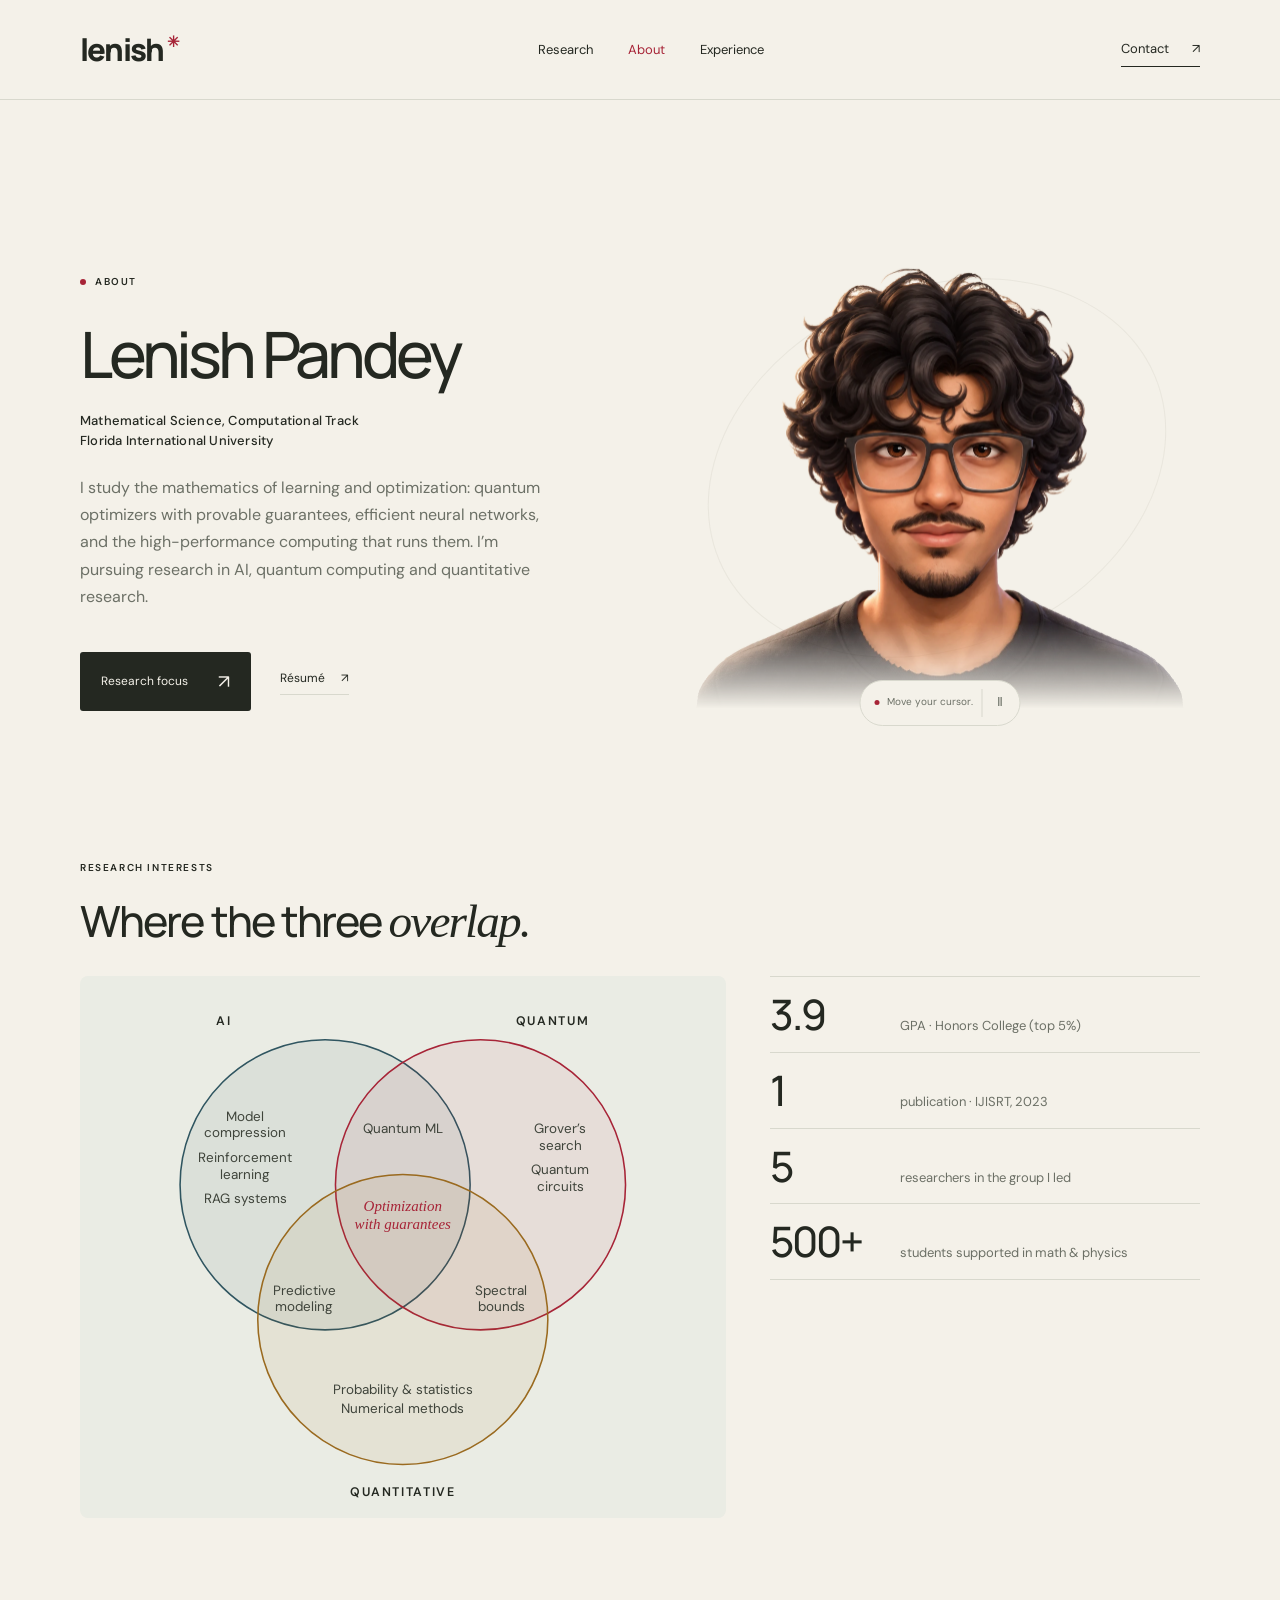
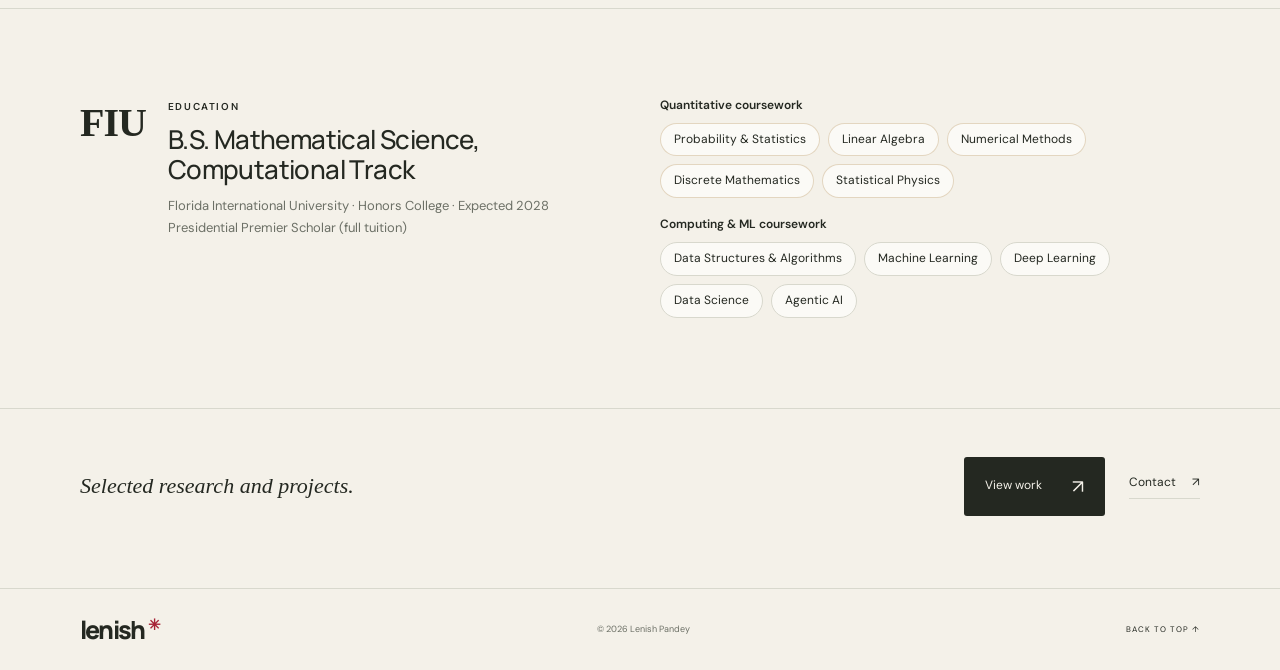
==== about.html @ 901f845b "Save portfolio checkpoint: layered 3D avatar, visual-first research site Home page organized around " ====
<!doctype html>
<html lang="en">
<head>
  <meta charset="utf-8"><meta name="viewport" content="width=device-width, initial-scale=1"><meta name="theme-color" content="#f4f1e9">
  <meta name="description" content="About Lenish Pandey — mathematical science student at Florida International University. Research interests in AI, quantum computing, and quantitative research.">
  <title>About — Lenish Pandey</title>
  <link rel="icon" href="assets/favicon.svg" type="image/svg+xml"><link rel="stylesheet" href="style.css"><script src="site.js" defer></script><script src="avatar.js" type="module"></script>
</head>
<body class="about-page">
  <a class="skip-link" href="#main">Skip to content</a>
  <header class="site-header"><a class="wordmark" href="index.html" aria-label="Lenish Pandey home">lenish<span>✳</span></a><nav aria-label="Main navigation"><a href="index.html#focus">Research</a><a href="about.html" aria-current="page">About</a><a href="index.html#experience">Experience</a></nav><a class="header-contact" href="index.html#contact">Contact <span aria-hidden="true">↗</span></a></header>
  <main id="main">
    <section class="hero about-hero" aria-labelledby="about-title">
      <div class="hero-copy"><p class="eyebrow"><span class="status-dot"></span> ABOUT</p><h1 id="about-title">Lenish Pandey</h1><p class="hero-role">Mathematical Science, Computational Track<br>Florida International University</p><p class="hero-intro">I study the mathematics of learning and optimization: quantum optimizers with provable guarantees, efficient neural networks, and the high-performance computing that runs them. I’m pursuing research in AI, quantum computing and quantitative research.</p><div class="hero-actions"><a class="button primary" href="index.html#focus">Research focus <span aria-hidden="true">↗</span></a><a class="text-link" href="resume.html" target="_blank" rel="noopener">Résumé <span aria-hidden="true">↗</span></a></div></div>
      <div class="avatar-stage" id="avatar-stage"><div class="orbit orbit-one" aria-hidden="true"></div><div class="orbit orbit-two" aria-hidden="true"></div><div class="avatar-portrait"><img id="avatar-fallback" src="assets/avatar/portrait.webp" alt="Portrait of Lenish Pandey as a three-dimensional avatar" width="800" height="800" fetchpriority="high"><canvas id="avatar-canvas" aria-hidden="true"></canvas></div><div class="avatar-controls"><span class="tracking-dot" aria-hidden="true"></span><span id="avatar-status">Move your cursor.</span><button id="motion-toggle" type="button" aria-pressed="false" aria-label="Pause avatar motion">Ⅱ</button></div></div>
    </section>

    <section class="story section" aria-labelledby="interests-title">
      <div class="section-heading"><div><p class="eyebrow">RESEARCH INTERESTS</p><h2 id="interests-title">Where the three <em>overlap.</em></h2></div></div>
      <div class="about-visual">
        <figure class="venn">
          <svg viewBox="0 0 600 500" role="img" aria-labelledby="venn-title"><title id="venn-title">Research interests: AI (model compression, reinforcement learning, RAG systems), quantum (Grover search, quantum circuits), and quantitative (probability and statistics, numerical methods). AI and quantum overlap in quantum machine learning; AI and quantitative in predictive modeling; quantum and quantitative in spectral bounds. All three meet in optimization with guarantees.</title>
            <circle class="v-ai" cx="225" cy="190" r="140"/><circle class="v-quantum" cx="375" cy="190" r="140"/><circle class="v-quant" cx="300" cy="320" r="140"/>
            <text class="v-title" x="120" y="36">AI</text><text class="v-title" x="480" y="36" text-anchor="end">QUANTUM</text><text class="v-title" x="300" y="490" text-anchor="middle">QUANTITATIVE</text>
            <text class="v-item" text-anchor="middle"><tspan x="148" y="128">Model</tspan><tspan x="148" dy="16">compression</tspan><tspan x="148" dy="24">Reinforcement</tspan><tspan x="148" dy="16">learning</tspan><tspan x="148" dy="24">RAG systems</tspan></text>
            <text class="v-item" text-anchor="middle"><tspan x="452" y="140">Grover’s</tspan><tspan x="452" dy="16">search</tspan><tspan x="452" dy="24">Quantum</tspan><tspan x="452" dy="16">circuits</tspan></text>
            <text class="v-item" text-anchor="middle" x="300" y="140">Quantum ML</text>
            <text class="v-item" text-anchor="middle"><tspan x="205" y="296">Predictive</tspan><tspan x="205" dy="16">modeling</tspan></text>
            <text class="v-item" text-anchor="middle"><tspan x="395" y="296">Spectral</tspan><tspan x="395" dy="16">bounds</tspan></text>
            <text class="v-core" text-anchor="middle"><tspan x="300" y="215">Optimization</tspan><tspan x="300" dy="18">with guarantees</tspan></text>
            <text class="v-item" text-anchor="middle"><tspan x="300" y="392">Probability &amp; statistics</tspan><tspan x="300" dy="18">Numerical methods</tspan></text>
          </svg>
        </figure>
        <dl class="stat-grid">
          <div><dt>3.9</dt><dd>GPA · Honors College (top 5%)</dd></div>
          <div><dt>1</dt><dd>publication · IJISRT, 2023</dd></div>
          <div><dt>5</dt><dd>researchers in the group I led</dd></div>
          <div><dt>500+</dt><dd>students supported in math &amp; physics</dd></div>
        </dl>
      </div>
    </section>

    <section class="education section" aria-labelledby="edu-title">
      <div class="edu-card"><span class="edu-monogram">FIU</span><div><p class="eyebrow">EDUCATION</p><h2 id="edu-title">B.S. Mathematical Science, Computational Track</h2><p>Florida International University · Honors College · Expected 2028</p><p>Presidential Premier Scholar (full tuition)</p></div></div>
      <div class="coursework">
        <div><h3>Quantitative coursework</h3><ul><li>Probability &amp; Statistics</li><li>Linear Algebra</li><li>Numerical Methods</li><li>Discrete Mathematics</li><li>Statistical Physics</li></ul></div>
        <div><h3>Computing &amp; ML coursework</h3><ul><li>Data Structures &amp; Algorithms</li><li>Machine Learning</li><li>Deep Learning</li><li>Data Science</li><li>Agentic AI</li></ul></div>
      </div>
    </section>

    <section class="about-next section"><p>Selected research and projects.</p><a class="button" href="index.html#work">View work <span aria-hidden="true">↗</span></a><a class="text-link" href="index.html#contact">Contact <span aria-hidden="true">↗</span></a></section>
  </main>
  <footer class="site-footer"><a class="wordmark" href="index.html">lenish<span>✳</span></a><p>© <span id="year">2026</span> Lenish Pandey</p><a href="#main">BACK TO TOP ↑</a></footer>
</body>
</html>
---- style.css ----
@import url('https://fonts.googleapis.com/css2?family=DM+Sans:wght@400;500;600;700&family=Manrope:wght@400;500;600;700;800&display=swap');
:root {
  --paper:#f4f1e9;
  --ink:#242821;
  --muted:#6c7066;
  --accent:#a72437;
  --line:#d8d8cd;
  --serif:Georgia,'Times New Roman',serif;
  --sans:'DM Sans',Arial,sans-serif;
}

* {
  box-sizing:border-box;
}

html {
  scroll-behavior:smooth;
  scroll-padding-top:90px;
}

body {
  margin:0;
  background:var(--paper);
  color:var(--ink);
  font-family:var(--sans);
  font-size:15px;
  line-height:1.65;
}

a {
  color:inherit;
  text-decoration:none;
}

button {
  font:inherit;
  color:inherit;
  cursor:pointer;
}

button,a {
  -webkit-tap-highlight-color:transparent;
}

button:focus-visible,a:focus-visible,summary:focus-visible {
  outline:3px solid var(--accent);
  outline-offset:5px;
}

button {
  touch-action:manipulation;
  border:0;
}

::selection {
  background:#a72437;
  color:#fff;
}

h1,h2,h3,p {
  margin:0;
}

h1,h2,h3 {
  line-height:1.15;
}

em {
  font-family:var(--serif);
  font-weight:400;
}

section {
  scroll-margin-top:24px;
}

.site-header,.section,.site-footer,.hero {
  max-width:1440px;
  margin:0 auto;
  padding-left:6.25%;
  padding-right:6.25%;
}

.site-header {
  height:100px;
  display:flex;
  align-items:center;
  justify-content:space-between;
  border-bottom:1px solid var(--line);
  gap:24px;
}

.wordmark {
  font-family:'Manrope',var(--sans);
  font-size:31px;
  font-weight:800;
  letter-spacing:-1.8px;
  line-height:1;
}

.wordmark span {
  font-family:var(--sans);
  font-size:15px;
  vertical-align:top;
  display:inline-block;
  margin:1px 0 0 4px;
  letter-spacing:0;
  color:var(--accent);
}

.site-header nav {
  display:flex;
  gap:35px;
  font-size:13px;
}

.site-header nav a:hover,.text-link:hover,.social-links a:hover {
  color:var(--accent);
}

.header-contact {
  font-size:13px;
  border-bottom:1px solid var(--ink);
  padding:6px 0;
}

.header-contact span {
  margin-left:20px;
}

.hero {
  min-height:730px;
  display:grid;
  grid-template-columns:1.15fr 1fr;
  position:relative;
  align-items:center;
  padding-top:55px;
}

.hero-copy {
  position:relative;
  z-index:2;
}

.eyebrow {
  font-size:10px;
  font-weight:600;
  letter-spacing:1.6px;
  display:flex;
  align-items:center;
  gap:9px;
}

.status-dot {
  display:inline-block;
  width:6px;
  height:6px;
  border-radius:50%;
  background:var(--accent);
  flex-shrink:0;
}

h1 {
  font-family:'Manrope',var(--sans);
  font-size:clamp(48px,5.3vw,77px);
  font-weight:500;
  letter-spacing:-4.2px;
  margin:29px 0 27px;
  line-height:1.1;
}

h1 em {
  display:inline-block;
  color:var(--accent);
  letter-spacing:-3.9px;
  font-size:1.08em;
}

.hero-intro {
  font-size:15px;
  color:var(--muted);
  line-height:1.85;
}

.hero-intro strong {
  color:var(--ink);
  font-weight:500;
}

.hero-actions {
  display:flex;
  align-items:center;
  gap:29px;
  margin-top:30px;
}

.button {
  display:inline-flex;
  gap:30px;
  justify-content:space-between;
  align-items:center;
  padding:14px 21px;
  font-size:12px;
  border-radius:3px;
  background:var(--ink);
  color:var(--paper);
  transition:background .2s,transform .2s;
}

.button:hover {
  background:var(--accent);
  transform:translateY(-2px);
}

.button span {
  font-size:19px;
}

.text-link {
  font-size:12px;
  border-bottom:1px solid var(--line);
  padding-bottom:5px;
}

.text-link span {
  margin-left:13px;
}

.location {
  font-size:10px;
  color:var(--muted);
  margin-top:48px;
  letter-spacing:.3px;
}

.location span {
  font-size:17px;
  vertical-align:middle;
  margin-right:7px;
}

.avatar-stage {
  height:500px;
  position:relative;
  min-width:0;
  align-self:center;
}

.avatar-portrait {
  position:absolute;
  inset:15px -12px 30px;
  isolation:isolate;
  overflow:hidden;
  mask-image:linear-gradient(#000 82%,transparent 100%);
}

.avatar-portrait img,.avatar-portrait canvas {
  width:100%;
  height:100%;
  object-fit:contain;
  position:absolute;
  inset:0;
}

.avatar-portrait canvas {
  opacity:0;
}

.avatar-portrait.ready canvas {
  opacity:1;
}

.avatar-portrait.ready img {
  opacity:0;
}

.orbit {
  position:absolute;
  border:1px solid #d4d2c6;
  border-radius:50%;
  width:91%;
  height:72%;
  left:4%;
  top:9%;
  transform:rotate(-23deg);
  pointer-events:none;
}

.orbit-two {
  width:75%;
  height:88%;
  top:1%;
  left:12%;
  transform:rotate(28deg);
}

.orbit-star {
  position:absolute;
  z-index:3;
  font-size:40px;
  color:var(--accent);
  top:32px;
  right:10px;
  line-height:1;
}

.avatar-note {
  position:absolute;
  z-index:3;
  left:-3%;
  top:59%;
  font:italic 19px var(--serif);
  transform:rotate(-10deg);
  color:var(--accent);
  max-width:92px;
  line-height:1.2;
}

.avatar-controls {
  position:absolute;
  bottom:17px;
  left:50%;
  transform:translateX(-50%);
  display:flex;
  gap:8px;
  align-items:center;
  white-space:nowrap;
  font-size:10px;
  color:var(--muted);
  padding:8px 10px 8px 14px;
  border:1px solid var(--line);
  border-radius:30px;
  background:var(--paper);
  z-index:3;
}

.tracking-dot {
  width:5px;
  height:5px;
  border-radius:50%;
  background:var(--accent);
}

#motion-toggle {
  background:transparent;
  border-left:1px solid var(--line);
  padding:0 0 0 9px;
  min-width:26px;
  font-size:12px;
}

.coordinate {
  position:absolute;
  right:2px;
  top:51%;
  writing-mode:vertical-rl;
  font:9px monospace;
  letter-spacing:2px;
  color:var(--muted);
}

.hero-bottom {
  grid-column:1/-1;
  border-top:1px solid var(--line);
  height:72px;
  display:flex;
  align-items:center;
  justify-content:space-between;
  font-size:9px;
  letter-spacing:1.3px;
  color:var(--muted);
  margin-top:52px;
}

.hero-bottom a span {
  margin-left:22px;
  font-size:15px;
}

.section {
  padding-top:90px;
  padding-bottom:90px;
}

.work {
  background:#eaece4;
}

.section-heading {
  display:flex;
  justify-content:space-between;
  align-items:end;
  gap:24px;
  margin-bottom:38px;
}

h2 {
  font-family:'Manrope',var(--sans);
  font-size:43px;
  letter-spacing:-1.9px;
  font-weight:500;
}

h2 em {
  font-size:1.1em;
}

.section-heading h2 {
  margin-top:17px;
}

.section-heading>p {
  font-size:12px;
  line-height:1.7;
  color:var(--muted);
  padding-bottom:4px;
}

.filters {
  display:flex;
  gap:9px;
  margin-bottom:27px;
  flex-wrap:wrap;
}

.filters button {
  border-radius:30px;
  border:1px solid #d2d5cb;
  padding:7px 17px;
  background:transparent;
  font-size:11px;
  transition:background .2s;
}

.filters button.active {
  background:var(--ink);
  border-color:var(--ink);
  color:var(--paper);
}

.filters button:hover:not(.active) {
  background:#dfe1d8;
}

.filters sup {
  margin-left:6px;
  font-size:8px;
}

.project-grid {
  display:grid;
  grid-template-columns:repeat(2,minmax(0,1fr));
  gap:34px 27px;
}

.project-card {
  min-width:0;
}

.project-open {
  text-align:left;
  display:block;
  width:100%;
  background:transparent;
  padding:0;
}

.project-art {
  height:265px;
  border-radius:6px;
  position:relative;
  overflow:hidden;
  transition:transform .35s;
}

.project-open:hover .project-art {
  transform:translateY(-4px);
}

.project-open:hover h3>span {
  transform:translate(3px,-3px);
}

.art-index {
  position:absolute;
  bottom:18px;
  left:21px;
  font:8px monospace;
  letter-spacing:1.3px;
  opacity:.7;
}

.art-label {
  position:absolute;
  top:20px;
  left:21px;
  font:8px monospace;
  letter-spacing:1.1px;
  opacity:.7;
}

.quantum-art {
  background:#5c1726;
  color:#eed9cc;
  display:flex;
  align-items:center;
  justify-content:center;
}

.quantum-art:after {
  content:'';
  position:absolute;
  inset:0;
  background:radial-gradient(ellipse at 50% 40%,#d061582a,transparent 65%);
}

.quantum-core {
  font:italic 75px var(--serif);
  z-index:1;
}

.quantum-orbit {
  position:absolute;
  width:225px;
  height:105px;
  border:1px solid #c88f7880;
  border-radius:50%;
}

.q1 {
  transform:rotate(-30deg);
}

.q2 {
  transform:rotate(30deg);
}

.q3 {
  transform:rotate(90deg);
}

.quantum-orbit:after {
  content:'';
  position:absolute;
  background:#f0c9a5;
  width:8px;
  height:8px;
  border-radius:50%;
  top:12px;
  left:29px;
  box-shadow:0 0 14px #e3b9a1;
}

.hpc-art {
  background:#d4dacc;
  display:flex;
  align-items:center;
  justify-content:center;
}

.terminal {
  background:#262e2b;
  color:#abbeb1;
  width:77%;
  max-width:355px;
  border-radius:7px;
  font:10px monospace;
  transform:rotate(-3deg);
  box-shadow:14px 17px 0 #b5bfaf;
  padding:13px 18px 7px;
}

.terminal-bar {
  display:flex;
  align-items:center;
  gap:4px;
  border-bottom:1px solid #455249;
  padding-bottom:10px;
  margin-bottom:13px;
}

.terminal-bar i {
  height:5px;
  width:5px;
  border-radius:50%;
  background:#aa776a;
}

.terminal-bar i:nth-child(2) {
  background:#bea872;
}

.terminal-bar i:nth-child(3) {
  background:#819779;
}

.terminal-bar span {
  margin-left:auto;
  font-size:8px;
}

.terminal p {
  margin:8px 0;
}

.terminal b {
  color:#c8d5a7;
}

.terminal-grid {
  display:grid;
  grid-template-columns:1fr 1fr;
  gap:9px;
  font-size:9px;
}

.terminal-grid strong {
  font-weight:400;
  color:#b6cda5;
}

.terminal-grid>span:nth-child(-n+2) {
  font-size:8px;
  opacity:.5;
}

.pruning-art {
  background:#e0d8ca;
}

.pruning-art svg {
  position:absolute;
  width:100%;
  height:90%;
  top:8%;
  left:3%;
}

.network-lines {
  fill:none;
  stroke:#937a68;
  stroke-width:1;
}

.network-nodes {
  fill:#a24744;
  stroke:#e9dace;
  stroke-width:5;
}

.pruned-line {
  stroke-dasharray:4;
  opacity:.3;
}

.search-art {
  background:#d0dce0;
  display:flex;
  align-items:center;
  justify-content:center;
}

.search-preview {
  width:75%;
  background:#f6f7f2;
  border-radius:6px;
  padding:20px;
  transform:rotate(3deg);
  box-shadow:12px 14px 0 #b6c9ce;
}

.mini-brand {
  font:700 21px Georgia;
  color:#314b54;
  display:flex;
  align-items:center;
  gap:12px;
}

.mini-brand>span {
  font:7px var(--sans);
  letter-spacing:2px;
}

.mini-search {
  border:1px solid #d4dcd8;
  margin:13px 0;
  padding:8px;
  font-size:8px;
  color:#7e8989;
  display:flex;
  justify-content:space-between;
}

.mini-course {
  display:flex;
  align-items:center;
  gap:8px;
}

.mini-course i {
  height:26px;
  width:25px;
  border-radius:3px;
  background:#dfe6db;
}

.mini-course b,.mini-course span {
  display:block;
  font-size:8px;
}

.mini-course span {
  font-size:7px;
  color:#7e8989;
}

.mini-course em {
  margin-left:auto;
}

.speed-badge {
  position:absolute;
  right:-15px;
  bottom:-18px;
  background:#314b54;
  color:#e9eee3;
  border-radius:5px;
  padding:8px 14px;
  font-size:23px;
  box-shadow:0 3px 8px #0001;
}

.speed-badge span {
  font-size:14px;
  color:#bbc8b8;
}

.speed-badge small {
  font:6px var(--sans);
  letter-spacing:1px;
  display:block;
}

.project-info {
  padding:19px 0 0;
}

.project-type {
  font-size:8px;
  letter-spacing:1.3px;
  color:var(--muted);
  font-weight:600;
}

.project-info h3 {
  font-size:18px;
  font-weight:500;
  margin:8px 0 9px;
  letter-spacing:-.4px;
  display:flex;
  justify-content:space-between;
  gap:12px;
}

.project-info h3>span {
  font-size:22px;
  font-weight:400;
  transition:transform .2s;
}

.project-info p {
  font-size:12px;
  color:var(--muted);
}

.tags {
  display:flex;
  flex-wrap:wrap;
  gap:7px;
  margin-top:15px;
}

.tags span {
  font-size:8px;
  border:1px solid #cdd1c6;
  padding:3px 9px;
  border-radius:3px;
  color:#666b60;
}

.upcoming-card {
  border:1px dashed #b8bcb0;
  display:flex;
  gap:15px;
  align-items:center;
  padding:25px 20px;
  border-radius:5px;
  position:relative;
  margin-top:6px;
  min-height:125px;
}

.upcoming-icon {
  font:36px var(--serif);
  color:#8c937f;
}

.upcoming-card h3 {
  font:italic 25px var(--serif);
  margin:4px 0;
}

.upcoming-card p {
  font-size:11px;
  color:var(--muted);
}

.coming-label {
  font-size:7px;
  letter-spacing:1px;
  position:absolute;
  top:16px;
  right:15px;
  color:#7d8375;
}

.github-line {
  margin-top:38px;
  display:flex;
  align-items:center;
  justify-content:space-between;
  font-size:11px;
  color:var(--muted);
}

.about {
  display:grid;
  grid-template-columns:1fr 1fr;
  gap:70px;
  padding-top:110px;
  padding-bottom:110px;
}

.about h2 {
  margin-top:23px;
  font-size:46px;
  line-height:1.2;
}

.handwritten {
  font:italic 22px var(--serif);
  color:var(--accent);
  margin:33px 0 0 50px;
  transform:rotate(-8deg);
}

.handwritten span {
  display:inline-block;
  margin-left:15px;
  font-size:34px;
}

.education-strip {
  border-top:1px solid var(--line);
  padding-top:24px;
  margin-top:30px;
  display:flex;
  gap:19px;
  align-items:center;
}

.edu-monogram {
  font:700 28px Georgia;
  letter-spacing:-1px;
}

.education-strip strong,.education-strip div span {
  display:block;
}

.education-strip strong {
  font-size:12px;
  font-weight:500;
}

.education-strip div span {
  font-size:10px;
  color:var(--muted);
  margin-top:2px;
}

.experience {
  border-top:1px solid var(--line);
}

.section-aside {
  font-size:9px;
  letter-spacing:1px;
  color:var(--muted);
}

.toolbox {
  background:#eaece4;
  padding-top:55px;
  padding-bottom:55px;
}

.publication {
  display:flex;
  gap:30px;
  align-items:center;
  justify-content:space-between;
  border-bottom:1px solid var(--line);
  padding-top:52px;
  padding-bottom:52px;
}

.publication h2 {
  font-family:var(--serif);
  font-size:23px;
  letter-spacing:-.3px;
  line-height:1.4;
  margin:14px 0 10px;
}

.publication p:not(.eyebrow) {
  font-size:10px;
  color:var(--muted);
}

.contact {
  padding-top:100px;
  padding-bottom:70px;
}

.contact h2 {
  font-size:70px;
  line-height:1.12;
  letter-spacing:-3.5px;
  margin:25px 0 43px;
}

.contact h2 em {
  color:var(--accent);
}

.contact-bottom {
  display:flex;
  align-items:center;
  gap:19px;
  flex-wrap:wrap;
}

.contact-email {
  font-size:17px;
  border-bottom:1px solid var(--ink);
  padding-bottom:5px;
}

.contact-email span {
  margin-left:25px;
}

.copy-button {
  font-size:10px;
  color:var(--muted);
  background:transparent;
}

.social-links {
  display:flex;
  margin-left:auto;
  gap:25px;
  font-size:12px;
}

.site-footer {
  padding-top:28px;
  padding-bottom:28px;
  display:flex;
  align-items:center;
  gap:25px;
  border-top:1px solid var(--line);
  justify-content:space-between;
}

.site-footer .wordmark {
  font-size:25px;
}

.site-footer p {
  font-size:9px;
  color:var(--muted);
}

.site-footer>a:last-child {
  font-size:8px;
  letter-spacing:1px;
}

dialog {
  border:1px solid var(--line);
  background:var(--paper);
  color:var(--ink);
  padding:55px;
  width:min(650px,90vw);
  max-height:85vh;
  border-radius:8px;
  box-shadow:0 30px 100px #0003;
}

dialog::backdrop {
  background:#20251eca;
  backdrop-filter:blur(5px);
}

dialog h2 {
  font-size:36px;
  margin:18px 0 25px;
}

#dialog-body p {
  font-size:14px;
  color:var(--muted);
  margin-bottom:18px;
}

#dialog-body ul {
  padding-left:18px;
  font-size:13px;
  color:var(--muted);
}

#dialog-body li {
  margin-bottom:10px;
}

.dialog-close {
  position:absolute;
  top:14px;
  right:19px;
  font-size:28px;
  background:transparent;
}

.dialog-done {
  margin-top:25px;
}

.skip-link {
  position:fixed;
  top:-100px;
  left:15px;
  z-index:10;
  background:var(--ink);
  color:var(--paper);
  padding:12px 20px;
}

.skip-link:focus {
  top:10px;
}

.sr-only {
  position:absolute;
  width:1px;
  height:1px;
  margin:-1px;
  padding:0;
  overflow:hidden;
  clip:rect(0,0,0,0);
  white-space:nowrap;
  border:0;
}

[hidden] {
  display:none!important;
}

@media(min-width:1500px) {
  .site-header,.section,.site-footer,.hero {
    padding-left:90px;
    padding-right:90px;
  }
  .hero {
    min-height:800px;
  }
}

@media(max-width:1000px) {
  .hero {
    min-height:670px;
    grid-template-columns:1.15fr 1fr;
    padding-top:45px;
  }
  h1 {
    font-size:55px;
    letter-spacing:-3px;
  }
  h1 em {
    letter-spacing:-3px;
  }
  .avatar-stage {
    height:420px;
  }
  .hero-intro {
    font-size:13px;
  }
  .desktop-break {
    display:none;
  }
  .hero-actions {
    gap:19px;
  }
  .avatar-note {
    left:-6%;
    font-size:17px;
  }
  .section {
    padding-top:65px;
    padding-bottom:65px;
  }
  .project-art {
    height:230px;
  }
  .about {
    gap:35px;
  }
  .about h2 {
    font-size:39px;
  }
  .contact h2 {
    font-size:60px;
  }
  .coming-label {
    position:static;
    font-size:6px;
    margin-left:auto;
    max-width:55px;
  }
  .upcoming-card {
    padding:22px 15px;
  }
  .project-info h3 {
    font-size:16px;
  }
  .contact-email {
    font-size:15px;
  }
  .social-links {
    gap:15px;
  }
}

@media(max-width:700px) {
  html {
    scroll-padding-top:20px;
  }
  .site-header {
    height:80px;
    padding-left:6%;
    padding-right:6%;
    gap:12px;
  }
  .site-header nav {
    gap:16px;
    font-size:10px;
  }
  .site-header nav a:nth-child(3) {
    display:none;
  }
  .wordmark {
    font-size:27px;
  }
  .header-contact {
    font-size:10px;
    white-space:nowrap;
  }
  .header-contact span {
    margin-left:7px;
  }
  .hero {
    grid-template-columns:1fr;
    padding-top:48px;
    padding-left:7%;
    padding-right:7%;
  }
  .hero .eyebrow {
    font-size:8px;
    letter-spacing:1.05px;
  }
  h1 {
    font-size:clamp(44px,10vw,66px);
    letter-spacing:-3px;
    margin-top:25px;
  }
  h1 em {
    letter-spacing:-2.8px;
  }
  .hero-intro {
    font-size:14px;
    max-width:410px;
  }
  .hero-actions {
    margin-top:27px;
    gap:25px;
  }
  .location {
    margin-top:24px;
  }
  .avatar-stage {
    width:min(100%,420px);
    height:385px;
    justify-self:center;
    margin-top:20px;
  }
  .avatar-portrait {
    inset:0 -8px 20px;
  }
  .avatar-note {
    left:0;
    top:58%;
    font-size:17px;
  }
  .coordinate {
    right:0;
  }
  .orbit-star {
    right:8px;
    top:18px;
    font-size:33px;
  }
  .avatar-controls {
    bottom:3px;
  }
  .hero-bottom {
    margin-top:30px;
    height:65px;
    font-size:7px;
    letter-spacing:.7px;
    gap:18px;
  }
  .hero-bottom>span {
    max-width:185px;
  }
  .hero-bottom a {
    white-space:nowrap;
  }
  .hero-bottom a span {
    margin-left:8px;
  }
  .section {
    padding:60px 7%;
  }
  .section-heading {
    align-items:start;
    margin-bottom:28px;
  }
  .section-heading>p {
    display:none;
  }
  h2 {
    font-size:35px;
  }
  .section-heading h2 {
    margin-top:15px;
  }
  .eyebrow {
    font-size:8px;
    letter-spacing:1.3px;
  }
  .filters {
    gap:6px;
  }
  .filters button {
    font-size:10px;
    padding:7px 12px;
  }
  .project-grid {
    grid-template-columns:1fr;
    gap:30px;
  }
  .project-art {
    height:250px;
  }
  .project-info h3 {
    font-size:19px;
  }
  .project-info p {
    font-size:12px;
  }
  .upcoming-card {
    margin:0;
    padding:22px;
    min-height:112px;
  }
  .coming-label {
    max-width:80px;
    font-size:7px;
  }
  .about {
    grid-template-columns:1fr;
    gap:40px;
  }
  .about h2 {
    font-size:42px;
  }
  .handwritten {
    margin-top:20px;
    margin-left:40px;
    font-size:20px;
  }
  .section-aside {
    display:none;
  }
  .publication {
    gap:17px;
  }
  .publication h2 {
    font-size:21px;
  }
  .publication h2 br {
    display:none;
  }
  .contact h2 {
    font-size:50px;
    letter-spacing:-2px;
  }
  .contact-email {
    font-size:13px;
  }
  .contact-email span {
    margin-left:7px;
  }
  .contact-bottom {
    gap:16px 12px;
  }
  .social-links {
    width:100%;
    margin-left:0;
    margin-top:12px;
  }
  .site-footer {
    padding:24px 7%;
    flex-wrap:wrap;
    gap:18px;
  }
  .site-footer p {
    order:3;
    width:100%;
    font-size:9px;
  }
  .site-footer>a:last-child {
    margin-left:auto;
  }
  dialog {
    padding:45px 26px 30px;
  }
  dialog h2 {
    font-size:29px;
  }
  .project-type {
    font-size:7px;
  }
}

.hero {
  overflow:clip;
}
.avatar-portrait { mask-image:none; }
.orbit { opacity:.35; }
.orbit-two { display:none; }
.project-links { display:flex; flex-wrap:wrap; gap:18px; margin-top:17px; padding-top:14px; border-top:1px solid #cdd1c6; }
.project-links a { font-size:12px; font-weight:500; border-bottom:1px solid currentColor; padding-bottom:3px; }
.project-links a:hover { color:var(--accent); }
.project-links a span { margin-left:10px; }
.dialog-project-links { margin-top:25px; }
.publication-actions { display:flex; align-items:center; gap:20px; flex-wrap:wrap; justify-content:flex-end; }
.publication-actions .text-link { white-space:nowrap; }
.project-archive { margin-top:48px; padding-top:30px; border-top:1px solid #cdd1c6; }
.archive-grid { display:grid; grid-template-columns:1fr 1fr; gap:30px; margin-top:22px; }
.archive-grid article { display:flex; align-items:start; gap:25px; justify-content:space-between; }
.archive-grid h3 { font-size:17px; font-weight:500; }
.archive-grid p { font-size:12px; color:var(--muted); margin-top:8px; max-width:290px; }
.archive-grid a { font-size:11px; white-space:nowrap; border-bottom:1px solid var(--muted); }
@media(max-width:700px) { .archive-grid{grid-template-columns:1fr;gap:24px}.publication{align-items:start;flex-direction:column}.publication-actions{justify-content:flex-start}.avatar-portrait{inset:0 -8px 35px} }

#motion-toggle {
  min-height:28px;
  min-width:28px;
}

@media(max-width:700px) {
  .hero {
    grid-template-columns:minmax(0,1fr);
  }
  .hero-copy {
    min-width:0;
  }
  h1 {
    font-size:clamp(37px,10.5vw,66px);
  }
  .hero-actions {
    gap:18px;
  }
  .hero-actions .button {
    gap:18px;
    padding:13px 16px;
  }
  .hero-actions .text-link {
    white-space:nowrap;
  }
  .avatar-stage {
    max-width:100%;
  }
}

@media(max-width:360px) {
  .hero-actions .button,.hero-actions .text-link {
    font-size:10px;
  }
  .hero .eyebrow {
    font-size:7px;
    letter-spacing:.8px;
  }
  .hero-bottom {
    font-size:6px;
  }
  .site-header nav {
    gap:10px;
  }
}

@media(prefers-reduced-motion:reduce) {
  html {
    scroll-behavior:auto;
  }
  *,*:before,*:after {
    animation:none!important;
    transition:none!important;
  }
}

/* ---------- Visual-first sections ---------- */
:root {
  --eng:#2f5560;
  --sage:#eaece4;
  --manrope:'Manrope',var(--sans);
}

.hero-intro {
  font-size:17px;
  color:var(--muted);
}

.hero-fields {
  display:flex;
  flex-wrap:wrap;
  gap:8px;
  list-style:none;
  padding:0;
  margin:22px 0 0;
}

.hero-fields li {
  display:flex;
  align-items:center;
  gap:9px;
  font-size:12px;
  font-weight:500;
  border:1px solid var(--line);
  border-radius:30px;
  padding:5px 14px 5px 5px;
  background:#fbfaf6;
}

.hero-fields span {
  display:grid;
  place-items:center;
  width:24px;
  height:24px;
  border-radius:50%;
  background:var(--ink);
  color:var(--paper);
  font:italic 13px var(--serif);
}

/* About: route map + stats */
.about {
  grid-template-columns:minmax(0,.85fr) minmax(0,1.15fr);
  align-items:start;
}

.about .large-copy {
  font-size:21px;
  line-height:1.5;
  letter-spacing:-.4px;
  margin-top:30px;
  max-width:390px;
}

.about-visual {
  display:flex;
  flex-direction:column;
  gap:24px;
  min-width:0;
}

.route {
  margin:0;
  background:var(--sage);
  border-radius:8px;
  padding:14px 16px 4px;
}

.route svg {
  display:block;
  width:100%;
  height:auto;
  overflow:visible;
}

.route-path {
  fill:none;
  stroke:var(--accent);
  stroke-width:1.6;
  stroke-dasharray:5 6;
}

.route-city circle {
  fill:var(--ink);
}

.route-city.now circle {
  fill:var(--accent);
}

.route-city text {
  font:600 15px var(--sans);
  fill:var(--ink);
}

.route-city .route-sub {
  font:500 10px var(--sans);
  letter-spacing:.8px;
  fill:var(--muted);
}

.route-stop circle {
  fill:var(--paper);
  stroke:var(--accent);
  stroke-width:1.6;
}

.route-stop text {
  font:12px var(--sans);
  fill:#4e5249;
}

.route-city .route-pulse {
  transform-box:fill-box;
  transform-origin:center;
  animation:ping 2.4s ease-out infinite;
}

@keyframes ping {
  from { transform:scale(1); opacity:.5; }
  to { transform:scale(3.2); opacity:0; }
}

.route.reveal .route-path {
  clip-path:inset(0 100% 0 0);
  transition:clip-path 1.6s cubic-bezier(.3,.6,.2,1);
}

.route.reveal .route-stop {
  opacity:0;
  transition:opacity .5s;
}

.route.seen .route-path {
  clip-path:inset(0 0 0 0);
}

.route.seen .route-stop {
  opacity:1;
}

.route.seen .route-stop:nth-of-type(2) { transition-delay:.35s; }
.route.seen .route-stop:nth-of-type(3) { transition-delay:.7s; }
.route.seen .route-stop:nth-of-type(4) { transition-delay:1.05s; }
.route.seen .route-stop:nth-of-type(5) { transition-delay:1.4s; }

.stat-grid,.dialog-stats {
  display:grid;
  grid-template-columns:repeat(3,minmax(0,1fr));
  margin:0;
  border-top:1px solid var(--line);
  border-bottom:1px solid var(--line);
}

.stat-grid>div,.dialog-stats>div {
  padding:18px 16px 18px 0;
}

.stat-grid>div+div,.dialog-stats>div+div {
  border-left:1px solid var(--line);
  padding-left:18px;
}

.stat-grid dt {
  font:500 42px var(--manrope);
  letter-spacing:-2px;
  line-height:1;
}

.stat-grid dd,.dialog-stats dd {
  margin:8px 0 0;
  font-size:11px;
  line-height:1.45;
  color:var(--muted);
}

.about .education-strip {
  border-top:0;
  padding-top:0;
  margin-top:0;
}

/* Experience timeline */
.legend {
  display:flex;
  gap:20px;
  font-size:11px;
  color:var(--muted);
  padding-bottom:6px;
}

.legend span::before {
  content:'';
  display:inline-block;
  width:18px;
  height:8px;
  border-radius:4px;
  margin-right:8px;
  vertical-align:middle;
  background:var(--accent);
}

.legend .key-engineering::before {
  background:var(--eng);
}

.timeline {
  border-top:1px solid var(--line);
}

.timeline-axis,.role summary {
  display:grid;
  grid-template-columns:minmax(0,30%) minmax(0,1fr) 128px;
  gap:24px;
  align-items:center;
}

.timeline-axis {
  height:58px;
  border-bottom:1px solid var(--line);
}

.axis-track {
  position:relative;
  height:100%;
}

.tick {
  position:absolute;
  top:0;
  bottom:0;
  border-left:1px dashed #cdd0c4;
  padding:10px 0 0 7px;
  font-size:9px;
  letter-spacing:1px;
  color:var(--muted);
}

.move {
  position:absolute;
  top:29px;
  text-align:center;
  white-space:nowrap;
  font:italic 13px var(--serif);
  color:var(--accent);
}

.role {
  border-bottom:1px solid var(--line);
}

.role summary {
  list-style:none;
  cursor:pointer;
  padding:15px 0;
  transition:background .2s;
}

.role summary::-webkit-details-marker {
  display:none;
}

.role summary:hover {
  background:#efeee6;
}

.role-name {
  font-size:15px;
  font-weight:500;
  line-height:1.35;
}

.role-name small {
  display:block;
  margin-top:3px;
  font-size:11px;
  font-weight:400;
  color:var(--muted);
}

.role-track {
  position:relative;
  align-self:stretch;
  min-height:30px;
}

.role-track::before {
  content:'';
  position:absolute;
  left:0;
  right:0;
  top:50%;
  border-top:1px solid #e1e1d7;
}

.role-bar {
  position:absolute;
  top:50%;
  height:12px;
  margin-top:-6px;
  border-radius:6px;
  background:var(--accent);
  color:var(--accent);
  transform-origin:left;
}

.role[data-track="engineering"] .role-bar {
  background:var(--eng);
  color:var(--eng);
}

.role.live .role-bar::after {
  content:'';
  position:absolute;
  right:0;
  top:0;
  width:12px;
  height:12px;
  border-radius:50%;
  background:inherit;
  animation:ping 1.9s ease-out infinite;
}

.role[open] .role-bar {
  box-shadow:0 0 0 3px var(--paper),0 0 0 4px currentColor;
}

.role-dates {
  font-size:10px;
  letter-spacing:.5px;
  color:var(--muted);
  text-align:right;
  white-space:nowrap;
}

.role-detail {
  display:flex;
  flex-wrap:wrap;
  align-items:center;
  gap:10px 18px;
  padding:0 0 20px calc(30% + 24px);
}

.role-detail p {
  font-size:13px;
  color:var(--muted);
  max-width:520px;
}

.role-detail .tags {
  margin:0;
}

.timeline.reveal .role-bar {
  transform:scaleX(0);
  transition:transform .9s cubic-bezier(.2,.7,.2,1);
}

.timeline.seen .role-bar {
  transform:scaleX(1);
}

.timeline.seen .role:nth-of-type(2) .role-bar { transition-delay:.08s; }
.timeline.seen .role:nth-of-type(3) .role-bar { transition-delay:.16s; }
.timeline.seen .role:nth-of-type(4) .role-bar { transition-delay:.24s; }
.timeline.seen .role:nth-of-type(5) .role-bar { transition-delay:.32s; }
.timeline.seen .role:nth-of-type(6) .role-bar { transition-delay:.4s; }
.timeline.seen .role:nth-of-type(7) .role-bar { transition-delay:.48s; }

/* Toolbox stack */
.toolbox-head h2 {
  font-size:40px;
  margin-top:16px;
}

.stack {
  position:relative;
  display:grid;
  gap:10px;
  margin-top:30px;
  padding-right:64px;
}

.stack-layer {
  display:grid;
  grid-template-columns:220px minmax(0,1fr);
  align-items:center;
  gap:20px;
  padding:18px 22px;
  border-radius:8px;
}

.stack-layer:nth-child(1) {
  background:#f8f6f0;
  border:1px solid var(--line);
}

.stack-layer:nth-child(2) {
  background:#d8dcd1;
}

.stack-layer:nth-child(3) {
  background:#262e2b;
  color:#dfe6dc;
}

.stack-layer h3 {
  font-size:13px;
  font-weight:600;
}

.stack-layer ul {
  display:flex;
  flex-wrap:wrap;
  gap:8px;
  list-style:none;
  margin:0;
  padding:0;
}

.stack-layer li {
  font-size:12px;
  font-weight:500;
  padding:6px 13px;
  border-radius:30px;
  background:#ffffffb3;
  border:1px solid #0000000d;
}

.stack-layer:nth-child(3) li {
  font:12px ui-monospace,SFMono-Regular,Consolas,monospace;
  background:#ffffff12;
  border-color:#ffffff1f;
  color:#c8d5a7;
}

.stack-axis {
  position:absolute;
  top:6px;
  bottom:6px;
  right:0;
  width:44px;
  display:flex;
  flex-direction:column;
  justify-content:space-between;
  align-items:center;
  font:italic 13px var(--serif);
  color:var(--accent);
}

.stack-axis::before {
  content:'';
  position:absolute;
  top:26px;
  bottom:26px;
  border-left:1px solid var(--accent);
}

.stack-axis::after {
  content:'';
  position:absolute;
  bottom:22px;
  width:7px;
  height:7px;
  border-right:1px solid var(--accent);
  border-bottom:1px solid var(--accent);
  transform:rotate(45deg);
}

.stack.reveal .stack-layer {
  opacity:0;
  transform:translateY(14px);
  transition:opacity .6s,transform .6s cubic-bezier(.2,.7,.2,1);
}

.stack.seen .stack-layer {
  opacity:1;
  transform:none;
}

.stack.seen .stack-layer:nth-child(2) { transition-delay:.12s; }
.stack.seen .stack-layer:nth-child(3) { transition-delay:.24s; }

/* Publication strip */
.publication {
  gap:34px;
}

.publication-copy {
  flex:1;
  min-width:0;
}

.grover-mini {
  width:150px;
  flex-shrink:0;
  overflow:visible;
}

.grover-mini rect {
  fill:#c6c8bb;
  transform-box:fill-box;
  transform-origin:bottom;
}

.grover-mini rect.marked {
  fill:var(--accent);
}

.grover-mini.reveal rect {
  transform:scaleY(.06);
  transition:transform .8s cubic-bezier(.2,.7,.2,1);
}

.grover-mini.seen rect {
  transform:none;
}

.grover-mini.seen rect.marked {
  transition-delay:.35s;
}

.publication-actions .button span {
  font-size:12px;
}

/* Dialog: figure first */
dialog {
  width:min(780px,92vw);
  padding:46px 48px 38px;
}

dialog h2 {
  font-size:34px;
  margin:14px 0 10px;
}

.dialog-summary {
  font-size:16px;
  line-height:1.55;
  max-width:580px;
}

.dialog-viz {
  margin:24px 0 0;
  padding:18px 18px 12px;
  border-radius:8px;
  background:var(--sage);
}

.dialog-viz:empty {
  display:none;
}

.dialog-viz svg {
  display:block;
  width:100%;
  height:auto;
}

.dialog-viz figcaption {
  margin-top:10px;
  font-size:11px;
  color:var(--muted);
}

.dialog-stats {
  margin-top:22px;
}

.dialog-stats dt {
  font:500 25px var(--manrope);
  letter-spacing:-1px;
  line-height:1.15;
}

#dialog-body .dialog-note {
  margin:18px 0 0;
  font-size:12px;
  line-height:1.6;
}

.viz-controls {
  display:flex;
  flex-wrap:wrap;
  align-items:center;
  gap:12px 16px;
  margin-top:12px;
  font-size:12px;
}

.viz-controls label {
  font-weight:600;
}

.viz-controls input[type="range"] {
  width:min(260px,100%);
  accent-color:var(--accent);
}

.viz-controls output {
  color:var(--muted);
  font-variant-numeric:tabular-nums;
}

.button.small {
  padding:10px 16px;
  gap:12px;
}

.button:disabled {
  opacity:.45;
  cursor:default;
  transform:none;
}

.text-button {
  background:none;
  padding:2px 0;
  font-size:12px;
  border-bottom:1px solid var(--line);
}

/* quantum */
.viz-quantum {
  background:#5c1726;
}

.viz-quantum figcaption {
  color:#eed9cc9c;
}

.q-band {
  fill:#e6a58e30;
}

.q-ground {
  stroke:#eed9cc80;
  stroke-dasharray:4 5;
}

.q-divider {
  stroke:#eed9cc38;
  stroke-dasharray:2 4;
}

.q-line {
  fill:none;
  stroke:#f0c9a5;
  stroke-width:2;
  stroke-dasharray:1;
  stroke-dashoffset:1;
  animation:draw 1.7s .2s cubic-bezier(.4,.2,.2,1) forwards;
}

.q-dot {
  fill:#f0c9a5;
  opacity:0;
  transform-box:fill-box;
  transform-origin:center;
  animation:pop .35s forwards;
  animation-delay:calc(.2s + var(--i) * 80ms);
}

.q-phase {
  font:600 9px var(--sans);
  letter-spacing:1.4px;
  fill:#eed9ccb3;
}

.q-note {
  font:11px var(--sans);
  fill:#eed9ccb3;
}

.q-band-label {
  font:italic 14px var(--serif);
  fill:#f0c9a5;
}

@keyframes draw {
  to { stroke-dashoffset:0; }
}

@keyframes pop {
  from { opacity:0; transform:scale(.2); }
  to { opacity:1; transform:none; }
}

/* hpc */
.viz-hpc {
  background:#d4dacc;
}

.h-wire {
  fill:none;
  stroke:#7f8b7c;
  stroke-width:1.4;
  stroke-dasharray:3 4;
}

.h-person {
  fill:var(--ink);
}

.h-box,.h-doc {
  fill:#f6f7f2;
  stroke:#b5bfaf;
}

.h-title {
  font:600 13px var(--sans);
  fill:var(--ink);
}

.h-person+.h-title {
  fill:var(--paper);
}

.h-sub {
  font:11px var(--sans);
  fill:#586055;
}

.h-caps {
  font:600 8.5px var(--sans);
  letter-spacing:1.2px;
  fill:#586055;
}

.h-node {
  fill:#262e2b;
  transition:fill .35s;
}

.h-node.on {
  fill:#9fc38a;
}

.h-mpi {
  stroke:#eef6e4;
  stroke-width:2;
  stroke-linecap:round;
}

.h-packet {
  fill:var(--accent);
}

/* pruning */
.viz-pruning {
  background:#e0d8ca;
}

.p-edge {
  stroke:#8f7564;
  stroke-width:1.1;
  opacity:.75;
  transition:opacity .25s;
}

.p-edge.cut {
  opacity:.1;
  stroke-dasharray:3 4;
}

.p-node {
  fill:#a24744;
  stroke:#f3ebe0;
  stroke-width:4;
  transition:fill .3s;
}

.p-node.idle {
  fill:#c9baa9;
}

/* panthersoft */
.viz-bars {
  display:grid;
  gap:18px;
  background:#d0dce0;
}

.bar-group h4 {
  margin:0 0 4px;
  font-size:10px;
  font-weight:600;
  letter-spacing:1.3px;
  text-transform:uppercase;
  color:#314b54;
}

.bar-row {
  display:grid;
  grid-template-columns:170px minmax(0,1fr) 84px;
  align-items:center;
  gap:12px;
  margin-top:8px;
  font-size:12px;
}

.bar-track {
  height:18px;
  border-radius:4px;
  background:#ffffff80;
  overflow:hidden;
}

.bar-track i {
  display:block;
  width:0;
  height:100%;
  border-radius:4px;
  background:#8fa6ad;
  transition:width 1.1s cubic-bezier(.2,.7,.2,1);
}

.bar-row.after .bar-track i {
  background:#314b54;
  transition-delay:.4s;
}

.viz-bars.grown .bar-track i {
  width:var(--w);
}

.bar-row b {
  font:600 14px var(--manrope);
  color:#314b54;
}

/* grover */
.viz-grover {
  background:#f8f6f0;
  border:1px solid var(--line);
}

.g-graph line {
  stroke:#9a9c90;
  stroke-width:2;
}

.g-graph .c1 { fill:var(--accent); }
.g-graph .c2 { fill:var(--eng); }
.g-graph .c3 { fill:#c49a4f; }

.g-axis {
  stroke:#9a9c90;
}

.g-mean {
  stroke:var(--accent);
  stroke-dasharray:4 4;
  opacity:0;
  transition:opacity .2s;
}

.g-mean.show {
  opacity:1;
}

.g-bar {
  fill:#b9bbae;
  transition:y .35s,height .35s;
}

.g-bar.marked {
  fill:var(--accent);
}

.g-note {
  font:11px var(--sans);
  fill:var(--muted);
}

@media(max-width:1000px) {
  .timeline-axis,.role summary { grid-template-columns:minmax(0,34%) minmax(0,1fr) 110px; gap:16px; }
  .role-detail { padding-left:calc(34% + 16px); }
  .stack-layer { grid-template-columns:170px minmax(0,1fr); }
}

@media(max-width:700px) {
  .about { grid-template-columns:minmax(0,1fr); }
  .route-stop text { font-size:17px; }
  .route-city text { font-size:21px; }
  .route-city .route-sub { font-size:15px; }
  .hero-intro { font-size:15px; }
  .about .large-copy { font-size:19px; }
  .stat-grid dt { font-size:32px; }
  .stat-grid>div+div,.dialog-stats>div+div { padding-left:12px; }
  .legend { display:none; }
  .timeline-axis { grid-template-columns:minmax(0,1fr); }
  .timeline-axis>span:not(.axis-track) { display:none; }
  .move { font-size:11px; }
  .role summary { grid-template-columns:minmax(0,1fr) auto; gap:8px 12px; }
  .role-name { grid-column:1; }
  .role-dates { grid-column:2; grid-row:1; align-self:start; font-size:9px; }
  .role-track { grid-column:1/-1; min-height:18px; }
  .role-detail { padding-left:0; }
  .toolbox-head h2 { font-size:33px; }
  .stack { padding-right:0; }
  .stack-axis { display:none; }
  .stack-layer { grid-template-columns:minmax(0,1fr); gap:12px; padding:16px; }
  .grover-mini { width:120px; }
  dialog { padding:44px 22px 28px; }
  dialog h2 { font-size:27px; }
  .dialog-summary { font-size:15px; }
  .dialog-viz { padding:12px 10px 10px; margin-left:-6px; margin-right:-6px; }
  .dialog-stats dt { font-size:19px; }
  .bar-row { grid-template-columns:minmax(0,1fr) auto; gap:6px 10px; }
  .bar-row .bar-track { grid-column:1/-1; grid-row:2; }
}

@media(prefers-reduced-motion:reduce) {
  .q-line { stroke-dashoffset:0; }
  .q-dot { opacity:1; }
}

/* Soft edge where the bust leaves the frame */
.avatar-portrait canvas,.avatar-portrait img {
  -webkit-mask-image:linear-gradient(#000 80%,transparent 99%);
  mask-image:linear-gradient(#000 80%,transparent 99%);
}

/* Home hero: a fanned deck of featured work */
.hero-deck {
  position:relative;
  height:500px;
  min-width:0;
}

.hero-deck::after {
  content:'pick a card';
  position:absolute;
  left:6%;
  bottom:18px;
  font:italic 19px var(--serif);
  color:var(--accent);
  transform:rotate(-6deg);
}

.deck-card {
  position:absolute;
  width:min(250px,45%);
  padding:0;
  overflow:hidden;
  text-align:left;
  border-radius:10px;
  background:#fbfaf6;
  box-shadow:0 18px 40px #2428211c,0 2px 6px #24282112;
  transition:transform .45s cubic-bezier(.2,.7,.2,1),box-shadow .3s;
}

.deck-card:nth-of-type(1) {
  left:2%;
  top:100px;
  transform:rotate(-8deg);
}

.deck-card:nth-of-type(2) {
  left:30%;
  top:36px;
  z-index:2;
  transform:rotate(-1.5deg);
}

.deck-card:nth-of-type(3) {
  left:57%;
  top:112px;
  transform:rotate(7deg);
}

.deck-card:hover,.deck-card:focus-visible {
  z-index:5;
  transform:translateY(-14px) rotate(0);
  box-shadow:0 28px 60px #24282128,0 3px 8px #24282114;
}

.deck-art {
  position:relative;
  display:flex;
  align-items:center;
  justify-content:center;
  height:220px;
  overflow:hidden;
}

.deck-art .quantum-orbit {
  width:180px;
  height:84px;
}

.deck-art .quantum-core {
  font-size:62px;
}

.deck-nodes {
  display:grid;
  grid-template-columns:repeat(4,28px);
  gap:9px;
  padding:18px;
  border-radius:8px;
  background:#262e2b;
  transform:rotate(-3deg);
  box-shadow:10px 12px 0 #b5bfaf;
}

.deck-nodes i {
  height:28px;
  border-radius:4px;
  background:#3a4541;
}

.deck-nodes i.on {
  background:#9fc38a;
}

.deck-nodes i:nth-child(4n+2) {
  animation:node 3.2s infinite;
}

.deck-nodes i:nth-child(5n+4) {
  animation:node 2.6s .8s infinite;
}

@keyframes node {
  0%,40% { background:#3a4541; }
  50%,90% { background:#9fc38a; }
}

.deck-label {
  display:block;
  padding:14px 16px 17px;
  font-size:14px;
  font-weight:500;
  line-height:1.3;
}

.deck-label small {
  display:block;
  margin-bottom:5px;
  font-size:8px;
  font-weight:600;
  letter-spacing:1.3px;
  text-transform:uppercase;
  color:var(--muted);
}

/* About page */
.site-header nav a[aria-current="page"] {
  color:var(--accent);
}

.about-hero h1 {
  font-size:clamp(42px,4.7vw,68px);
}

.about-hero .hero-intro {
  max-width:420px;
  font-size:19px;
  line-height:1.6;
  color:var(--ink);
}

.about-hero .handwritten {
  margin:26px 0 0 34px;
}

.about-hero .hero-actions {
  margin-top:42px;
}

.story {
  padding-top:30px;
}

.story .about-visual {
  display:grid;
  grid-template-columns:minmax(0,1.2fr) minmax(0,.8fr);
  gap:26px 44px;
  align-items:start;
}

.story .route {
  grid-row:1/span 2;
}

.story .stat-grid {
  grid-template-columns:minmax(0,1fr);
  border-bottom:0;
}

.story .stat-grid>div {
  display:flex;
  align-items:baseline;
  gap:18px;
  padding:16px 0;
  border-bottom:1px solid var(--line);
}

.story .stat-grid>div+div {
  border-left:0;
  padding-left:0;
}

.story .stat-grid dt {
  min-width:112px;
}

.story .stat-grid dd {
  margin:0;
  font-size:13px;
}

.story .education-strip {
  margin-top:0;
  padding-top:0;
  border-top:0;
}

.about-next {
  display:flex;
  flex-wrap:wrap;
  align-items:center;
  gap:24px;
  padding-top:48px;
  padding-bottom:72px;
  border-top:1px solid var(--line);
}

.about-next p {
  margin-right:auto;
  font:italic 22px var(--serif);
}

@media(max-width:1000px) {
  .hero-deck { height:420px; }
  .deck-card { width:min(210px,45%); }
  .deck-art { height:180px; }
}

@media(max-width:700px) {
  .hero-deck { height:350px; margin-top:24px; }
  .hero-deck::after { display:none; }
  .deck-card { width:46%; }
  .deck-card:nth-of-type(1) { left:0; top:44px; }
  .deck-card:nth-of-type(2) { left:27%; top:0; }
  .deck-card:nth-of-type(3) { left:54%; top:52px; }
  .deck-art { height:150px; }
  .deck-art .quantum-orbit { width:130px; height:60px; }
  .deck-art .quantum-core { font-size:44px; }
  .deck-nodes { grid-template-columns:repeat(4,18px); gap:6px; padding:12px; }
  .deck-nodes i { height:18px; }
  .deck-label { padding:10px 11px 12px; font-size:12px; }
  .story .about-visual { grid-template-columns:minmax(0,1fr); }
  .story .route { grid-row:auto; }
  .about-hero .hero-intro { font-size:17px; }
}

/* ---------- Research tracks (AI · Quantum · Quantitative) ---------- */
:root {
  --ai:#2f5560;
  --quantum:#a72437;
  --quant:#9a6a1f;
}

.hero-fields li {
  padding:0;
}

.hero-fields a {
  display:flex;
  align-items:center;
  gap:9px;
  padding:5px 14px 5px 5px;
  border-radius:30px;
  transition:background .2s;
}

.hero-fields a:hover {
  background:#efeee6;
}

.hero-fields li:nth-child(1) span { background:var(--ai); }
.hero-fields li:nth-child(2) span { background:var(--quantum); }
.hero-fields li:nth-child(3) span { background:var(--quant); }

.focus {
  border-bottom:1px solid var(--line);
}

.pillars {
  display:grid;
  grid-template-columns:repeat(3,minmax(0,1fr));
  gap:16px;
}

.pillar {
  display:flex;
  flex-direction:column;
  min-width:0;
  padding:24px 22px 12px;
  border:1px solid var(--line);
  border-top:4px solid var(--track);
  border-radius:8px 8px 0 0;
  background:#fbfaf6;
  scroll-margin-top:100px;
}

.pillar-ai { --track:var(--ai); }
.pillar-quantum { --track:var(--quantum); }
.pillar-quant { --track:var(--quant); }

.pillar-head {
  display:flex;
  gap:14px;
  align-items:flex-start;
}

.pillar-glyph {
  flex-shrink:0;
  display:grid;
  place-items:center;
  width:38px;
  height:38px;
  border-radius:50%;
  background:var(--track);
  color:#fff;
  font:italic 19px var(--serif);
}

.pillar h3 {
  font:500 20px var(--manrope);
  letter-spacing:-.4px;
}

.pillar-head p {
  margin-top:4px;
  font-size:12px;
  color:var(--muted);
}

.pillar-figure {
  width:100%;
  height:auto;
  margin:18px 0 6px;
  overflow:visible;
}

.pf-lines { fill:none; stroke:#9aa5a8; stroke-width:1.2; }
.pf-cut { stroke-dasharray:3 3; opacity:.45; }
.pf-nodes circle { fill:var(--ai); }
.pf-wave { fill:none; stroke:var(--quantum); stroke-width:1.6; }
.pf-wave.faint { opacity:.3; }
.pf-bars rect { fill:#cfc9bd; }
.pf-bars rect.hit { fill:var(--quantum); }
.pf-density { fill:none; stroke:var(--quant); stroke-width:1.8; }
.pf-area { fill:var(--quant); opacity:.18; }
.pf-axis { stroke:#cfc9bd; }
.pf-mean { stroke:var(--quant); stroke-dasharray:3 3; opacity:.6; }

.evidence {
  list-style:none;
  margin:0;
  padding:0;
}

.evidence li {
  border-top:1px solid var(--line);
}

.evidence button,.evidence a,.evidence li>div {
  position:relative;
  display:block;
  width:100%;
  padding:13px 26px 13px 0;
  background:none;
  text-align:left;
}

.evidence b {
  display:block;
  font-size:13px;
  font-weight:600;
}

.evidence span {
  display:block;
  margin-top:3px;
  font-size:11.5px;
  line-height:1.45;
  color:var(--muted);
}

.evidence i {
  position:absolute;
  right:2px;
  top:13px;
  font-style:normal;
  color:var(--track);
  transition:transform .2s;
}

.evidence button:hover b,.evidence a:hover b {
  color:var(--track);
}

.evidence button:hover i,.evidence a:hover i {
  transform:translate(2px,-2px);
}

.foundation {
  display:flex;
  flex-wrap:wrap;
  align-items:center;
  gap:12px 22px;
  padding:20px 24px;
  border-radius:0 0 8px 8px;
  background:#262e2b;
  color:#dfe6dc;
}

.foundation-label {
  font:italic 16px var(--serif);
  color:#c8d5a7;
}

.foundation ul {
  display:flex;
  flex-wrap:wrap;
  gap:8px;
  margin:0;
  padding:0;
  list-style:none;
}

.foundation li {
  padding:5px 12px;
  border:1px solid #ffffff21;
  border-radius:30px;
  font-size:12px;
}

.foundation-meta {
  margin-left:auto;
  font-size:10px;
  letter-spacing:1px;
  text-transform:uppercase;
  color:#aab5a8;
}

/* Track badges on project cards */
.tracks {
  display:flex;
  gap:6px;
  margin-top:14px;
}

.tracks span {
  padding:3px 10px 3px 8px;
  border-radius:20px;
  font-size:10px;
  font-weight:600;
  letter-spacing:.3px;
  color:#fff;
}

.tracks span::before {
  content:'';
  display:inline-block;
  width:5px;
  height:5px;
  margin-right:6px;
  border-radius:50%;
  background:#fff;
  vertical-align:middle;
  opacity:.8;
}

.t-ai { background:var(--ai); }
.t-quantum { background:var(--quantum); }
.t-quant { background:var(--quant); }
.t-sys { background:#6c7066; }

.archive-grid {
  grid-template-columns:repeat(3,minmax(0,1fr));
}

/* Four-layer toolkit */
.stack-layer:nth-child(1) { background:#fbfaf6; border:1px solid var(--line); color:var(--ink); }
.stack-layer:nth-child(2) { background:#e6e8df; border:0; color:var(--ink); }
.stack-layer:nth-child(3) { background:#d3d8cb; border:0; color:var(--ink); }
.stack-layer:nth-child(3) li { font:500 12px var(--sans); background:#ffffffb3; border-color:#0000000d; color:var(--ink); }
.stack-layer:nth-child(4) { background:#262e2b; color:#dfe6dc; }
.stack-layer:nth-child(4) li { font:12px ui-monospace,SFMono-Regular,Consolas,monospace; background:#ffffff12; border-color:#ffffff1f; color:#c8d5a7; }
.stack.seen .stack-layer:nth-child(4) { transition-delay:.36s; }

/* About page */
.hero-deck::after {
  content:none;
}

.about-hero h1 {
  font-size:clamp(46px,5vw,72px);
}

.hero-role {
  margin:-6px 0 22px;
  font-size:13px;
  font-weight:500;
  letter-spacing:.2px;
  line-height:1.6;
}

.about-hero .hero-intro {
  max-width:470px;
  font-size:16px;
  line-height:1.7;
  color:var(--muted);
}

.story .section-heading {
  margin-bottom:28px;
}

.venn {
  margin:0;
  padding:12px;
  border-radius:8px;
  background:var(--sage);
}

.story .venn {
  grid-row:1/span 2;
}

.venn svg {
  display:block;
  width:100%;
  height:auto;
}

.venn circle {
  stroke-width:1.5;
}

.v-ai { fill:#2f556014; stroke:var(--ai); }
.v-quantum { fill:#a7243712; stroke:var(--quantum); }
.v-quant { fill:#9a6a1f14; stroke:var(--quant); }

.v-title {
  font:600 12px var(--sans);
  letter-spacing:1.6px;
  fill:var(--ink);
}

.v-item {
  font:13px var(--sans);
  fill:#3f443b;
}

.v-core {
  font:italic 14.5px var(--serif);
  fill:var(--accent);
}

.education {
  display:grid;
  grid-template-columns:minmax(0,1fr) minmax(0,1fr);
  gap:40px;
  border-top:1px solid var(--line);
}

.edu-card {
  display:flex;
  gap:22px;
  align-items:flex-start;
}

.edu-card .edu-monogram {
  font-size:40px;
}

.edu-card h2 {
  margin:10px 0 10px;
  font-size:26px;
  letter-spacing:-.6px;
}

.edu-card p:not(.eyebrow) {
  font-size:13px;
  color:var(--muted);
}

.coursework {
  display:grid;
  gap:20px;
}

.coursework h3 {
  margin-bottom:10px;
  font-size:12px;
  font-weight:600;
}

.coursework ul {
  display:flex;
  flex-wrap:wrap;
  gap:8px;
  margin:0;
  padding:0;
  list-style:none;
}

.coursework li {
  padding:6px 13px;
  border:1px solid var(--line);
  border-radius:30px;
  background:#fbfaf6;
  font-size:12px;
}

.coursework div:first-child li {
  border-color:#9a6a1f40;
}

@media(max-width:1000px) {
  .pillars { grid-template-columns:minmax(0,1fr); }
  .pillar { border-radius:8px; }
  .foundation { border-radius:8px; margin-top:16px; }
  .archive-grid { grid-template-columns:minmax(0,1fr); }
}

@media(max-width:700px) {
  .foundation-meta { margin-left:0; }
  .education { grid-template-columns:minmax(0,1fr); gap:28px; }
  .edu-card h2 { font-size:22px; }
}
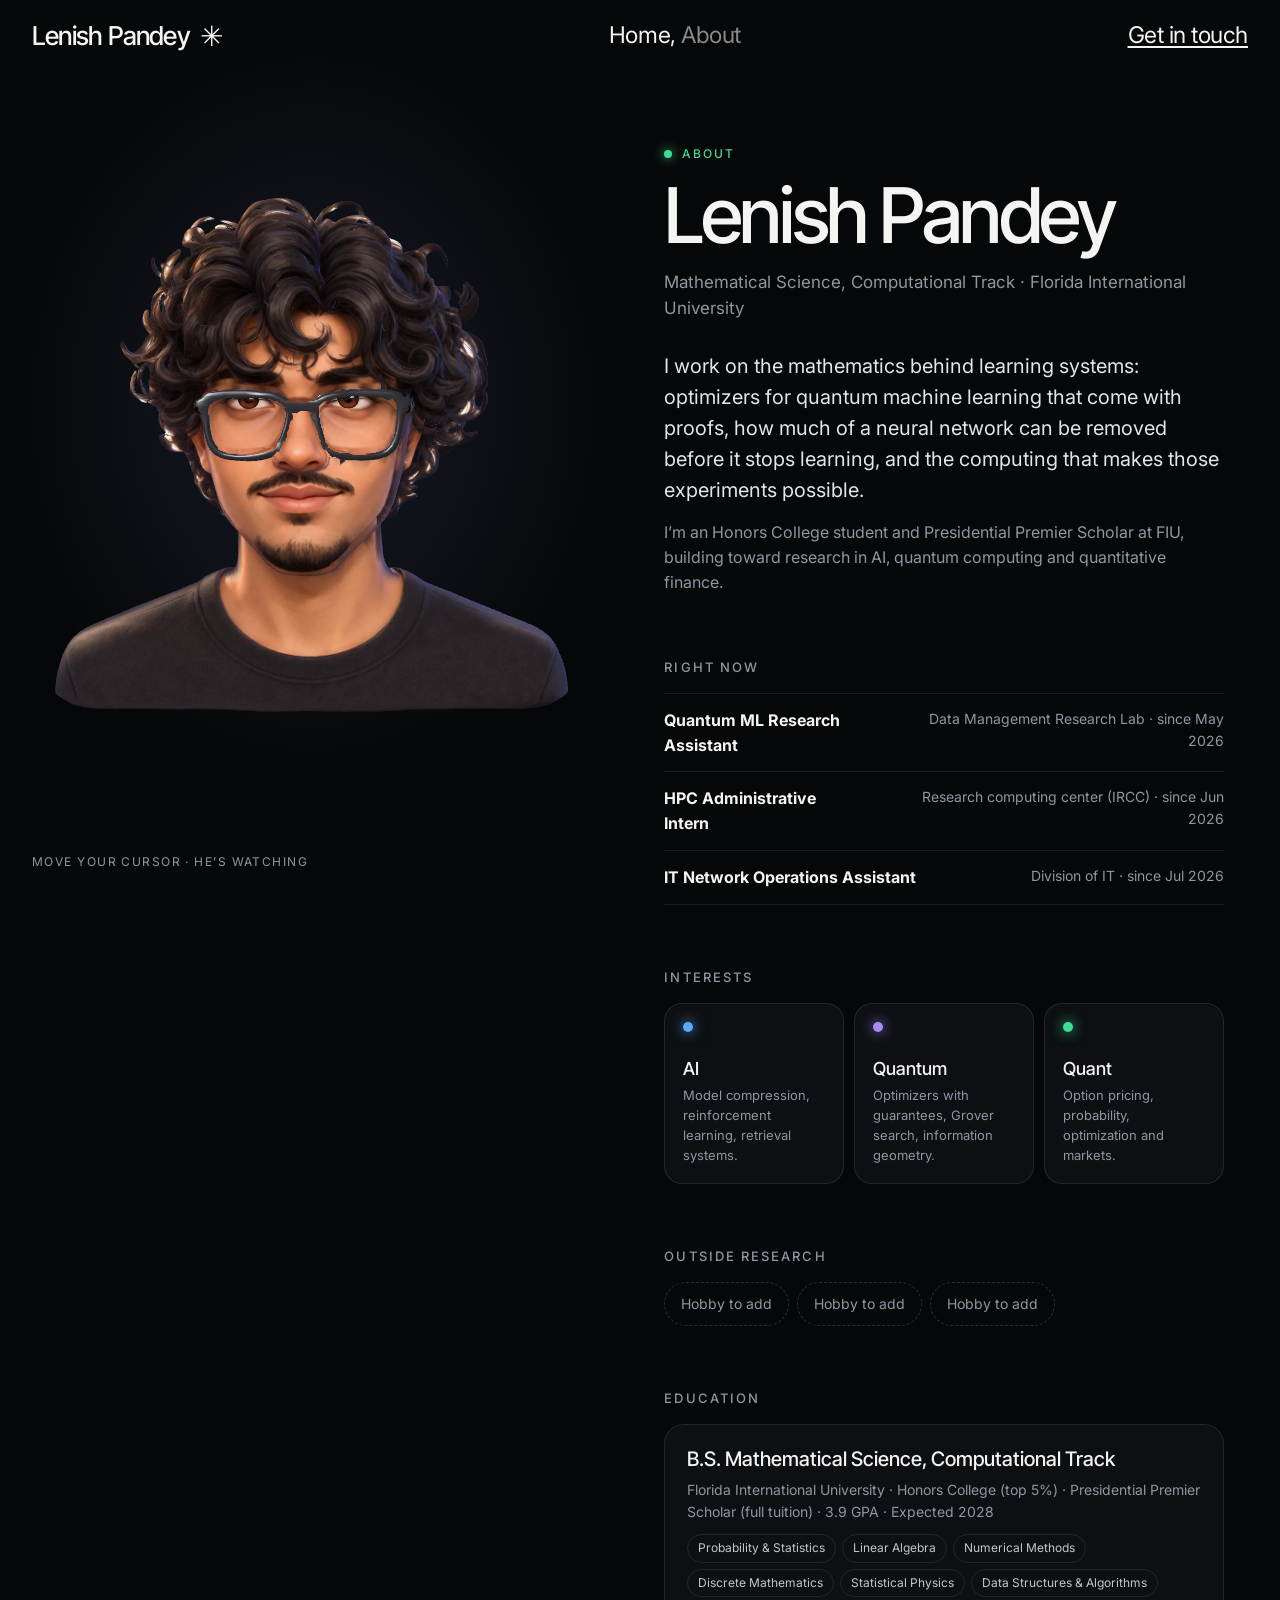
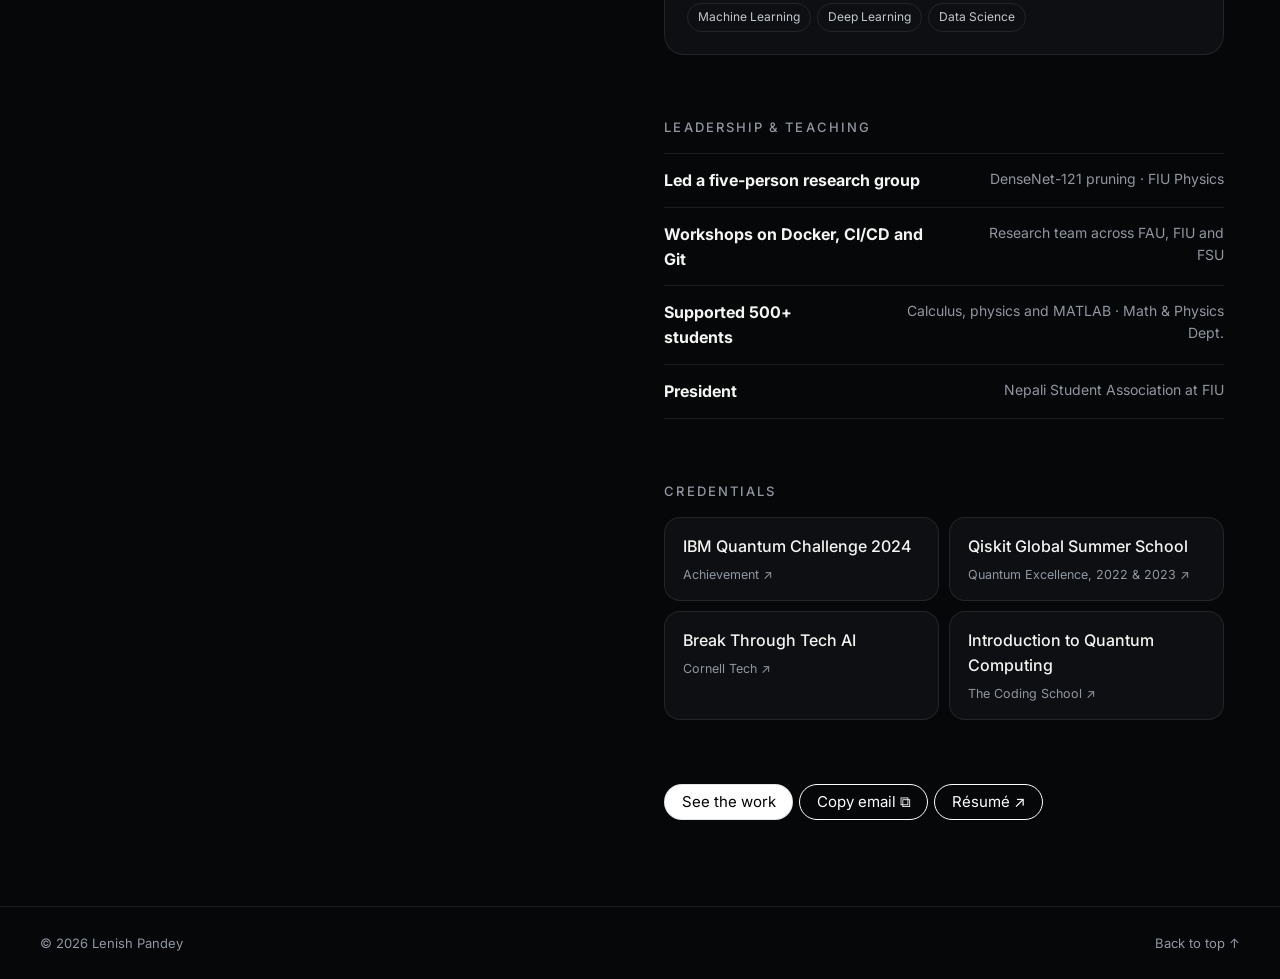
==== commit 7642bdc4: "Redesign as dark, field-based site with a real 3D figure - Home: full-screen hero with a 3D bust (Hu" ====
--- a/about.html
+++ b/about.html
@@ -1,55 +1,96 @@
 <!doctype html>
 <html lang="en">
 <head>
-  <meta charset="utf-8"><meta name="viewport" content="width=device-width, initial-scale=1"><meta name="theme-color" content="#f4f1e9">
-  <meta name="description" content="About Lenish Pandey — mathematical science student at Florida International University. Research interests in AI, quantum computing, and quantitative research.">
+  <meta charset="utf-8"><meta name="viewport" content="width=device-width, initial-scale=1"><meta name="theme-color" content="#060708">
+  <meta name="description" content="About Lenish Pandey — Mathematical Science student at Florida International University working across AI, quantum computing, and quantitative research.">
   <title>About — Lenish Pandey</title>
-  <link rel="icon" href="assets/favicon.svg" type="image/svg+xml"><link rel="stylesheet" href="style.css"><script src="site.js" defer></script><script src="avatar.js" type="module"></script>
+  <link rel="icon" href="assets/favicon.svg" type="image/svg+xml">
+  <link rel="stylesheet" href="app.css?v=20260924">
+  <script src="app.js?v=20260924" defer></script><script src="figure.js?v=20260924" type="module"></script>
 </head>
-<body class="about-page">
-  <a class="skip-link" href="#main">Skip to content</a>
-  <header class="site-header"><a class="wordmark" href="index.html" aria-label="Lenish Pandey home">lenish<span>✳</span></a><nav aria-label="Main navigation"><a href="index.html#focus">Research</a><a href="about.html" aria-current="page">About</a><a href="index.html#experience">Experience</a></nav><a class="header-contact" href="index.html#contact">Contact <span aria-hidden="true">↗</span></a></header>
-  <main id="main">
-    <section class="hero about-hero" aria-labelledby="about-title">
-      <div class="hero-copy"><p class="eyebrow"><span class="status-dot"></span> ABOUT</p><h1 id="about-title">Lenish Pandey</h1><p class="hero-role">Mathematical Science, Computational Track<br>Florida International University</p><p class="hero-intro">I study the mathematics of learning and optimization: quantum optimizers with provable guarantees, efficient neural networks, and the high-performance computing that runs them. I’m pursuing research in AI, quantum computing and quantitative research.</p><div class="hero-actions"><a class="button primary" href="index.html#focus">Research focus <span aria-hidden="true">↗</span></a><a class="text-link" href="resume.html" target="_blank" rel="noopener">Résumé <span aria-hidden="true">↗</span></a></div></div>
-      <div class="avatar-stage" id="avatar-stage"><div class="orbit orbit-one" aria-hidden="true"></div><div class="orbit orbit-two" aria-hidden="true"></div><div class="avatar-portrait"><img id="avatar-fallback" src="assets/avatar/portrait.webp" alt="Portrait of Lenish Pandey as a three-dimensional avatar" width="800" height="800" fetchpriority="high"><canvas id="avatar-canvas" aria-hidden="true"></canvas></div><div class="avatar-controls"><span class="tracking-dot" aria-hidden="true"></span><span id="avatar-status">Move your cursor.</span><button id="motion-toggle" type="button" aria-pressed="false" aria-label="Pause avatar motion">Ⅱ</button></div></div>
-    </section>
+<body>
+  <a class="skip-link" href="#about-copy">Skip to content</a>
+  <header class="nav" id="nav">
+    <a class="logo" href="index.html" aria-label="Lenish Pandey, home">Lenish Pandey<span aria-hidden="true">✳︎</span></a>
+    <nav class="nav-links" aria-label="Main"><a href="index.html">Home</a>, <a href="about.html" aria-current="page">About</a></nav>
+    <a class="nav-cta" href="index.html#contact">Get in touch</a>
+    <button class="burger" aria-label="Open menu" aria-expanded="false" aria-controls="menu"><i></i><i></i><i></i></button>
+  </header>
+  <div class="menu" id="menu"><a href="index.html">Home</a><a href="about.html">About</a><a href="index.html#contact">Get in touch</a></div>
 
-    <section class="story section" aria-labelledby="interests-title">
-      <div class="section-heading"><div><p class="eyebrow">RESEARCH INTERESTS</p><h2 id="interests-title">Where the three <em>overlap.</em></h2></div></div>
-      <div class="about-visual">
-        <figure class="venn">
-          <svg viewBox="0 0 600 500" role="img" aria-labelledby="venn-title"><title id="venn-title">Research interests: AI (model compression, reinforcement learning, RAG systems), quantum (Grover search, quantum circuits), and quantitative (probability and statistics, numerical methods). AI and quantum overlap in quantum machine learning; AI and quantitative in predictive modeling; quantum and quantitative in spectral bounds. All three meet in optimization with guarantees.</title>
-            <circle class="v-ai" cx="225" cy="190" r="140"/><circle class="v-quantum" cx="375" cy="190" r="140"/><circle class="v-quant" cx="300" cy="320" r="140"/>
-            <text class="v-title" x="120" y="36">AI</text><text class="v-title" x="480" y="36" text-anchor="end">QUANTUM</text><text class="v-title" x="300" y="490" text-anchor="middle">QUANTITATIVE</text>
-            <text class="v-item" text-anchor="middle"><tspan x="148" y="128">Model</tspan><tspan x="148" dy="16">compression</tspan><tspan x="148" dy="24">Reinforcement</tspan><tspan x="148" dy="16">learning</tspan><tspan x="148" dy="24">RAG systems</tspan></text>
-            <text class="v-item" text-anchor="middle"><tspan x="452" y="140">Grover’s</tspan><tspan x="452" dy="16">search</tspan><tspan x="452" dy="24">Quantum</tspan><tspan x="452" dy="16">circuits</tspan></text>
-            <text class="v-item" text-anchor="middle" x="300" y="140">Quantum ML</text>
-            <text class="v-item" text-anchor="middle"><tspan x="205" y="296">Predictive</tspan><tspan x="205" dy="16">modeling</tspan></text>
-            <text class="v-item" text-anchor="middle"><tspan x="395" y="296">Spectral</tspan><tspan x="395" dy="16">bounds</tspan></text>
-            <text class="v-core" text-anchor="middle"><tspan x="300" y="215">Optimization</tspan><tspan x="300" dy="18">with guarantees</tspan></text>
-            <text class="v-item" text-anchor="middle"><tspan x="300" y="392">Probability &amp; statistics</tspan><tspan x="300" dy="18">Numerical methods</tspan></text>
-          </svg>
-        </figure>
-        <dl class="stat-grid">
-          <div><dt>3.9</dt><dd>GPA · Honors College (top 5%)</dd></div>
-          <div><dt>1</dt><dd>publication · IJISRT, 2023</dd></div>
-          <div><dt>5</dt><dd>researchers in the group I led</dd></div>
-          <div><dt>500+</dt><dd>students supported in math &amp; physics</dd></div>
-        </dl>
-      </div>
-    </section>
+  <main class="about-grid">
+    <div class="about-figure">
+      <div class="hero-figure" data-figure data-anchor-x=".5" data-anchor-y=".5" data-zoom=".92" data-mobile-zoom=".85" role="img" aria-label="3D figure of Lenish that turns toward your cursor"><div class="figure-fallback" style="--fx:50%;--fy:50%;--fh:76%" aria-hidden="true"></div></div>
+      <p class="figure-note"><span class="hover-only">Move your cursor · he’s watching</span><span class="touch-only">Tap anywhere · he’s watching</span></p>
+    </div>
 
-    <section class="education section" aria-labelledby="edu-title">
-      <div class="edu-card"><span class="edu-monogram">FIU</span><div><p class="eyebrow">EDUCATION</p><h2 id="edu-title">B.S. Mathematical Science, Computational Track</h2><p>Florida International University · Honors College · Expected 2028</p><p>Presidential Premier Scholar (full tuition)</p></div></div>
-      <div class="coursework">
-        <div><h3>Quantitative coursework</h3><ul><li>Probability &amp; Statistics</li><li>Linear Algebra</li><li>Numerical Methods</li><li>Discrete Mathematics</li><li>Statistical Physics</li></ul></div>
-        <div><h3>Computing &amp; ML coursework</h3><ul><li>Data Structures &amp; Algorithms</li><li>Machine Learning</li><li>Deep Learning</li><li>Data Science</li><li>Agentic AI</li></ul></div>
-      </div>
-    </section>
+    <div class="about-copy" id="about-copy">
+      <p class="kicker" style="--field:var(--quant)">About</p>
+      <h1>Lenish Pandey</h1>
+      <p class="role-line">Mathematical Science, Computational Track · Florida International University</p>
+      <p class="lead">I work on the mathematics behind learning systems: optimizers for quantum machine learning that come with proofs, how much of a neural network can be removed before it stops learning, and the computing that makes those experiments possible.</p>
+      <p>I’m an Honors College student and Presidential Premier Scholar at FIU, building toward research in AI, quantum computing and quantitative finance.</p>
 
-    <section class="about-next section"><p>Selected research and projects.</p><a class="button" href="index.html#work">View work <span aria-hidden="true">↗</span></a><a class="text-link" href="index.html#contact">Contact <span aria-hidden="true">↗</span></a></section>
+      <section class="about-section" aria-labelledby="now-title">
+        <h2 id="now-title">Right now</h2>
+        <div class="now-list">
+          <div><b>Quantum ML Research Assistant</b><span>Data Management Research Lab · since May 2026</span></div>
+          <div><b>HPC Administrative Intern</b><span>Research computing center (IRCC) · since Jun 2026</span></div>
+          <div><b>IT Network Operations Assistant</b><span>Division of IT · since Jul 2026</span></div>
+        </div>
+      </section>
+
+      <section class="about-section" aria-labelledby="interests-title">
+        <h2 id="interests-title">Interests</h2>
+        <div class="interest-grid">
+          <a class="interest" href="index.html#ai" style="--c:var(--ai)"><i></i><b>AI</b><span>Model compression, reinforcement learning, retrieval systems.</span></a>
+          <a class="interest" href="index.html#quantum" style="--c:var(--quantum)"><i></i><b>Quantum</b><span>Optimizers with guarantees, Grover search, information geometry.</span></a>
+          <a class="interest" href="index.html#quant" style="--c:var(--quant)"><i></i><b>Quant</b><span>Option pricing, probability, optimization and markets.</span></a>
+        </div>
+      </section>
+
+      <section class="about-section" aria-labelledby="hobbies-title">
+        <h2 id="hobbies-title">Outside research</h2>
+        <!-- Replace these placeholders with real hobbies. -->
+        <div class="hobbies"><span>Hobby to add</span><span>Hobby to add</span><span>Hobby to add</span></div>
+      </section>
+
+      <section class="about-section" aria-labelledby="edu-title">
+        <h2 id="edu-title">Education</h2>
+        <div class="edu"><b>B.S. Mathematical Science, Computational Track</b><p>Florida International University · Honors College (top 5%) · Presidential Premier Scholar (full tuition) · 3.9 GPA · Expected 2028</p>
+          <div class="chips"><span>Probability &amp; Statistics</span><span>Linear Algebra</span><span>Numerical Methods</span><span>Discrete Mathematics</span><span>Statistical Physics</span><span>Data Structures &amp; Algorithms</span><span>Machine Learning</span><span>Deep Learning</span><span>Data Science</span></div></div>
+      </section>
+
+      <section class="about-section" aria-labelledby="lead-title">
+        <h2 id="lead-title">Leadership &amp; teaching</h2>
+        <div class="now-list">
+          <div><b>Led a five-person research group</b><span>DenseNet-121 pruning · FIU Physics</span></div>
+          <div><b>Workshops on Docker, CI/CD and Git</b><span>Research team across FAU, FIU and FSU</span></div>
+          <div><b>Supported 500+ students</b><span>Calculus, physics and MATLAB · Math &amp; Physics Dept.</span></div>
+          <div><b>President</b><span>Nepali Student Association at FIU</span></div>
+        </div>
+      </section>
+
+      <section class="about-section" aria-labelledby="cert-title">
+        <h2 id="cert-title">Credentials</h2>
+        <div class="cert-row">
+          <a class="cert" style="--field:var(--quantum)" href="https://www.credly.com/badges/41bfeb6b-95f9-4495-8939-d14e456e5676/public_url" target="_blank" rel="noopener noreferrer"><b>IBM Quantum Challenge 2024</b><span>Achievement ↗</span></a>
+          <a class="cert" style="--field:var(--quantum)" href="https://www.credly.com/badges/2c0e1e83-b0c1-4215-8a66-d54f759ce8b6/public_url" target="_blank" rel="noopener noreferrer"><b>Qiskit Global Summer School</b><span>Quantum Excellence, 2022 &amp; 2023 ↗</span></a>
+          <a class="cert" style="--field:var(--ai)" href="https://open.hpi.de/verify/xehor-kakud-pecoc-vyhon-migyb" target="_blank" rel="noopener noreferrer"><b>Break Through Tech AI</b><span>Cornell Tech ↗</span></a>
+          <a class="cert" style="--field:var(--quantum)" href="https://verified.sertifier.com/en/verify/35151842565898/" target="_blank" rel="noopener noreferrer"><b>Introduction to Quantum Computing</b><span>The Coding School ↗</span></a>
+        </div>
+      </section>
+
+      <section class="about-section">
+        <div class="pills shown" style="margin-left:-.2em">
+          <a class="pill" href="index.html#fields">See the work</a>
+          <button class="pill outline" data-copy="lenishpandeynepal@gmail.com">Copy email ⧉</button>
+          <a class="pill outline" href="resume.html" target="_blank" rel="noopener">Résumé ↗</a>
+        </div>
+        <p class="sr-only" id="copy-status" role="status" aria-live="polite"></p>
+      </section>
+    </div>
   </main>
-  <footer class="site-footer"><a class="wordmark" href="index.html">lenish<span>✳</span></a><p>© <span id="year">2026</span> Lenish Pandey</p><a href="#main">BACK TO TOP ↑</a></footer>
+  <footer class="footer"><span>© <span id="year">2026</span> Lenish Pandey</span><a href="#" data-top>Back to top ↑</a></footer>
 </body>
 </html>
--- a/app.css
+++ b/app.css
@@ -0,0 +1,641 @@
+@import url('https://fonts.googleapis.com/css2?family=Inter+Tight:wght@400;500;600&family=Inter:wght@400;500;600&display=swap');
+
+:root {
+  --bg:#060708;
+  --panel:#0d0f12;
+  --panel-2:#14171c;
+  --line:rgba(255,255,255,.09);
+  --line-2:rgba(255,255,255,.16);
+  --text:#f4f4f2;
+  --muted:#9097a1;
+  --faint:#5d636c;
+  --ai:#5aa9ff;
+  --quantum:#a78bfa;
+  --quant:#3ddc97;
+  --field:var(--ai);
+  --font-heading:'Inter Tight','Helvetica Neue',Arial,sans-serif;
+  --font-body:'Inter','Helvetica Neue',Arial,sans-serif;
+  --mono:ui-monospace,SFMono-Regular,Consolas,monospace;
+  --ease:cubic-bezier(.2,.7,.2,1);
+  color-scheme:dark;
+}
+
+* { box-sizing:border-box; }
+html { scroll-behavior:smooth; scroll-padding-top:84px; }
+body {
+  margin:0;
+  background:var(--bg);
+  color:var(--text);
+  font-family:var(--font-body);
+  font-size:16px;
+  line-height:1.55;
+  -webkit-font-smoothing:antialiased;
+}
+a { color:inherit; }
+button { font:inherit; color:inherit; cursor:pointer; }
+img,video,canvas { display:block; max-width:100%; }
+h1,h2,h3,h4,p,figure { margin:0; }
+:focus-visible { outline:2px solid var(--field); outline-offset:3px; border-radius:6px; }
+::selection { background:var(--field); color:#000; }
+.sr-only { position:absolute; width:1px; height:1px; padding:0; margin:-1px; overflow:hidden; clip:rect(0,0,0,0); white-space:nowrap; border:0; }
+.skip-link { position:fixed; left:16px; top:-60px; z-index:50; padding:10px 16px; border-radius:999px; background:#fff; color:#000; text-decoration:none; }
+.skip-link:focus { top:12px; }
+
+/* ---------------- Navbar ---------------- */
+.nav {
+  position:fixed;
+  inset:0 0 auto;
+  z-index:10;
+  display:flex;
+  justify-content:space-between;
+  align-items:center;
+  padding:18px 32px;
+  pointer-events:none;
+}
+.nav > * { pointer-events:auto; }
+.nav.solid { background:linear-gradient(rgba(6,7,8,.92),rgba(6,7,8,0)); }
+.logo {
+  display:flex;
+  align-items:center;
+  gap:10px;
+  font:500 26px/1 var(--font-heading);
+  letter-spacing:-.03em;
+  text-decoration:none;
+}
+.logo span { font-size:28px; letter-spacing:-.02em; user-select:none; }
+.nav-links { font-size:23px; letter-spacing:-.02em; }
+.nav-links a, .nav-cta { text-decoration:none; transition:opacity .2s; }
+.nav-links a:hover, .nav-cta:hover { opacity:.6; }
+.nav-links a[aria-current="page"] { opacity:.55; }
+.nav-cta { font-size:23px; letter-spacing:-.02em; text-decoration:underline; text-underline-offset:3px; }
+.burger { display:none; flex-direction:column; gap:5px; padding:8px; background:none; border:0; }
+.burger i { display:block; width:24px; height:2px; background:#fff; transition:transform .3s, opacity .3s; }
+.burger[aria-expanded="true"] i:nth-child(1) { transform:translateY(7px) rotate(45deg); }
+.burger[aria-expanded="true"] i:nth-child(2) { opacity:0; }
+.burger[aria-expanded="true"] i:nth-child(3) { transform:translateY(-7px) rotate(-45deg); }
+.menu {
+  position:fixed;
+  inset:0;
+  z-index:9;
+  display:flex;
+  flex-direction:column;
+  justify-content:center;
+  gap:32px;
+  padding:0 32px;
+  background:rgba(0,0,0,.9);
+  backdrop-filter:blur(12px);
+  opacity:0;
+  pointer-events:none;
+  transition:opacity .3s;
+}
+.menu.open { opacity:1; pointer-events:auto; }
+.menu a { font-size:32px; font-weight:500; text-decoration:none; }
+.menu a:last-child { text-decoration:underline; text-underline-offset:4px; }
+
+/* ---------------- Hero ---------------- */
+.hero {
+  position:relative;
+  height:100vh;
+  min-height:620px;
+  display:flex;
+  flex-direction:column;
+  justify-content:center;
+  padding:0 40px;
+  overflow:hidden;
+  background:radial-gradient(ellipse 60% 70% at 68% 45%, #151a24 0%, #0a0c10 45%, var(--bg) 75%);
+}
+.hero-figure { position:absolute; inset:0; z-index:0; }
+.hero-figure canvas { width:100%; height:100%; opacity:0; transition:opacity 1.2s var(--ease); }
+.hero-figure.ready canvas { opacity:1; }
+.hero-figure video { position:absolute; inset:0; width:100%; height:100%; object-fit:cover; object-position:70% center; }
+.hero-figure::after {
+  content:'';
+  position:absolute;
+  inset:auto 0 0;
+  height:28%;
+  background:linear-gradient(transparent, var(--bg));
+  pointer-events:none;
+}
+.hero-content { position:relative; z-index:1; max-width:36rem; }
+.intro-blur {
+  margin-bottom:24px;
+  font-size:clamp(18px,4vw,26px);
+  line-height:1.3;
+  filter:blur(4px);
+  user-select:none;
+  pointer-events:none;
+}
+.typed {
+  min-height:3.1em;
+  margin-bottom:24px;
+  font-size:clamp(18px,4vw,26px);
+  line-height:1.35;
+}
+.caret {
+  display:inline-block;
+  width:2px;
+  height:1.1em;
+  margin-left:2px;
+  vertical-align:middle;
+  background:#fff;
+  animation:blink 1s step-end infinite;
+}
+@keyframes blink { 0%,100% { opacity:1; } 50% { opacity:0; } }
+.pills {
+  display:flex;
+  flex-wrap:wrap;
+  row-gap:4px;
+  opacity:0;
+  transform:translateY(8px);
+  transition:opacity .4s ease, transform .4s ease;
+}
+.pills.shown { opacity:1; transform:none; }
+.pill {
+  display:inline-flex;
+  align-items:center;
+  justify-content:center;
+  gap:8px;
+  margin:0 .2em .4em;
+  padding:.35em 1.1em;
+  border:1px solid rgba(0,0,0,.1);
+  border-radius:999px;
+  background:#fff;
+  color:#000;
+  font-size:15px;
+  white-space:nowrap;
+  text-decoration:none;
+  transition:background .2s, color .2s;
+}
+.pill:hover { background:#000; color:#fff; border-color:rgba(255,255,255,.3); }
+.pill .dot { width:8px; height:8px; border-radius:50%; background:var(--c); }
+.pill.outline { background:transparent; color:#fff; border-color:#fff; gap:12px; }
+.pill.outline:hover { background:#fff; color:#000; }
+.pill.outline u { text-underline-offset:2px; }
+.hero-foot {
+  position:absolute;
+  left:40px;
+  right:40px;
+  bottom:26px;
+  z-index:1;
+  display:flex;
+  justify-content:space-between;
+  font-size:12px;
+  letter-spacing:.14em;
+  text-transform:uppercase;
+  color:var(--muted);
+}
+.hero-foot a { text-decoration:none; }
+
+/* ---------------- Fields ---------------- */
+.fields { position:relative; padding:40px 0 120px; }
+.field-tabs {
+  position:sticky;
+  top:62px;
+  z-index:5;
+  display:flex;
+  justify-content:center;
+  gap:6px;
+  padding:14px 16px;
+  background:linear-gradient(var(--bg) 70%, rgba(6,7,8,0));
+}
+.field-tabs [role="tab"] {
+  display:inline-flex;
+  align-items:center;
+  gap:10px;
+  padding:10px 20px;
+  border:1px solid var(--line);
+  border-radius:999px;
+  background:var(--panel);
+  color:var(--muted);
+  font-size:15px;
+  transition:color .2s, border-color .2s, background .2s;
+}
+.field-tabs [role="tab"] .dot { width:8px; height:8px; border-radius:50%; background:var(--c); opacity:.5; }
+.field-tabs [role="tab"][aria-selected="true"] { color:#fff; border-color:var(--c); background:color-mix(in srgb, var(--c) 14%, var(--panel)); }
+.field-tabs [role="tab"][aria-selected="true"] .dot { opacity:1; box-shadow:0 0 12px var(--c); }
+.panel { display:none; padding:0 40px; max-width:1320px; margin:0 auto; }
+.panel.active { display:block; animation:rise .6s var(--ease); }
+@keyframes rise { from { opacity:0; transform:translateY(18px); } to { opacity:1; transform:none; } }
+.panel[data-field="ai"] { --field:var(--ai); }
+.panel[data-field="quantum"] { --field:var(--quantum); }
+.panel[data-field="quant"] { --field:var(--quant); }
+
+.field-hero {
+  position:relative;
+  display:grid;
+  grid-template-columns:minmax(0,1fr) minmax(0,1.1fr);
+  align-items:center;
+  gap:40px;
+  min-height:440px;
+  margin:18px 0 40px;
+  padding:48px;
+  border:1px solid var(--line);
+  border-radius:28px;
+  overflow:hidden;
+  background:radial-gradient(ellipse at 75% 50%, color-mix(in srgb, var(--field) 16%, transparent), transparent 65%), var(--panel);
+}
+.field-hero .scene { position:absolute; inset:0 0 0 44%; }
+.field-hero .scene canvas { width:100%; height:100%; }
+.field-copy { position:relative; z-index:1; }
+.kicker {
+  display:inline-flex;
+  align-items:center;
+  gap:10px;
+  margin-bottom:18px;
+  font:500 12px/1 var(--font-body);
+  letter-spacing:.16em;
+  text-transform:uppercase;
+  color:var(--field);
+}
+.kicker::before { content:''; width:8px; height:8px; border-radius:50%; background:var(--field); box-shadow:0 0 12px var(--field); }
+.field-copy h2 {
+  font:500 clamp(38px,4.4vw,60px)/1.02 var(--font-heading);
+  letter-spacing:-.035em;
+}
+.field-copy p { margin-top:18px; max-width:30rem; color:var(--muted); font-size:17px; }
+.field-stats { display:flex; gap:32px; margin-top:30px; }
+.field-stats b { display:block; font:500 30px/1 var(--font-heading); letter-spacing:-.03em; }
+.field-stats span { display:block; margin-top:6px; font-size:12px; color:var(--muted); max-width:10rem; }
+.glass-tags { position:absolute; inset:0 0 0 44%; pointer-events:none; }
+.glass-tags span {
+  position:absolute;
+  padding:8px 16px;
+  border:1px solid rgba(255,255,255,.14);
+  border-radius:999px;
+  background:rgba(255,255,255,.06);
+  backdrop-filter:blur(10px);
+  font-size:13px;
+  white-space:nowrap;
+  animation:float 7s ease-in-out infinite;
+}
+.glass-tags span:nth-child(2n) { animation-duration:9s; animation-delay:-2s; }
+.glass-tags span:nth-child(3n) { animation-duration:8s; animation-delay:-4s; }
+@keyframes float { 0%,100% { transform:translateY(0); } 50% { transform:translateY(-10px); } }
+
+.subnav {
+  display:flex;
+  gap:8px;
+  margin:0 0 20px;
+  padding-bottom:18px;
+  border-bottom:1px solid var(--line);
+}
+.subnav a {
+  padding:7px 14px;
+  border-radius:999px;
+  font-size:14px;
+  color:var(--muted);
+  text-decoration:none;
+  transition:background .2s, color .2s;
+}
+.subnav a:hover { color:#fff; background:var(--panel-2); }
+.block { padding:36px 0 20px; scroll-margin-top:90px; }
+.block-head { display:flex; align-items:baseline; justify-content:space-between; gap:20px; margin-bottom:22px; }
+.block-head h3 { font:500 30px/1.1 var(--font-heading); letter-spacing:-.025em; }
+.block-head p { color:var(--muted); font-size:14px; }
+
+/* Experience */
+.exp { border-top:1px solid var(--line); }
+.exp:last-child { border-bottom:1px solid var(--line); }
+.exp-toggle {
+  display:grid;
+  grid-template-columns:minmax(0,1fr) auto 32px;
+  align-items:center;
+  gap:20px;
+  width:100%;
+  padding:22px 4px;
+  border:0;
+  background:none;
+  text-align:left;
+}
+.exp-toggle b { display:block; font:500 21px/1.25 var(--font-heading); letter-spacing:-.015em; }
+.exp-toggle small { display:block; margin-top:4px; font-size:14px; color:var(--muted); }
+.exp-date { font-size:13px; color:var(--muted); white-space:nowrap; font-variant-numeric:tabular-nums; }
+.exp-icon {
+  position:relative;
+  width:32px;
+  height:32px;
+  border:1px solid var(--line-2);
+  border-radius:50%;
+  transition:transform .4s var(--ease), background .3s, border-color .3s;
+}
+.exp-icon::before,.exp-icon::after { content:''; position:absolute; left:50%; top:50%; width:12px; height:1.5px; background:#fff; transform:translate(-50%,-50%); }
+.exp-icon::after { transform:translate(-50%,-50%) rotate(90deg); transition:transform .4s var(--ease); }
+.exp-toggle[aria-expanded="true"] .exp-icon { background:var(--field); border-color:var(--field); }
+.exp-toggle[aria-expanded="true"] .exp-icon::after { transform:translate(-50%,-50%) rotate(0); }
+.exp-toggle[aria-expanded="true"] .exp-icon::before,.exp-toggle[aria-expanded="true"] .exp-icon::after { background:#000; }
+.exp-toggle:hover b { color:var(--field); }
+.exp-body { display:grid; grid-template-rows:0fr; transition:grid-template-rows .5s var(--ease); }
+.exp-body > div { overflow:hidden; }
+.exp.open .exp-body { grid-template-rows:1fr; }
+.exp-inner {
+  display:grid;
+  grid-template-columns:minmax(0,1.3fr) minmax(0,1fr);
+  gap:32px;
+  padding:4px 4px 30px;
+  opacity:0;
+  transform:translateY(-8px);
+  transition:opacity .4s .1s, transform .5s var(--ease);
+}
+.exp.open .exp-inner { opacity:1; transform:none; }
+.exp-inner ul { margin:0; padding:0; list-style:none; }
+.exp-inner li { position:relative; padding:0 0 12px 22px; color:#cfd3d8; }
+.exp-inner li::before { content:''; position:absolute; left:2px; top:.65em; width:8px; height:1.5px; background:var(--field); }
+.metrics { display:grid; grid-template-columns:repeat(2,minmax(0,1fr)); gap:10px; align-content:start; }
+.metric { padding:16px; border:1px solid var(--line); border-radius:14px; background:var(--panel); }
+.metric b { display:block; font:500 26px/1 var(--font-heading); letter-spacing:-.02em; color:var(--field); }
+.metric span { display:block; margin-top:8px; font-size:12.5px; color:var(--muted); }
+.chips { display:flex; flex-wrap:wrap; gap:6px; margin-top:12px; }
+.chips span { padding:4px 10px; border:1px solid var(--line); border-radius:999px; font-size:12px; color:#c3c8ce; }
+.pending { display:inline-block; margin-left:8px; padding:2px 8px; border-radius:999px; border:1px dashed var(--line-2); font-size:11px; color:var(--muted); vertical-align:middle; }
+
+/* Projects */
+.project-grid { display:grid; grid-template-columns:repeat(2,minmax(0,1fr)); gap:18px; }
+.project {
+  display:flex;
+  flex-direction:column;
+  border:1px solid var(--line);
+  border-radius:22px;
+  overflow:hidden;
+  background:var(--panel);
+  transition:border-color .3s, transform .4s var(--ease);
+}
+.project:hover { border-color:color-mix(in srgb, var(--field) 50%, var(--line)); transform:translateY(-3px); }
+.media { position:relative; aspect-ratio:16/10; overflow:hidden; background:var(--panel-2); }
+.media img,.media video { width:100%; height:100%; object-fit:cover; object-position:top center; transition:opacity .4s, transform .8s var(--ease); }
+.project:hover .media img { transform:scale(1.02); }
+.media .shot { position:absolute; inset:0; }
+.media-tabs { position:absolute; left:12px; top:12px; z-index:2; display:flex; gap:4px; padding:4px; border-radius:999px; background:rgba(0,0,0,.55); backdrop-filter:blur(8px); }
+.media-tabs button { padding:5px 12px; border:0; border-radius:999px; background:none; color:#cfd3d8; font-size:12px; }
+.media-tabs button[aria-pressed="true"] { background:#fff; color:#000; }
+.media-caption { position:absolute; right:12px; bottom:12px; z-index:2; padding:4px 10px; border-radius:999px; background:rgba(0,0,0,.6); font-size:11px; color:#cfd3d8; }
+.project-body { display:flex; flex-direction:column; gap:10px; flex:1; padding:22px 22px 20px; }
+.project-body h4 { font:500 22px/1.2 var(--font-heading); letter-spacing:-.02em; }
+.project-body p { color:var(--muted); font-size:14.5px; }
+.links { display:flex; flex-wrap:wrap; gap:8px; margin-top:auto; padding-top:10px; }
+.link-pill {
+  display:inline-flex;
+  align-items:center;
+  gap:6px;
+  padding:7px 14px;
+  border:1px solid var(--line-2);
+  border-radius:999px;
+  background:none;
+  font-size:13px;
+  text-decoration:none;
+  transition:background .2s, color .2s, border-color .2s;
+}
+.link-pill:hover { background:#fff; color:#000; border-color:#fff; }
+.link-pill.primary { background:#fff; color:#000; border-color:#fff; }
+.link-pill.primary:hover { background:var(--field); border-color:var(--field); }
+
+/* Research */
+.paper {
+  display:grid;
+  grid-template-columns:minmax(0,1.15fr) minmax(0,1fr);
+  gap:0;
+  margin-bottom:18px;
+  border:1px solid var(--line);
+  border-radius:24px;
+  overflow:hidden;
+  background:var(--panel);
+}
+.paper-figure { position:relative; min-height:320px; padding:22px; background:var(--panel-2); border-right:1px solid var(--line); }
+.paper-figure .dialog-viz { margin:0; border-radius:14px; }
+.fig-grid { display:grid; grid-template-columns:1.3fr 1fr; gap:10px; }
+.fig-grid img { width:100%; border-radius:12px; background:#fff; }
+.fig-grid .stack { display:grid; gap:10px; }
+.paper-figure figcaption { margin-top:12px; font-size:12px; color:var(--muted); }
+.paper-body { display:flex; flex-direction:column; gap:14px; padding:30px; }
+.status { align-self:flex-start; padding:4px 12px; border-radius:999px; font-size:12px; border:1px solid color-mix(in srgb, var(--field) 55%, transparent); color:var(--field); }
+.paper-body h4 { font:500 26px/1.15 var(--font-heading); letter-spacing:-.02em; }
+.venue { font-size:13px; color:var(--muted); }
+.paper-body p { color:#c5cad0; font-size:15px; }
+
+.cert-row { display:grid; grid-template-columns:repeat(auto-fill,minmax(220px,1fr)); gap:10px; }
+.cert { display:flex; flex-direction:column; gap:6px; padding:16px 18px; border:1px solid var(--line); border-radius:16px; background:var(--panel); text-decoration:none; transition:border-color .2s; }
+a.cert:hover { border-color:var(--field); }
+.cert b { font-weight:500; }
+.cert span { font-size:12.5px; color:var(--muted); }
+
+.toolkit { display:grid; grid-template-columns:repeat(3,minmax(0,1fr)); gap:12px; }
+.toolkit > div { padding:22px; border:1px solid var(--line); border-radius:18px; background:var(--panel); }
+.toolkit h4 { font:500 17px var(--font-heading); margin-bottom:12px; }
+
+/* ---------------- Contact ---------------- */
+.contact {
+  position:relative;
+  padding:140px 40px 90px;
+  text-align:center;
+  overflow:hidden;
+  border-top:1px solid var(--line);
+  background:radial-gradient(ellipse 50% 60% at 50% 100%, #1a1f2b, transparent 70%);
+}
+.contact .kicker { color:var(--muted); }
+.contact .kicker::before { background:var(--quant); box-shadow:0 0 12px var(--quant); }
+.contact h2 { font:500 clamp(48px,8vw,112px)/.98 var(--font-heading); letter-spacing:-.045em; }
+.contact .pills { justify-content:center; margin-top:36px; opacity:1; transform:none; }
+.footer {
+  display:flex;
+  justify-content:space-between;
+  gap:20px;
+  padding:26px 40px;
+  border-top:1px solid var(--line);
+  font-size:13px;
+  color:var(--muted);
+}
+.footer a { text-decoration:none; }
+
+/* ---------------- Dialog (demos) ---------------- */
+dialog {
+  width:min(820px,94vw);
+  max-height:88vh;
+  padding:40px 40px 30px;
+  border:1px solid var(--line-2);
+  border-radius:24px;
+  background:#0f1115;
+  color:var(--text);
+  box-shadow:0 40px 120px rgba(0,0,0,.6);
+}
+dialog::backdrop { background:rgba(0,0,0,.72); backdrop-filter:blur(6px); }
+dialog h2 { font:500 30px/1.1 var(--font-heading); letter-spacing:-.02em; margin:8px 0 8px; }
+.dialog-kicker { font-size:12px; letter-spacing:.14em; text-transform:uppercase; color:var(--muted); }
+.dialog-summary { color:var(--muted); }
+.dialog-close { position:absolute; top:14px; right:16px; width:36px; height:36px; border:1px solid var(--line-2); border-radius:50%; background:none; font-size:18px; }
+.dialog-viz { margin-top:20px; padding:16px; border-radius:16px; }
+.dialog-viz svg { width:100%; height:auto; }
+.dialog-viz figcaption { margin-top:10px; font-size:12px; color:#3f444b; }
+.viz-controls { display:flex; flex-wrap:wrap; align-items:center; gap:10px 16px; margin-top:12px; font-size:13px; color:#1c1f24; }
+.viz-controls output { color:#3f444b; font-variant-numeric:tabular-nums; }
+.viz-controls input[type="range"] { accent-color:#a72437; width:min(260px,100%); }
+.viz-controls .button { padding:8px 16px; border:0; border-radius:999px; background:#111; color:#fff; font-size:13px; }
+.viz-controls .text-button { background:none; border:0; text-decoration:underline; font-size:13px; color:#1c1f24; }
+.dialog-viz .button:disabled { opacity:.4; }
+
+/* ---------------- About page ---------------- */
+.about-grid {
+  display:grid;
+  grid-template-columns:minmax(0,1fr) minmax(0,1.05fr);
+  min-height:100vh;
+}
+.about-figure {
+  position:sticky;
+  top:0;
+  height:100vh;
+  background:radial-gradient(ellipse 70% 60% at 50% 45%, #161b26, var(--bg) 70%);
+}
+.about-figure .hero-figure { position:absolute; inset:0; }
+.about-figure .hero-figure::after { display:none; }
+.about-figure .figure-note { position:absolute; left:32px; bottom:28px; font-size:12px; letter-spacing:.12em; text-transform:uppercase; color:var(--muted); }
+.about-copy { padding:140px 56px 80px 40px; }
+.about-copy h1 { font:500 clamp(48px,6vw,84px)/1 var(--font-heading); letter-spacing:-.045em; }
+.role-line { margin-top:14px; color:var(--muted); font-size:17px; }
+.about-copy .lead { margin-top:30px; font-size:20px; line-height:1.55; color:#e3e5e8; }
+.about-copy .lead + p { margin-top:14px; color:var(--muted); }
+.about-section { margin-top:64px; }
+.about-section > h2 { margin-bottom:18px; font:500 13px var(--font-body); letter-spacing:.16em; text-transform:uppercase; color:var(--muted); }
+.interest-grid { display:grid; grid-template-columns:repeat(3,minmax(0,1fr)); gap:10px; }
+.interest { padding:18px; border:1px solid var(--line); border-radius:18px; background:var(--panel); text-decoration:none; transition:border-color .2s; }
+.interest:hover { border-color:var(--c); }
+.interest i { display:block; width:10px; height:10px; margin-bottom:26px; border-radius:50%; background:var(--c); box-shadow:0 0 14px var(--c); }
+.interest b { display:block; font:500 18px var(--font-heading); }
+.interest span { display:block; margin-top:6px; font-size:13px; color:var(--muted); }
+.now-list { display:grid; gap:0; }
+.now-list div { display:flex; justify-content:space-between; gap:20px; padding:14px 0; border-top:1px solid var(--line); }
+.now-list div:last-child { border-bottom:1px solid var(--line); }
+.now-list span { color:var(--muted); font-size:14px; text-align:right; }
+.hobbies { display:flex; flex-wrap:wrap; gap:8px; }
+.hobbies span { padding:10px 16px; border:1px dashed var(--line-2); border-radius:999px; color:var(--muted); font-size:14px; }
+.edu { padding:22px; border:1px solid var(--line); border-radius:20px; background:var(--panel); }
+.edu b { font:500 20px var(--font-heading); }
+.edu p { margin-top:6px; color:var(--muted); font-size:14px; }
+
+/* ---------------- Responsive ---------------- */
+@media (max-width:980px) {
+  .field-hero { grid-template-columns:minmax(0,1fr); padding:36px 28px 260px; }
+  .field-hero .scene,.glass-tags { inset:auto 0 0 0; height:260px; }
+  .project-grid { grid-template-columns:minmax(0,1fr); }
+  .paper { grid-template-columns:minmax(0,1fr); }
+  .paper-figure { border-right:0; border-bottom:1px solid var(--line); }
+  .toolkit,.interest-grid { grid-template-columns:minmax(0,1fr); }
+  .about-grid { grid-template-columns:minmax(0,1fr); }
+  .about-figure { position:relative; height:70vh; }
+  .about-copy { padding:40px 24px 80px; }
+}
+@media (max-width:767px) {
+  .nav { padding:16px 20px; }
+  .logo { font-size:21px; }
+  .logo span { font-size:25px; }
+  .nav-links,.nav-cta { display:none; }
+  .burger { display:flex; }
+  .hero { justify-content:flex-end; padding:0 20px 56px; }
+  .hero-foot { display:none; }
+  .pill { font-size:13px; padding:.35em 1em; }
+  .fields { padding-top:20px; }
+  .field-tabs { justify-content:flex-start; overflow-x:auto; }
+  .panel { padding:0 16px; }
+  .exp-toggle { grid-template-columns:minmax(0,1fr) 32px; }
+  .exp-date { grid-column:1; grid-row:2; }
+  .exp-icon { grid-row:1 / span 2; grid-column:2; }
+  .exp-inner { grid-template-columns:minmax(0,1fr); }
+  .field-stats { gap:20px; flex-wrap:wrap; }
+  .contact { padding:100px 20px 70px; }
+  .footer { flex-direction:column; padding:22px 20px; }
+  dialog { padding:40px 18px 22px; }
+}
+@media (prefers-reduced-motion:reduce) {
+  html { scroll-behavior:auto; }
+  *,*::before,*::after { animation:none !important; transition:none !important; }
+  .pills { opacity:1; transform:none; }
+}
+
+/* ---------------- Figures (viz.js), dark ---------------- */
+.dialog-viz { background:#0b0d11; border:1px solid var(--line); color:var(--text); }
+.dialog-viz figcaption { color:var(--muted); }
+.viz-controls { color:#dfe2e6; }
+.viz-controls output { color:var(--muted); }
+.viz-controls input[type="range"] { accent-color:var(--field); }
+.viz-controls .button { background:#fff; color:#000; }
+.viz-controls .button:hover { background:var(--field); }
+.viz-controls .text-button { color:#dfe2e6; }
+.dialog-viz text { font-family:var(--font-body); }
+#demo { --field:var(--ai); }
+/* quantum */
+.q-band { fill:color-mix(in srgb, var(--quantum) 22%, transparent); }
+.q-ground { stroke:rgba(255,255,255,.45); stroke-dasharray:4 5; }
+.q-divider { stroke:rgba(255,255,255,.18); stroke-dasharray:2 4; }
+.q-line { fill:none; stroke:var(--quantum); stroke-width:2; stroke-dasharray:1; stroke-dashoffset:1; animation:draw 1.7s .2s cubic-bezier(.4,.2,.2,1) forwards; }
+.q-dot { fill:#fff; opacity:0; transform-box:fill-box; transform-origin:center; animation:pop .35s forwards; animation-delay:calc(.2s + var(--i) * 80ms); }
+.q-phase { font-size:9px; font-weight:600; letter-spacing:1.4px; fill:rgba(255,255,255,.6); }
+.q-note { font-size:11px; fill:rgba(255,255,255,.55); }
+.q-band-label { font-style:italic; font-size:14px; fill:var(--quantum); }
+@keyframes draw { to { stroke-dashoffset:0; } }
+@keyframes pop { from { opacity:0; transform:scale(.2); } to { opacity:1; transform:none; } }
+/* hpc */
+.h-wire { fill:none; stroke:rgba(255,255,255,.3); stroke-width:1.4; stroke-dasharray:3 4; }
+.h-person { fill:#fff; }
+.h-person + .h-title { fill:#000; }
+.h-box,.h-doc { fill:#151922; stroke:rgba(255,255,255,.18); }
+.h-title { font-size:13px; font-weight:600; fill:#fff; }
+.h-sub { font-size:11px; fill:rgba(255,255,255,.6); }
+.h-caps { font-size:8.5px; font-weight:600; letter-spacing:1.2px; fill:rgba(255,255,255,.55); }
+.h-node { fill:#1a1f28; stroke:rgba(255,255,255,.08); transition:fill .35s; }
+.h-node.on { fill:var(--quant); }
+.h-mpi { stroke:#fff; stroke-width:2; stroke-linecap:round; }
+.h-packet { fill:var(--ai); }
+/* pruning */
+.p-edge { stroke:var(--ai); stroke-width:1.1; opacity:.55; transition:opacity .25s; }
+.p-edge.cut { opacity:.07; stroke-dasharray:3 4; }
+.p-node { fill:#fff; stroke:#0b0d11; stroke-width:4; transition:fill .3s; }
+.p-node.idle { fill:#39404b; }
+/* bars */
+.viz-bars { display:grid; gap:18px; }
+.bar-group h4 { margin:0 0 4px; font-size:10px; font-weight:600; letter-spacing:1.3px; text-transform:uppercase; color:var(--muted); }
+.bar-row { display:grid; grid-template-columns:170px minmax(0,1fr) 84px; align-items:center; gap:12px; margin-top:8px; font-size:12px; color:#dfe2e6; }
+.bar-track { height:18px; border-radius:4px; background:rgba(255,255,255,.07); overflow:hidden; }
+.bar-track i { display:block; width:0; height:100%; border-radius:4px; background:rgba(255,255,255,.3); transition:width 1.1s var(--ease); }
+.bar-row.after .bar-track i { background:var(--ai); transition-delay:.4s; }
+.viz-bars.grown .bar-track i { width:var(--w); }
+.bar-row b { font:500 15px var(--font-heading); color:#fff; }
+/* grover */
+.g-graph line { stroke:rgba(255,255,255,.35); stroke-width:2; }
+.g-graph .c1 { fill:#ff6b8a; } .g-graph .c2 { fill:var(--ai); } .g-graph .c3 { fill:#ffc56b; }
+.g-axis { stroke:rgba(255,255,255,.3); }
+.g-mean { stroke:#fff; stroke-dasharray:4 4; opacity:0; transition:opacity .2s; }
+.g-mean.show { opacity:1; }
+.g-bar { fill:#39404b; transition:y .35s, height .35s; }
+.g-bar.marked { fill:var(--quantum); }
+.g-note { font-size:11px; fill:rgba(255,255,255,.55); }
+/* options */
+.o-axis { stroke:rgba(255,255,255,.3); }
+.o-grid { stroke:rgba(255,255,255,.06); }
+.o-strike { stroke:#fff; stroke-dasharray:5 5; opacity:.6; }
+.o-note { font-size:11px; fill:rgba(255,255,255,.55); }
+.o-path { fill:none; stroke:rgba(255,255,255,.22); stroke-width:1; }
+.o-path.itm { stroke:var(--quant); opacity:.7; }
+.o-bar { fill:rgba(255,255,255,.22); }
+.o-bar.itm { fill:var(--quant); }
+.inline-viz .dialog-viz, .inline-viz.dialog-viz { margin:0; }
+@media (max-width:767px) { .bar-row { grid-template-columns:minmax(0,1fr) auto; } .bar-row .bar-track { grid-column:1 / -1; grid-row:2; } }
+@media (prefers-reduced-motion:reduce) { .q-line { stroke-dashoffset:0; } .q-dot { opacity:1; } }
+
+.nav.solid { background:rgba(6,7,8,.86); backdrop-filter:blur(10px); border-bottom:1px solid var(--line); }
+.field-copy { max-width:34rem; }
+@media (max-width:767px) { .field-tabs { top:56px; } }
+
+.touch-only { display:none; }
+@media (hover:none) { .touch-only { display:inline; } .hover-only { display:none; } }
+
+/* Still of the 3D figure: shown until the live render is ready, and kept if WebGL is unavailable. */
+.figure-fallback {
+  position:absolute;
+  inset:0;
+  background:url('assets/figure/still.webp') no-repeat;
+  background-size:auto var(--fh);
+  background-position:var(--fx) var(--fy);
+  pointer-events:none;
+  transition:opacity .8s var(--ease);
+}
+.hero-figure.ready .figure-fallback { opacity:0; }
+@media (max-width:767px) {
+  .hero .figure-fallback { --fx:50% !important; --fy:22% !important; --fh:55% !important; }
+}
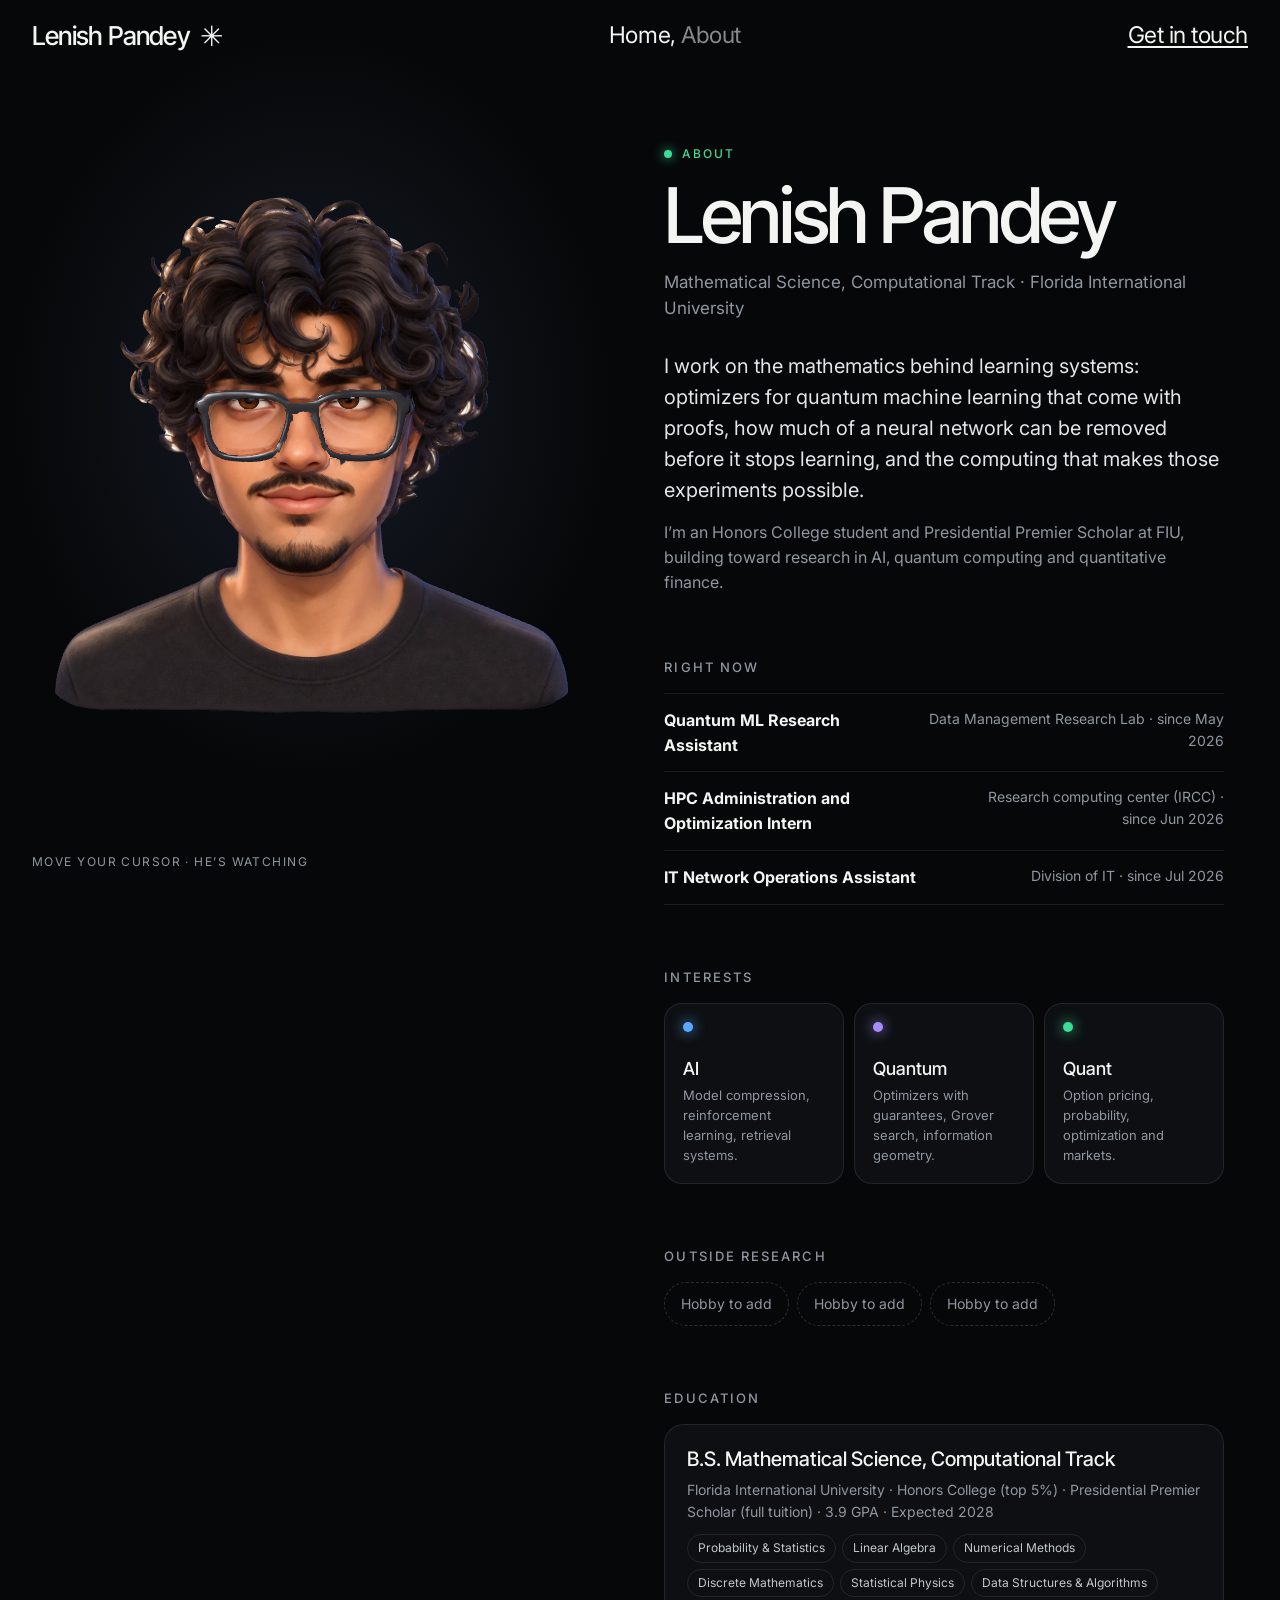
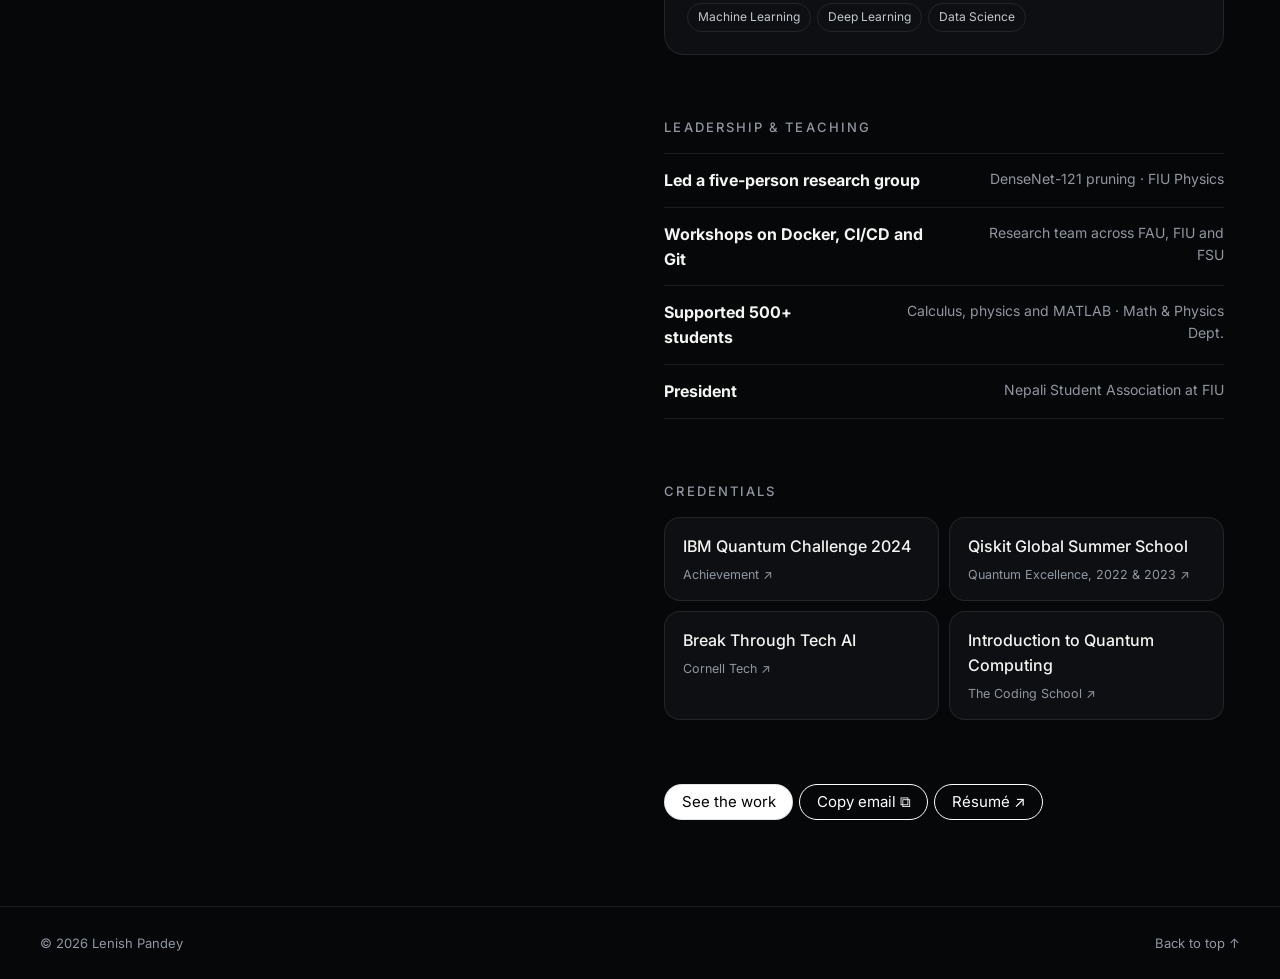
==== commit 31cc5476: "Turn the home page into a scroll-driven particle story One field of 16,000 particles fills the home " ====
--- a/about.html
+++ b/about.html
@@ -35,7 +35,7 @@
         <h2 id="now-title">Right now</h2>
         <div class="now-list">
           <div><b>Quantum ML Research Assistant</b><span>Data Management Research Lab · since May 2026</span></div>
-          <div><b>HPC Administrative Intern</b><span>Research computing center (IRCC) · since Jun 2026</span></div>
+          <div><b>HPC Administration and Optimization Intern</b><span>Research computing center (IRCC) · since Jun 2026</span></div>
           <div><b>IT Network Operations Assistant</b><span>Division of IT · since Jul 2026</span></div>
         </div>
       </section>
--- a/app.css
+++ b/app.css
@@ -93,17 +93,7 @@
 .menu a:last-child { text-decoration:underline; text-underline-offset:4px; }
 
 /* ---------------- Hero ---------------- */
-.hero {
-  position:relative;
-  height:100vh;
-  min-height:620px;
-  display:flex;
-  flex-direction:column;
-  justify-content:center;
-  padding:0 40px;
-  overflow:hidden;
-  background:radial-gradient(ellipse 60% 70% at 68% 45%, #151a24 0%, #0a0c10 45%, var(--bg) 75%);
-}
+
 .hero-figure { position:absolute; inset:0; z-index:0; }
 .hero-figure canvas { width:100%; height:100%; opacity:0; transition:opacity 1.2s var(--ease); }
 .hero-figure.ready canvas { opacity:1; }
@@ -116,31 +106,7 @@
   background:linear-gradient(transparent, var(--bg));
   pointer-events:none;
 }
-.hero-content { position:relative; z-index:1; max-width:36rem; }
-.intro-blur {
-  margin-bottom:24px;
-  font-size:clamp(18px,4vw,26px);
-  line-height:1.3;
-  filter:blur(4px);
-  user-select:none;
-  pointer-events:none;
-}
-.typed {
-  min-height:3.1em;
-  margin-bottom:24px;
-  font-size:clamp(18px,4vw,26px);
-  line-height:1.35;
-}
-.caret {
-  display:inline-block;
-  width:2px;
-  height:1.1em;
-  margin-left:2px;
-  vertical-align:middle;
-  background:#fff;
-  animation:blink 1s step-end infinite;
-}
-@keyframes blink { 0%,100% { opacity:1; } 50% { opacity:0; } }
+
 .pills {
   display:flex;
   flex-wrap:wrap;
@@ -171,72 +137,9 @@
 .pill.outline { background:transparent; color:#fff; border-color:#fff; gap:12px; }
 .pill.outline:hover { background:#fff; color:#000; }
 .pill.outline u { text-underline-offset:2px; }
-.hero-foot {
-  position:absolute;
-  left:40px;
-  right:40px;
-  bottom:26px;
-  z-index:1;
-  display:flex;
-  justify-content:space-between;
-  font-size:12px;
-  letter-spacing:.14em;
-  text-transform:uppercase;
-  color:var(--muted);
-}
-.hero-foot a { text-decoration:none; }
 
 /* ---------------- Fields ---------------- */
-.fields { position:relative; padding:40px 0 120px; }
-.field-tabs {
-  position:sticky;
-  top:62px;
-  z-index:5;
-  display:flex;
-  justify-content:center;
-  gap:6px;
-  padding:14px 16px;
-  background:linear-gradient(var(--bg) 70%, rgba(6,7,8,0));
-}
-.field-tabs [role="tab"] {
-  display:inline-flex;
-  align-items:center;
-  gap:10px;
-  padding:10px 20px;
-  border:1px solid var(--line);
-  border-radius:999px;
-  background:var(--panel);
-  color:var(--muted);
-  font-size:15px;
-  transition:color .2s, border-color .2s, background .2s;
-}
-.field-tabs [role="tab"] .dot { width:8px; height:8px; border-radius:50%; background:var(--c); opacity:.5; }
-.field-tabs [role="tab"][aria-selected="true"] { color:#fff; border-color:var(--c); background:color-mix(in srgb, var(--c) 14%, var(--panel)); }
-.field-tabs [role="tab"][aria-selected="true"] .dot { opacity:1; box-shadow:0 0 12px var(--c); }
-.panel { display:none; padding:0 40px; max-width:1320px; margin:0 auto; }
-.panel.active { display:block; animation:rise .6s var(--ease); }
-@keyframes rise { from { opacity:0; transform:translateY(18px); } to { opacity:1; transform:none; } }
-.panel[data-field="ai"] { --field:var(--ai); }
-.panel[data-field="quantum"] { --field:var(--quantum); }
-.panel[data-field="quant"] { --field:var(--quant); }
-
-.field-hero {
-  position:relative;
-  display:grid;
-  grid-template-columns:minmax(0,1fr) minmax(0,1.1fr);
-  align-items:center;
-  gap:40px;
-  min-height:440px;
-  margin:18px 0 40px;
-  padding:48px;
-  border:1px solid var(--line);
-  border-radius:28px;
-  overflow:hidden;
-  background:radial-gradient(ellipse at 75% 50%, color-mix(in srgb, var(--field) 16%, transparent), transparent 65%), var(--panel);
-}
-.field-hero .scene { position:absolute; inset:0 0 0 44%; }
-.field-hero .scene canvas { width:100%; height:100%; }
-.field-copy { position:relative; z-index:1; }
+
 .kicker {
   display:inline-flex;
   align-items:center;
@@ -248,98 +151,9 @@
   color:var(--field);
 }
 .kicker::before { content:''; width:8px; height:8px; border-radius:50%; background:var(--field); box-shadow:0 0 12px var(--field); }
-.field-copy h2 {
-  font:500 clamp(38px,4.4vw,60px)/1.02 var(--font-heading);
-  letter-spacing:-.035em;
-}
-.field-copy p { margin-top:18px; max-width:30rem; color:var(--muted); font-size:17px; }
-.field-stats { display:flex; gap:32px; margin-top:30px; }
-.field-stats b { display:block; font:500 30px/1 var(--font-heading); letter-spacing:-.03em; }
-.field-stats span { display:block; margin-top:6px; font-size:12px; color:var(--muted); max-width:10rem; }
-.glass-tags { position:absolute; inset:0 0 0 44%; pointer-events:none; }
-.glass-tags span {
-  position:absolute;
-  padding:8px 16px;
-  border:1px solid rgba(255,255,255,.14);
-  border-radius:999px;
-  background:rgba(255,255,255,.06);
-  backdrop-filter:blur(10px);
-  font-size:13px;
-  white-space:nowrap;
-  animation:float 7s ease-in-out infinite;
-}
-.glass-tags span:nth-child(2n) { animation-duration:9s; animation-delay:-2s; }
-.glass-tags span:nth-child(3n) { animation-duration:8s; animation-delay:-4s; }
-@keyframes float { 0%,100% { transform:translateY(0); } 50% { transform:translateY(-10px); } }
-
-.subnav {
-  display:flex;
-  gap:8px;
-  margin:0 0 20px;
-  padding-bottom:18px;
-  border-bottom:1px solid var(--line);
-}
-.subnav a {
-  padding:7px 14px;
-  border-radius:999px;
-  font-size:14px;
-  color:var(--muted);
-  text-decoration:none;
-  transition:background .2s, color .2s;
-}
-.subnav a:hover { color:#fff; background:var(--panel-2); }
-.block { padding:36px 0 20px; scroll-margin-top:90px; }
-.block-head { display:flex; align-items:baseline; justify-content:space-between; gap:20px; margin-bottom:22px; }
-.block-head h3 { font:500 30px/1.1 var(--font-heading); letter-spacing:-.025em; }
-.block-head p { color:var(--muted); font-size:14px; }
 
 /* Experience */
-.exp { border-top:1px solid var(--line); }
-.exp:last-child { border-bottom:1px solid var(--line); }
-.exp-toggle {
-  display:grid;
-  grid-template-columns:minmax(0,1fr) auto 32px;
-  align-items:center;
-  gap:20px;
-  width:100%;
-  padding:22px 4px;
-  border:0;
-  background:none;
-  text-align:left;
-}
-.exp-toggle b { display:block; font:500 21px/1.25 var(--font-heading); letter-spacing:-.015em; }
-.exp-toggle small { display:block; margin-top:4px; font-size:14px; color:var(--muted); }
-.exp-date { font-size:13px; color:var(--muted); white-space:nowrap; font-variant-numeric:tabular-nums; }
-.exp-icon {
-  position:relative;
-  width:32px;
-  height:32px;
-  border:1px solid var(--line-2);
-  border-radius:50%;
-  transition:transform .4s var(--ease), background .3s, border-color .3s;
-}
-.exp-icon::before,.exp-icon::after { content:''; position:absolute; left:50%; top:50%; width:12px; height:1.5px; background:#fff; transform:translate(-50%,-50%); }
-.exp-icon::after { transform:translate(-50%,-50%) rotate(90deg); transition:transform .4s var(--ease); }
-.exp-toggle[aria-expanded="true"] .exp-icon { background:var(--field); border-color:var(--field); }
-.exp-toggle[aria-expanded="true"] .exp-icon::after { transform:translate(-50%,-50%) rotate(0); }
-.exp-toggle[aria-expanded="true"] .exp-icon::before,.exp-toggle[aria-expanded="true"] .exp-icon::after { background:#000; }
-.exp-toggle:hover b { color:var(--field); }
-.exp-body { display:grid; grid-template-rows:0fr; transition:grid-template-rows .5s var(--ease); }
-.exp-body > div { overflow:hidden; }
-.exp.open .exp-body { grid-template-rows:1fr; }
-.exp-inner {
-  display:grid;
-  grid-template-columns:minmax(0,1.3fr) minmax(0,1fr);
-  gap:32px;
-  padding:4px 4px 30px;
-  opacity:0;
-  transform:translateY(-8px);
-  transition:opacity .4s .1s, transform .5s var(--ease);
-}
-.exp.open .exp-inner { opacity:1; transform:none; }
-.exp-inner ul { margin:0; padding:0; list-style:none; }
-.exp-inner li { position:relative; padding:0 0 12px 22px; color:#cfd3d8; }
-.exp-inner li::before { content:''; position:absolute; left:2px; top:.65em; width:8px; height:1.5px; background:var(--field); }
+
 .metrics { display:grid; grid-template-columns:repeat(2,minmax(0,1fr)); gap:10px; align-content:start; }
 .metric { padding:16px; border:1px solid var(--line); border-radius:14px; background:var(--panel); }
 .metric b { display:block; font:500 26px/1 var(--font-heading); letter-spacing:-.02em; color:var(--field); }
@@ -349,28 +163,7 @@
 .pending { display:inline-block; margin-left:8px; padding:2px 8px; border-radius:999px; border:1px dashed var(--line-2); font-size:11px; color:var(--muted); vertical-align:middle; }
 
 /* Projects */
-.project-grid { display:grid; grid-template-columns:repeat(2,minmax(0,1fr)); gap:18px; }
-.project {
-  display:flex;
-  flex-direction:column;
-  border:1px solid var(--line);
-  border-radius:22px;
-  overflow:hidden;
-  background:var(--panel);
-  transition:border-color .3s, transform .4s var(--ease);
-}
-.project:hover { border-color:color-mix(in srgb, var(--field) 50%, var(--line)); transform:translateY(-3px); }
-.media { position:relative; aspect-ratio:16/10; overflow:hidden; background:var(--panel-2); }
-.media img,.media video { width:100%; height:100%; object-fit:cover; object-position:top center; transition:opacity .4s, transform .8s var(--ease); }
-.project:hover .media img { transform:scale(1.02); }
-.media .shot { position:absolute; inset:0; }
-.media-tabs { position:absolute; left:12px; top:12px; z-index:2; display:flex; gap:4px; padding:4px; border-radius:999px; background:rgba(0,0,0,.55); backdrop-filter:blur(8px); }
-.media-tabs button { padding:5px 12px; border:0; border-radius:999px; background:none; color:#cfd3d8; font-size:12px; }
-.media-tabs button[aria-pressed="true"] { background:#fff; color:#000; }
-.media-caption { position:absolute; right:12px; bottom:12px; z-index:2; padding:4px 10px; border-radius:999px; background:rgba(0,0,0,.6); font-size:11px; color:#cfd3d8; }
-.project-body { display:flex; flex-direction:column; gap:10px; flex:1; padding:22px 22px 20px; }
-.project-body h4 { font:500 22px/1.2 var(--font-heading); letter-spacing:-.02em; }
-.project-body p { color:var(--muted); font-size:14.5px; }
+
 .links { display:flex; flex-wrap:wrap; gap:8px; margin-top:auto; padding-top:10px; }
 .link-pill {
   display:inline-flex;
@@ -389,37 +182,14 @@
 .link-pill.primary:hover { background:var(--field); border-color:var(--field); }
 
 /* Research */
-.paper {
-  display:grid;
-  grid-template-columns:minmax(0,1.15fr) minmax(0,1fr);
-  gap:0;
-  margin-bottom:18px;
-  border:1px solid var(--line);
-  border-radius:24px;
-  overflow:hidden;
-  background:var(--panel);
-}
-.paper-figure { position:relative; min-height:320px; padding:22px; background:var(--panel-2); border-right:1px solid var(--line); }
-.paper-figure .dialog-viz { margin:0; border-radius:14px; }
-.fig-grid { display:grid; grid-template-columns:1.3fr 1fr; gap:10px; }
-.fig-grid img { width:100%; border-radius:12px; background:#fff; }
-.fig-grid .stack { display:grid; gap:10px; }
-.paper-figure figcaption { margin-top:12px; font-size:12px; color:var(--muted); }
-.paper-body { display:flex; flex-direction:column; gap:14px; padding:30px; }
+
 .status { align-self:flex-start; padding:4px 12px; border-radius:999px; font-size:12px; border:1px solid color-mix(in srgb, var(--field) 55%, transparent); color:var(--field); }
-.paper-body h4 { font:500 26px/1.15 var(--font-heading); letter-spacing:-.02em; }
-.venue { font-size:13px; color:var(--muted); }
-.paper-body p { color:#c5cad0; font-size:15px; }
 
 .cert-row { display:grid; grid-template-columns:repeat(auto-fill,minmax(220px,1fr)); gap:10px; }
 .cert { display:flex; flex-direction:column; gap:6px; padding:16px 18px; border:1px solid var(--line); border-radius:16px; background:var(--panel); text-decoration:none; transition:border-color .2s; }
 a.cert:hover { border-color:var(--field); }
 .cert b { font-weight:500; }
 .cert span { font-size:12.5px; color:var(--muted); }
-
-.toolkit { display:grid; grid-template-columns:repeat(3,minmax(0,1fr)); gap:12px; }
-.toolkit > div { padding:22px; border:1px solid var(--line); border-radius:18px; background:var(--panel); }
-.toolkit h4 { font:500 17px var(--font-heading); margin-bottom:12px; }
 
 /* ---------------- Contact ---------------- */
 .contact {
@@ -511,12 +281,7 @@
 
 /* ---------------- Responsive ---------------- */
 @media (max-width:980px) {
-  .field-hero { grid-template-columns:minmax(0,1fr); padding:36px 28px 260px; }
-  .field-hero .scene,.glass-tags { inset:auto 0 0 0; height:260px; }
-  .project-grid { grid-template-columns:minmax(0,1fr); }
-  .paper { grid-template-columns:minmax(0,1fr); }
-  .paper-figure { border-right:0; border-bottom:1px solid var(--line); }
-  .toolkit,.interest-grid { grid-template-columns:minmax(0,1fr); }
+  .interest-grid { grid-template-columns:minmax(0,1fr); }
   .about-grid { grid-template-columns:minmax(0,1fr); }
   .about-figure { position:relative; height:70vh; }
   .about-copy { padding:40px 24px 80px; }
@@ -527,17 +292,7 @@
   .logo span { font-size:25px; }
   .nav-links,.nav-cta { display:none; }
   .burger { display:flex; }
-  .hero { justify-content:flex-end; padding:0 20px 56px; }
-  .hero-foot { display:none; }
   .pill { font-size:13px; padding:.35em 1em; }
-  .fields { padding-top:20px; }
-  .field-tabs { justify-content:flex-start; overflow-x:auto; }
-  .panel { padding:0 16px; }
-  .exp-toggle { grid-template-columns:minmax(0,1fr) 32px; }
-  .exp-date { grid-column:1; grid-row:2; }
-  .exp-icon { grid-row:1 / span 2; grid-column:2; }
-  .exp-inner { grid-template-columns:minmax(0,1fr); }
-  .field-stats { gap:20px; flex-wrap:wrap; }
   .contact { padding:100px 20px 70px; }
   .footer { flex-direction:column; padding:22px 20px; }
   dialog { padding:40px 18px 22px; }
@@ -619,8 +374,6 @@
 @media (prefers-reduced-motion:reduce) { .q-line { stroke-dashoffset:0; } .q-dot { opacity:1; } }
 
 .nav.solid { background:rgba(6,7,8,.86); backdrop-filter:blur(10px); border-bottom:1px solid var(--line); }
-.field-copy { max-width:34rem; }
-@media (max-width:767px) { .field-tabs { top:56px; } }
 
 .touch-only { display:none; }
 @media (hover:none) { .touch-only { display:inline; } .hover-only { display:none; } }
@@ -636,6 +389,4 @@
   transition:opacity .8s var(--ease);
 }
 .hero-figure.ready .figure-fallback { opacity:0; }
-@media (max-width:767px) {
-  .hero .figure-fallback { --fx:50% !important; --fy:22% !important; --fh:55% !important; }
-}
+
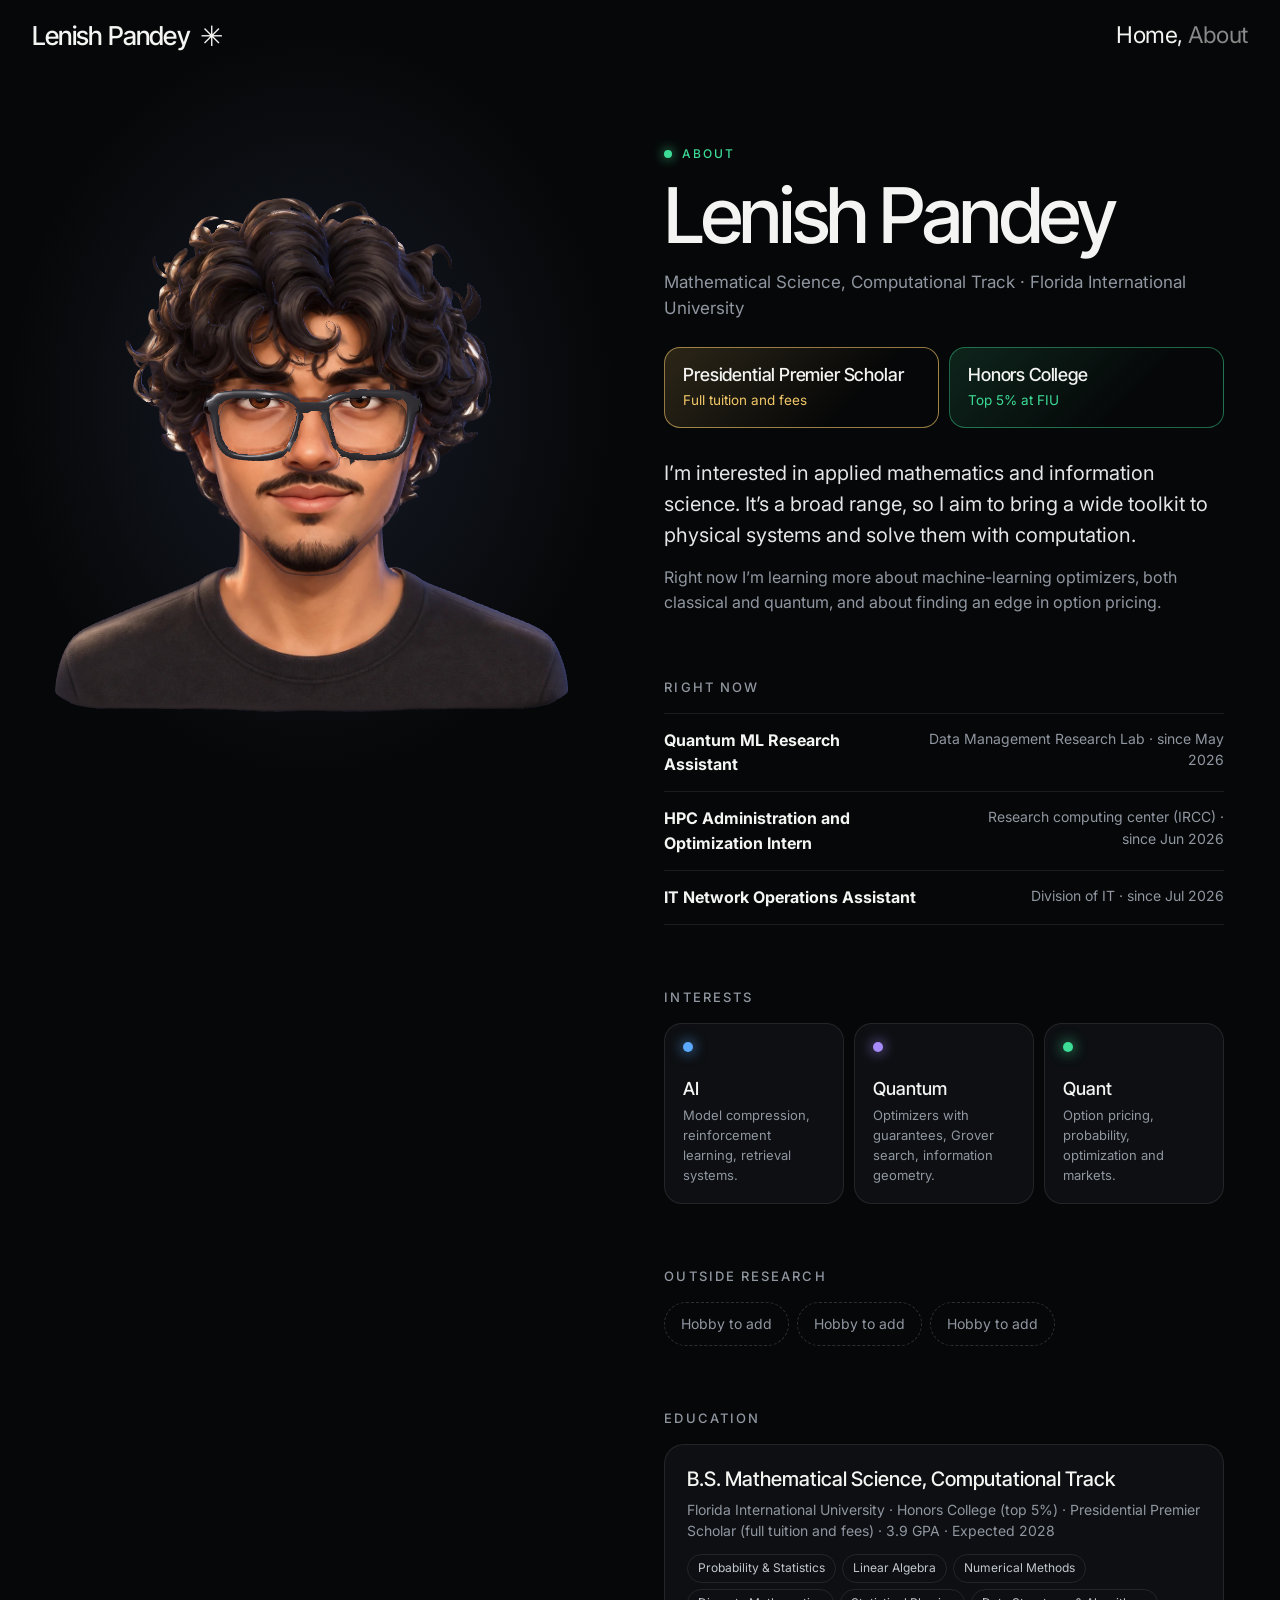
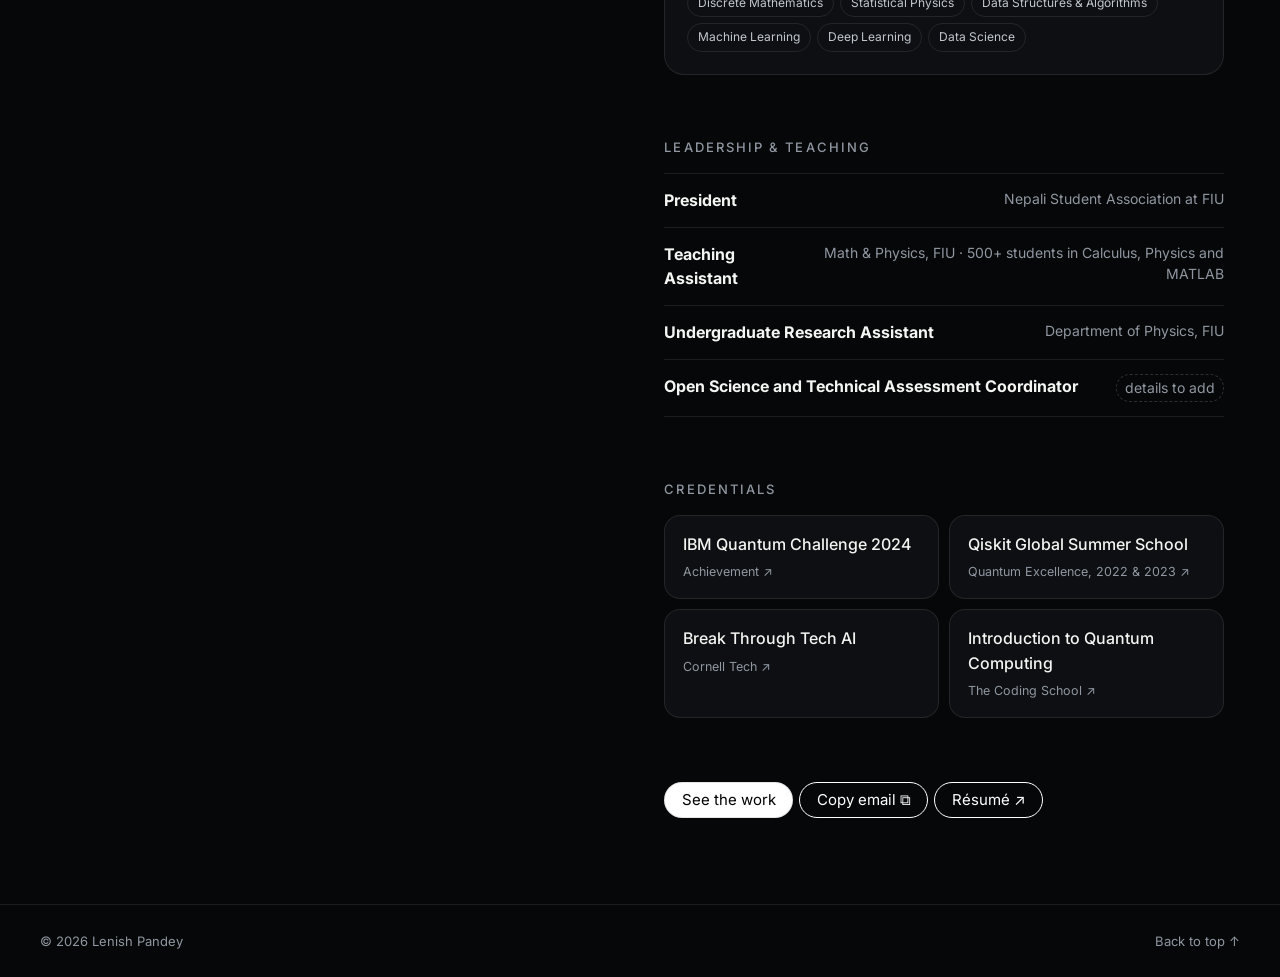
==== commit 1d5b9c5f: "Expand portfolio experience cards and research visualizations" ====
--- a/about.html
+++ b/about.html
@@ -5,31 +5,33 @@
   <meta name="description" content="About Lenish Pandey — Mathematical Science student at Florida International University working across AI, quantum computing, and quantitative research.">
   <title>About — Lenish Pandey</title>
   <link rel="icon" href="assets/favicon.svg" type="image/svg+xml">
-  <link rel="stylesheet" href="app.css?v=20260924">
-  <script src="app.js?v=20260924" defer></script><script src="figure.js?v=20260924" type="module"></script>
+  <link rel="stylesheet" href="app.css?v=20260926">
+  <script src="app.js?v=20260926" defer></script><script src="figure.js?v=20260924" type="module"></script>
 </head>
 <body>
   <a class="skip-link" href="#about-copy">Skip to content</a>
   <header class="nav" id="nav">
     <a class="logo" href="index.html" aria-label="Lenish Pandey, home">Lenish Pandey<span aria-hidden="true">✳︎</span></a>
     <nav class="nav-links" aria-label="Main"><a href="index.html">Home</a>, <a href="about.html" aria-current="page">About</a></nav>
-    <a class="nav-cta" href="index.html#contact">Get in touch</a>
     <button class="burger" aria-label="Open menu" aria-expanded="false" aria-controls="menu"><i></i><i></i><i></i></button>
   </header>
-  <div class="menu" id="menu"><a href="index.html">Home</a><a href="about.html">About</a><a href="index.html#contact">Get in touch</a></div>
+  <div class="menu" id="menu"><a href="index.html">Home</a><a href="about.html">About</a></div>
 
   <main class="about-grid">
     <div class="about-figure">
       <div class="hero-figure" data-figure data-anchor-x=".5" data-anchor-y=".5" data-zoom=".92" data-mobile-zoom=".85" role="img" aria-label="3D figure of Lenish that turns toward your cursor"><div class="figure-fallback" style="--fx:50%;--fy:50%;--fh:76%" aria-hidden="true"></div></div>
-      <p class="figure-note"><span class="hover-only">Move your cursor · he’s watching</span><span class="touch-only">Tap anywhere · he’s watching</span></p>
     </div>
 
     <div class="about-copy" id="about-copy">
       <p class="kicker" style="--field:var(--quant)">About</p>
       <h1>Lenish Pandey</h1>
       <p class="role-line">Mathematical Science, Computational Track · Florida International University</p>
-      <p class="lead">I work on the mathematics behind learning systems: optimizers for quantum machine learning that come with proofs, how much of a neural network can be removed before it stops learning, and the computing that makes those experiments possible.</p>
-      <p>I’m an Honors College student and Presidential Premier Scholar at FIU, building toward research in AI, quantum computing and quantitative finance.</p>
+      <div class="honors">
+        <div><b>Presidential Premier Scholar</b><span>Full tuition and fees</span></div>
+        <div><b>Honors College</b><span>Top 5% at FIU</span></div>
+      </div>
+      <p class="lead">I’m interested in applied mathematics and information science. It’s a broad range, so I aim to bring a wide toolkit to physical systems and solve them with computation.</p>
+      <p>Right now I’m learning more about machine-learning optimizers, both classical and quantum, and about finding an edge in option pricing.</p>
 
       <section class="about-section" aria-labelledby="now-title">
         <h2 id="now-title">Right now</h2>
@@ -43,7 +45,7 @@
       <section class="about-section" aria-labelledby="interests-title">
         <h2 id="interests-title">Interests</h2>
         <div class="interest-grid">
-          <a class="interest" href="index.html#ai" style="--c:var(--ai)"><i></i><b>AI</b><span>Model compression, reinforcement learning, retrieval systems.</span></a>
+          <a class="interest" href="index.html#neural" style="--c:var(--ai)"><i></i><b>AI</b><span>Model compression, reinforcement learning, retrieval systems.</span></a>
           <a class="interest" href="index.html#quantum" style="--c:var(--quantum)"><i></i><b>Quantum</b><span>Optimizers with guarantees, Grover search, information geometry.</span></a>
           <a class="interest" href="index.html#quant" style="--c:var(--quant)"><i></i><b>Quant</b><span>Option pricing, probability, optimization and markets.</span></a>
         </div>
@@ -57,17 +59,17 @@
 
       <section class="about-section" aria-labelledby="edu-title">
         <h2 id="edu-title">Education</h2>
-        <div class="edu"><b>B.S. Mathematical Science, Computational Track</b><p>Florida International University · Honors College (top 5%) · Presidential Premier Scholar (full tuition) · 3.9 GPA · Expected 2028</p>
+        <div class="edu"><b>B.S. Mathematical Science, Computational Track</b><p>Florida International University · Honors College (top 5%) · Presidential Premier Scholar (full tuition and fees) · 3.9 GPA · Expected 2028</p>
           <div class="chips"><span>Probability &amp; Statistics</span><span>Linear Algebra</span><span>Numerical Methods</span><span>Discrete Mathematics</span><span>Statistical Physics</span><span>Data Structures &amp; Algorithms</span><span>Machine Learning</span><span>Deep Learning</span><span>Data Science</span></div></div>
       </section>
 
       <section class="about-section" aria-labelledby="lead-title">
         <h2 id="lead-title">Leadership &amp; teaching</h2>
         <div class="now-list">
-          <div><b>Led a five-person research group</b><span>DenseNet-121 pruning · FIU Physics</span></div>
-          <div><b>Workshops on Docker, CI/CD and Git</b><span>Research team across FAU, FIU and FSU</span></div>
-          <div><b>Supported 500+ students</b><span>Calculus, physics and MATLAB · Math &amp; Physics Dept.</span></div>
           <div><b>President</b><span>Nepali Student Association at FIU</span></div>
+          <div><b>Teaching Assistant</b><span>Math &amp; Physics, FIU · 500+ students in Calculus, Physics and MATLAB</span></div>
+          <div><b>Undergraduate Research Assistant</b><span>Department of Physics, FIU</span></div>
+          <div><b>Open Science and Technical Assessment Coordinator</b><span><span class="pending">details to add</span></span></div>
         </div>
       </section>
 
@@ -83,7 +85,7 @@
 
       <section class="about-section">
         <div class="pills shown" style="margin-left:-.2em">
-          <a class="pill" href="index.html#fields">See the work</a>
+          <a class="pill" href="index.html#neural">See the work</a>
           <button class="pill outline" data-copy="lenishpandeynepal@gmail.com">Copy email ⧉</button>
           <a class="pill outline" href="resume.html" target="_blank" rel="noopener">Résumé ↗</a>
         </div>
--- a/app.css
+++ b/app.css
@@ -261,6 +261,15 @@
 .role-line { margin-top:14px; color:var(--muted); font-size:17px; }
 .about-copy .lead { margin-top:30px; font-size:20px; line-height:1.55; color:#e3e5e8; }
 .about-copy .lead + p { margin-top:14px; color:var(--muted); }
+/* the two scholarships, highlighted */
+.honors { display:grid; grid-template-columns:repeat(2,minmax(0,1fr)); gap:10px; margin-top:26px; }
+.honors div { position:relative; padding:16px 18px; overflow:hidden; border:1px solid color-mix(in srgb, var(--quant) 45%, transparent); border-radius:16px; background:linear-gradient(135deg, color-mix(in srgb, var(--quant) 14%, transparent), transparent 70%); }
+.honors div:first-child { border-color:color-mix(in srgb, #f3c969 60%, transparent); background:linear-gradient(135deg, rgba(243,201,105,.16), transparent 70%); }
+.honors b { display:block; font:500 18px/1.2 var(--font-heading); letter-spacing:-.01em; }
+.honors span { display:block; margin-top:4px; color:var(--muted); font-size:13.5px; }
+.honors div:first-child span { color:#f3c969; }
+.honors div:last-child span { color:var(--quant); }
+@media (max-width:520px) { .honors { grid-template-columns:minmax(0,1fr); } }
 .about-section { margin-top:64px; }
 .about-section > h2 { margin-bottom:18px; font:500 13px var(--font-body); letter-spacing:.16em; text-transform:uppercase; color:var(--muted); }
 .interest-grid { display:grid; grid-template-columns:repeat(3,minmax(0,1fr)); gap:10px; }
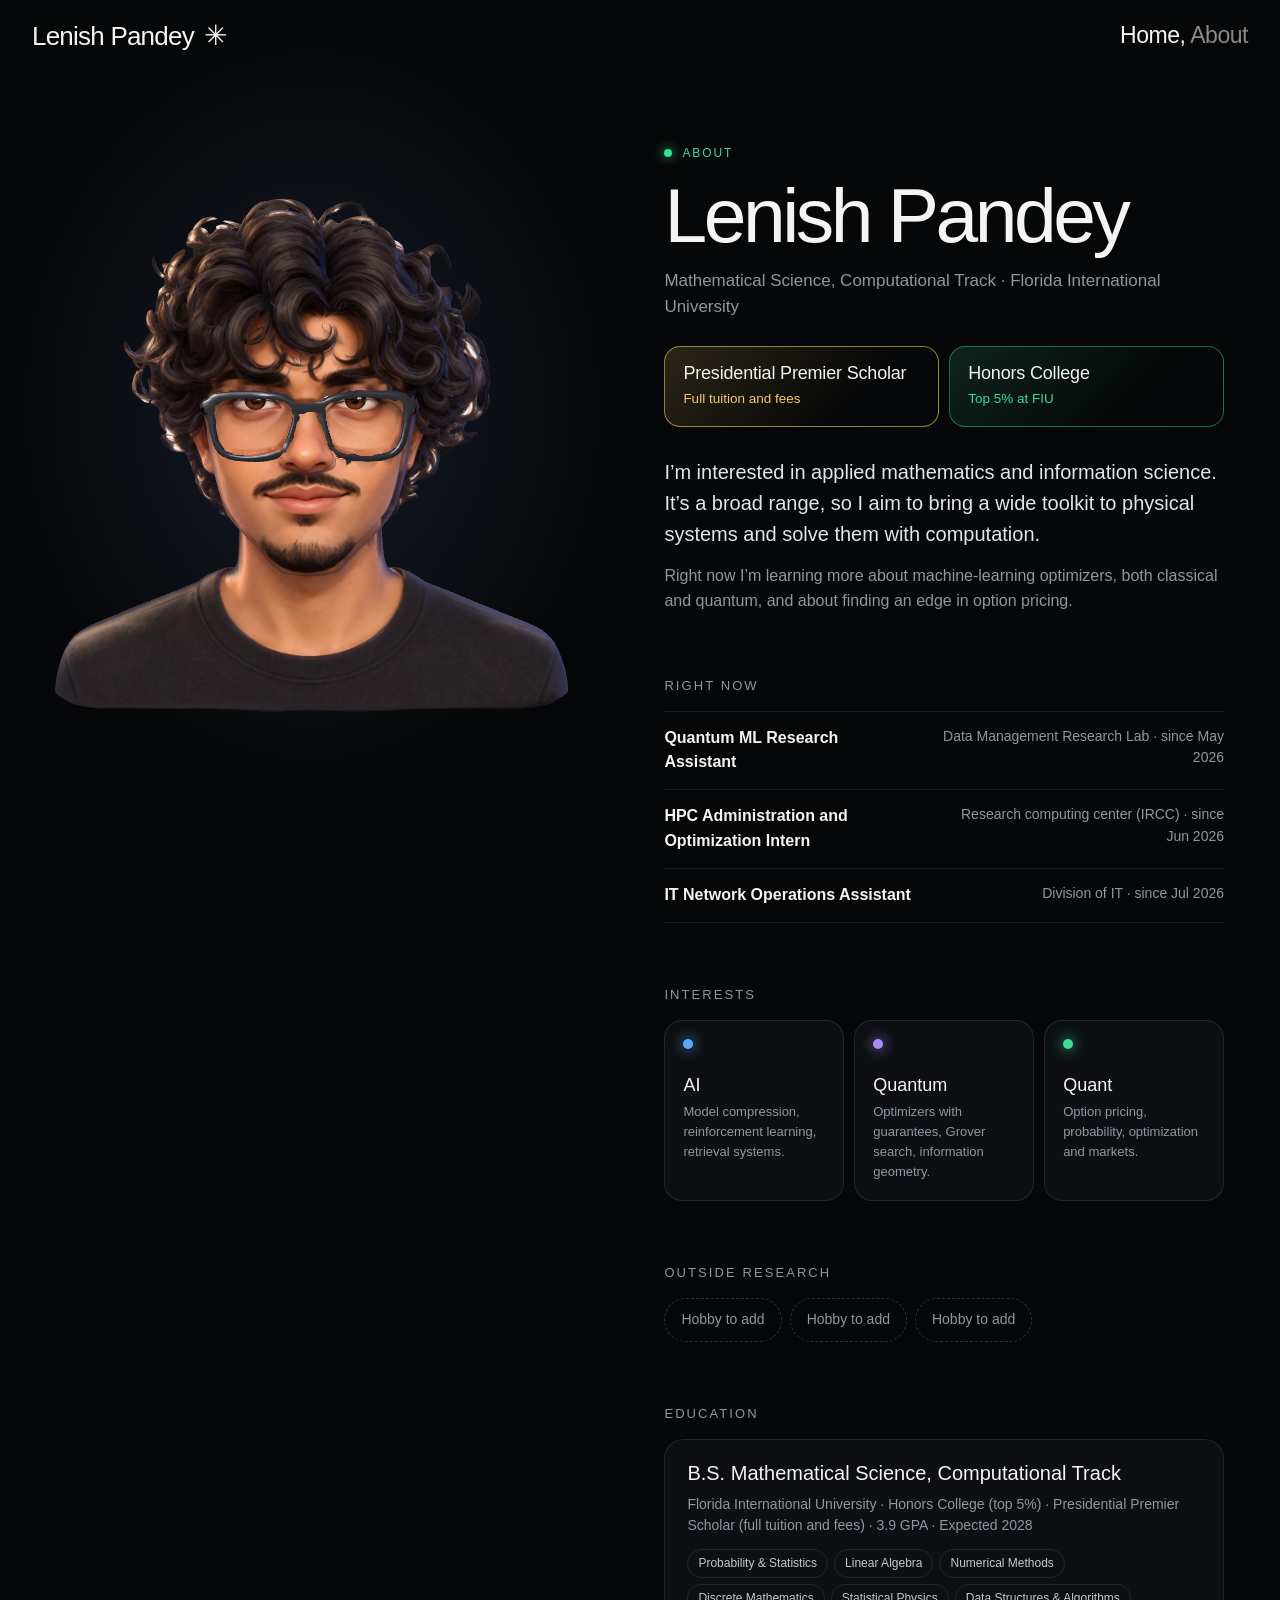
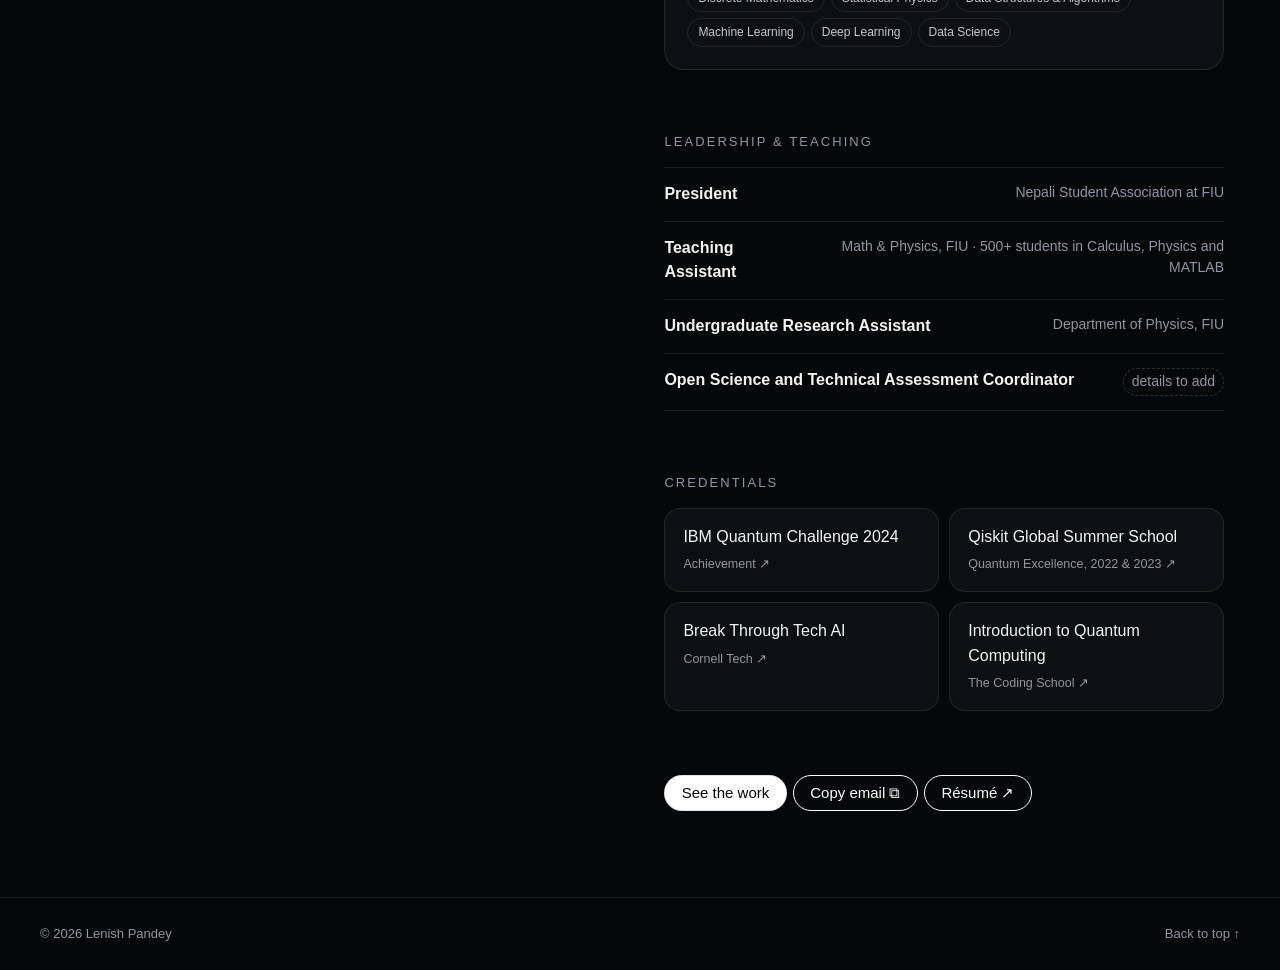
==== commit 1ab1a1be: "Replace portfolio cards with open typography and floating HPC role" ====
--- a/about.html
+++ b/about.html
@@ -5,8 +5,8 @@
   <meta name="description" content="About Lenish Pandey — Mathematical Science student at Florida International University working across AI, quantum computing, and quantitative research.">
   <title>About — Lenish Pandey</title>
   <link rel="icon" href="assets/favicon.svg" type="image/svg+xml">
-  <link rel="stylesheet" href="app.css?v=20260926">
-  <script src="app.js?v=20260926" defer></script><script src="figure.js?v=20260924" type="module"></script>
+  <link rel="stylesheet" href="app.css?v=20260924b">
+  <script src="app.js?v=20260924b" defer></script><script src="figure.js?v=20260924" type="module"></script>
 </head>
 <body>
   <a class="skip-link" href="#about-copy">Skip to content</a>
--- a/app.css
+++ b/app.css
@@ -1,5 +1,3 @@
-@import url('https://fonts.googleapis.com/css2?family=Inter+Tight:wght@400;500;600&family=Inter:wght@400;500;600&display=swap');
-
 :root {
   --bg:#060708;
   --panel:#0d0f12;
@@ -13,8 +11,8 @@
   --quantum:#a78bfa;
   --quant:#3ddc97;
   --field:var(--ai);
-  --font-heading:'Inter Tight','Helvetica Neue',Arial,sans-serif;
-  --font-body:'Inter','Helvetica Neue',Arial,sans-serif;
+  --font-heading:Helvetica,'Helvetica Neue',Arial,sans-serif;
+  --font-body:Helvetica,'Helvetica Neue',Arial,sans-serif;
   --mono:ui-monospace,SFMono-Regular,Consolas,monospace;
   --ease:cubic-bezier(.2,.7,.2,1);
   color-scheme:dark;
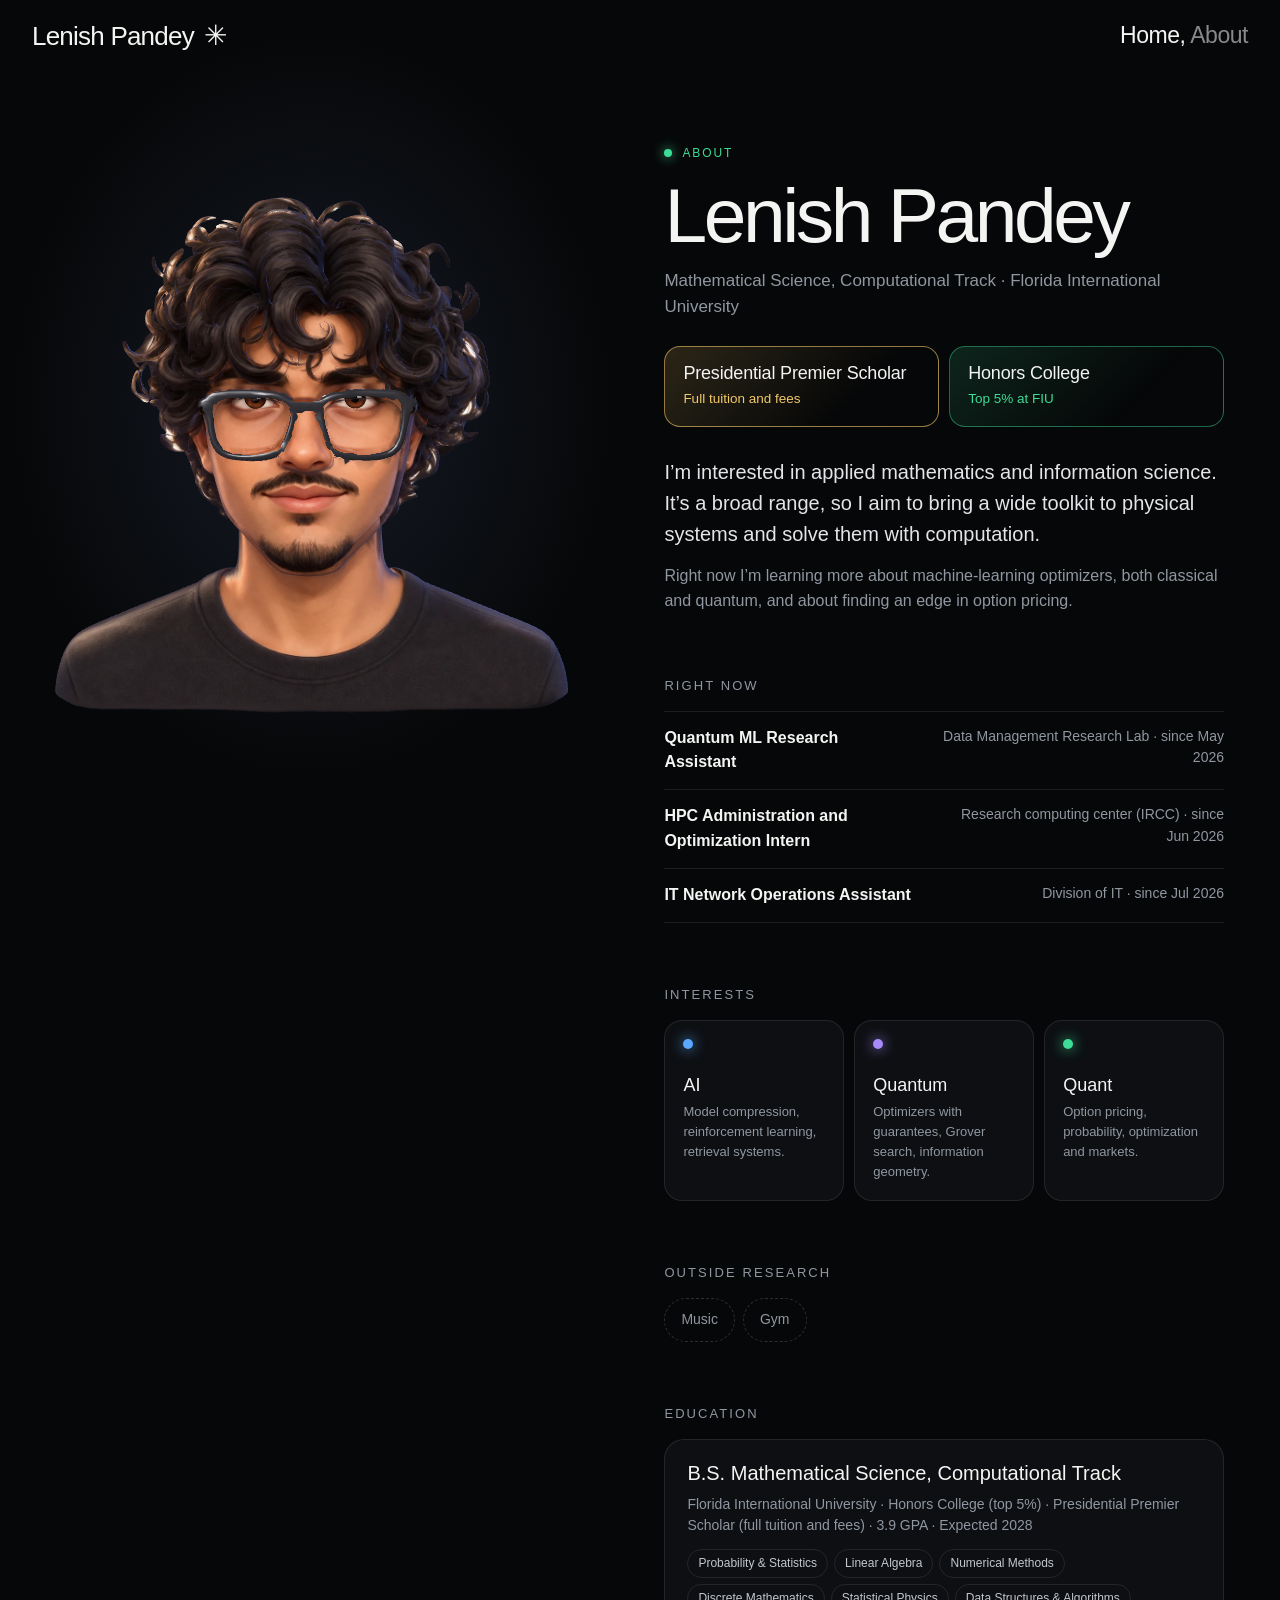
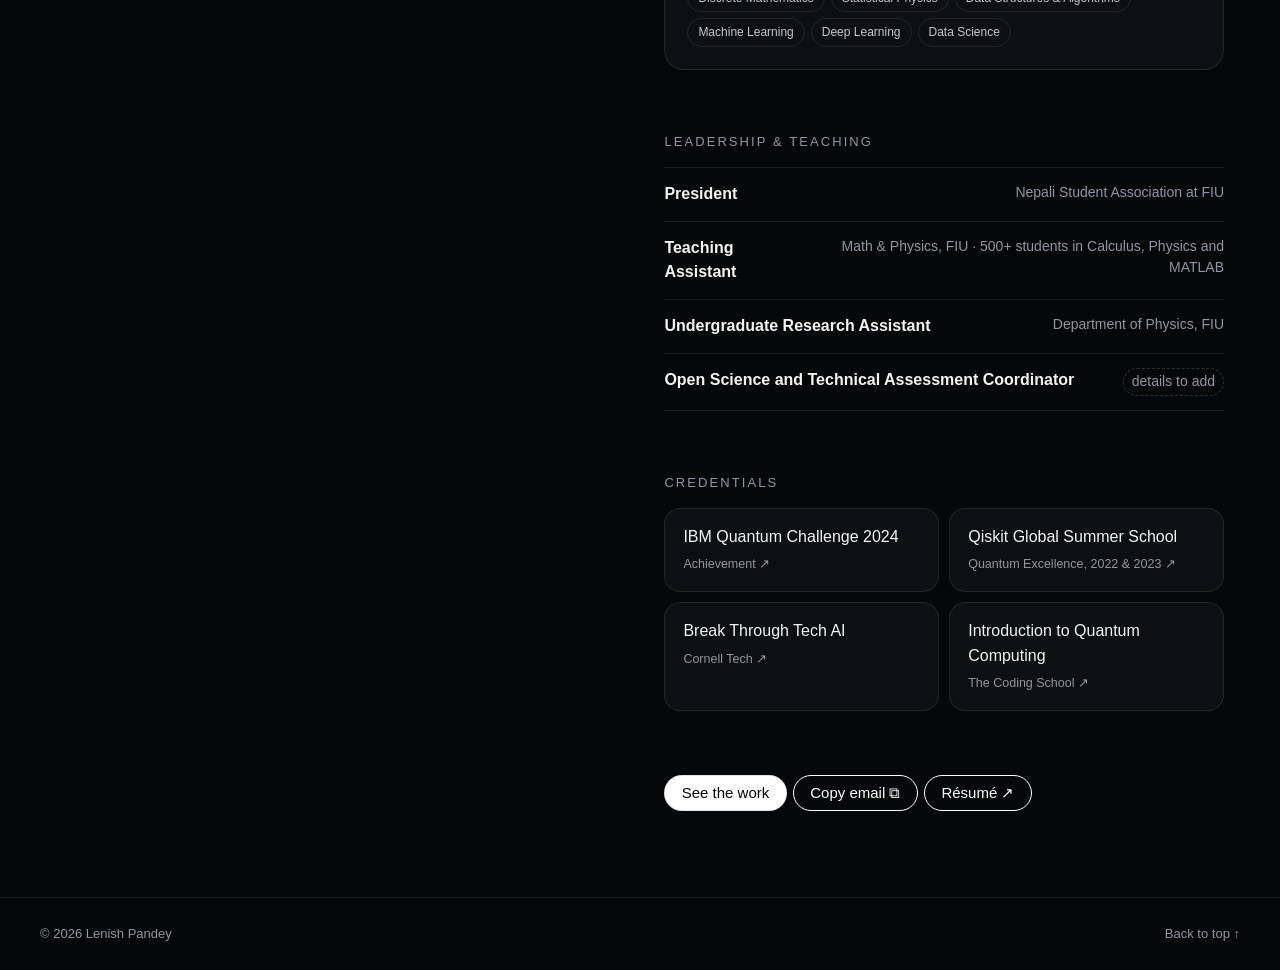
==== commit 2697647c: "Restore natural project scrolling with masked heading reveals" ====
--- a/about.html
+++ b/about.html
@@ -53,8 +53,7 @@
 
       <section class="about-section" aria-labelledby="hobbies-title">
         <h2 id="hobbies-title">Outside research</h2>
-        <!-- Replace these placeholders with real hobbies. -->
-        <div class="hobbies"><span>Hobby to add</span><span>Hobby to add</span><span>Hobby to add</span></div>
+        <div class="hobbies"><span>Music</span><span>Gym</span></div>
       </section>
 
       <section class="about-section" aria-labelledby="edu-title">
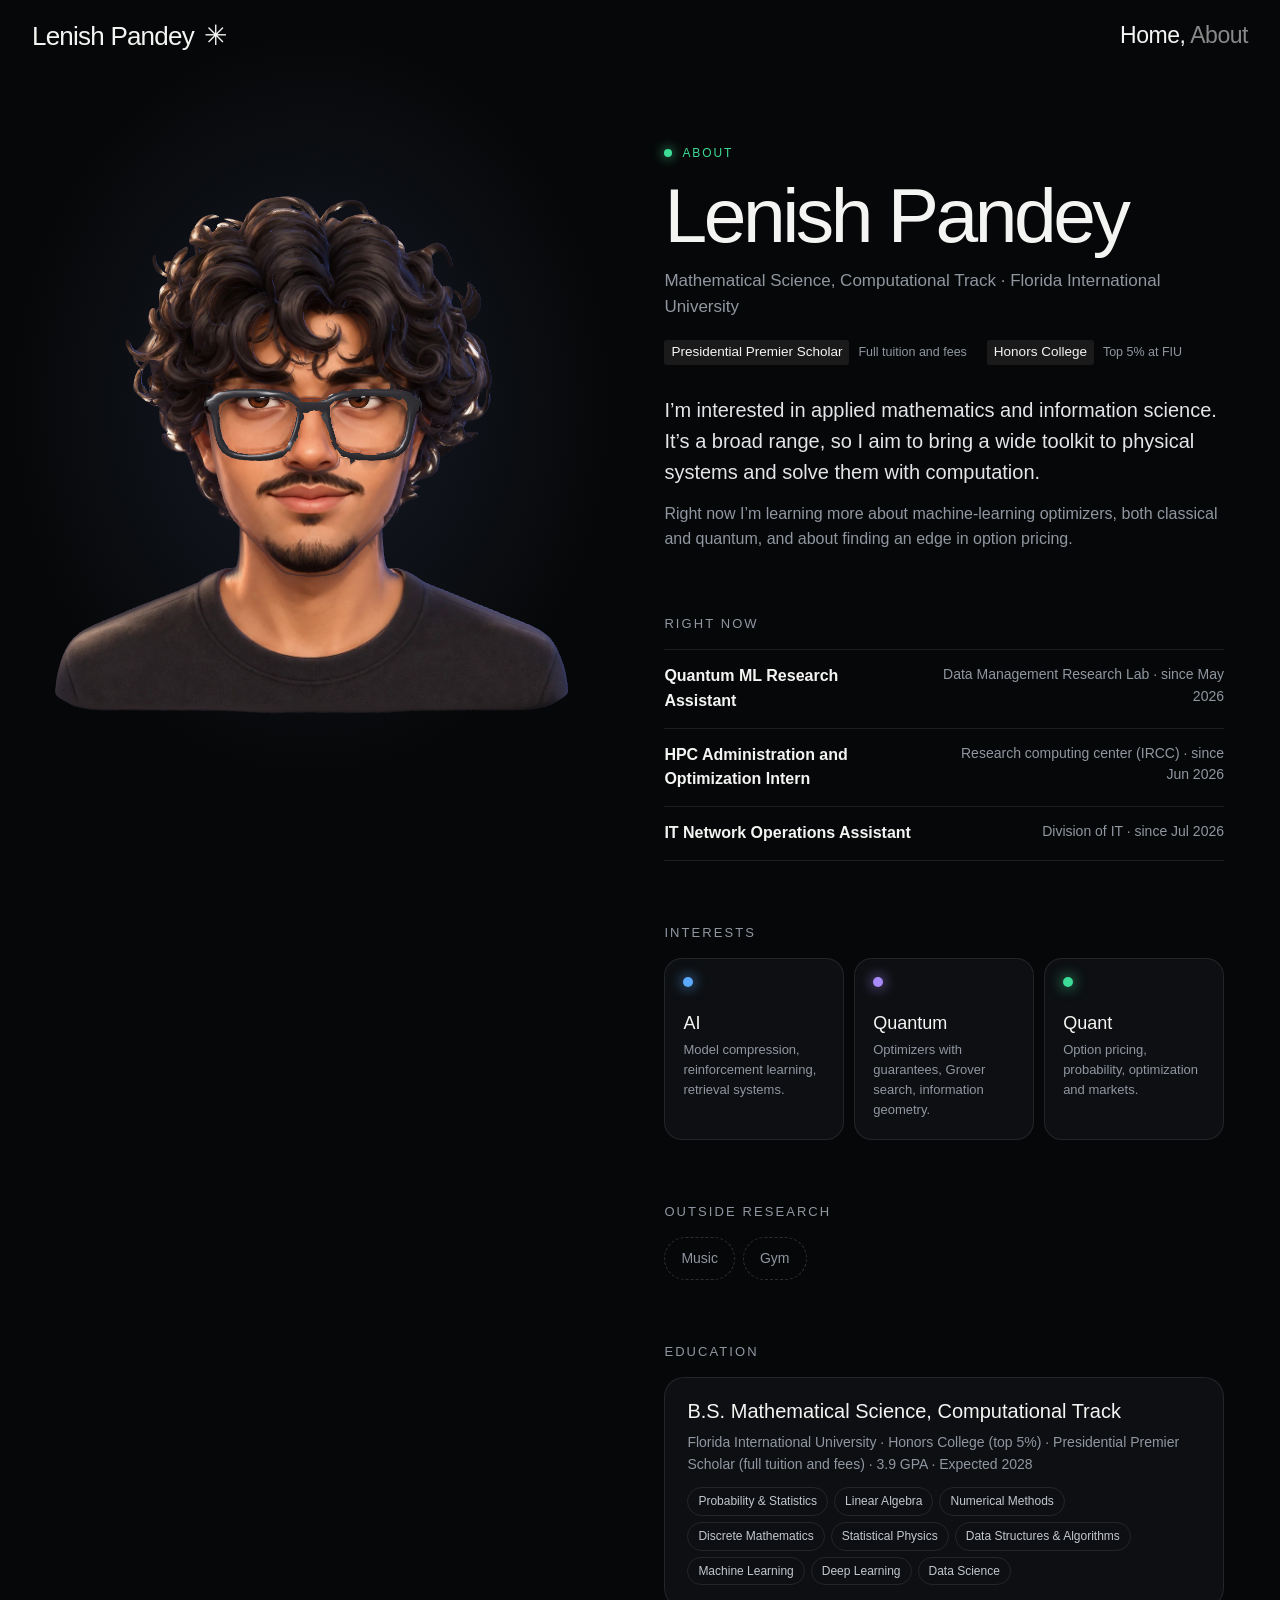
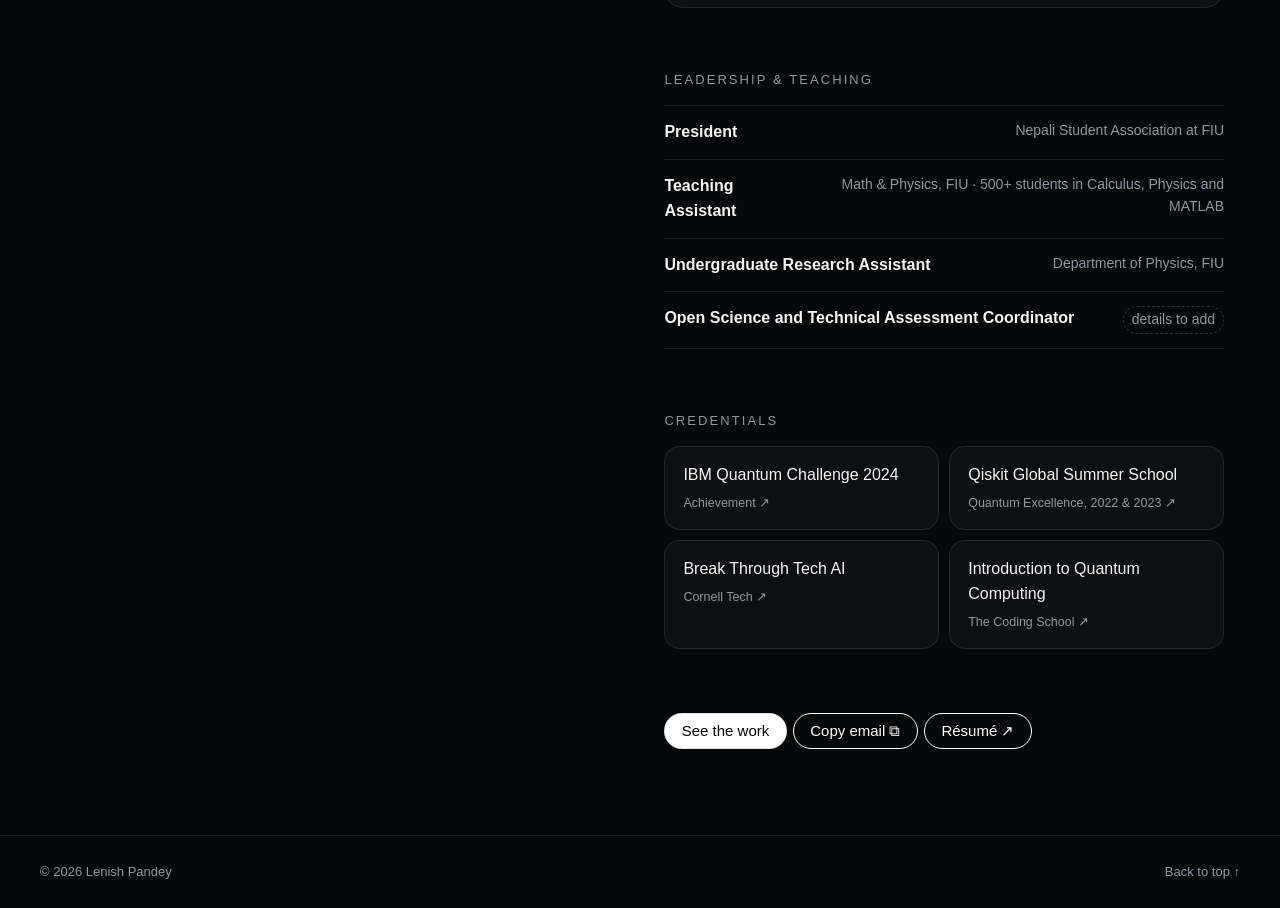
==== commit e53ecbe4: "Refine line reveals, animate About arrow, and simplify honors" ====
--- a/about.html
+++ b/about.html
@@ -5,8 +5,8 @@
   <meta name="description" content="About Lenish Pandey — Mathematical Science student at Florida International University working across AI, quantum computing, and quantitative research.">
   <title>About — Lenish Pandey</title>
   <link rel="icon" href="assets/favicon.svg" type="image/svg+xml">
-  <link rel="stylesheet" href="app.css?v=20260924b">
-  <script src="app.js?v=20260924b" defer></script><script src="figure.js?v=20260924" type="module"></script>
+  <link rel="stylesheet" href="app.css?v=20260924e">
+  <script src="app.js?v=20260924e" defer></script><script src="figure.js?v=20260924" type="module"></script>
 </head>
 <body>
   <a class="skip-link" href="#about-copy">Skip to content</a>
--- a/app.css
+++ b/app.css
@@ -259,15 +259,11 @@
 .role-line { margin-top:14px; color:var(--muted); font-size:17px; }
 .about-copy .lead { margin-top:30px; font-size:20px; line-height:1.55; color:#e3e5e8; }
 .about-copy .lead + p { margin-top:14px; color:var(--muted); }
-/* the two scholarships, highlighted */
-.honors { display:grid; grid-template-columns:repeat(2,minmax(0,1fr)); gap:10px; margin-top:26px; }
-.honors div { position:relative; padding:16px 18px; overflow:hidden; border:1px solid color-mix(in srgb, var(--quant) 45%, transparent); border-radius:16px; background:linear-gradient(135deg, color-mix(in srgb, var(--quant) 14%, transparent), transparent 70%); }
-.honors div:first-child { border-color:color-mix(in srgb, #f3c969 60%, transparent); background:linear-gradient(135deg, rgba(243,201,105,.16), transparent 70%); }
-.honors b { display:block; font:500 18px/1.2 var(--font-heading); letter-spacing:-.01em; }
-.honors span { display:block; margin-top:4px; color:var(--muted); font-size:13.5px; }
-.honors div:first-child span { color:#f3c969; }
-.honors div:last-child span { color:var(--quant); }
-@media (max-width:520px) { .honors { grid-template-columns:minmax(0,1fr); } }
+/* Compact, neutral academic highlights. */
+.honors { display:flex; flex-wrap:wrap; gap:10px 20px; margin-top:20px; }
+.honors div { display:flex; flex-wrap:wrap; align-items:center; gap:5px 9px; }
+.honors b { padding:3px 7px; border-radius:3px; background:rgba(255,255,255,.08); color:var(--text); font:500 13.5px/1.4 var(--font-heading); }
+.honors span { color:var(--muted); font-size:12.5px; }
 .about-section { margin-top:64px; }
 .about-section > h2 { margin-bottom:18px; font:500 13px var(--font-body); letter-spacing:.16em; text-transform:uppercase; color:var(--muted); }
 .interest-grid { display:grid; grid-template-columns:repeat(3,minmax(0,1fr)); gap:10px; }
